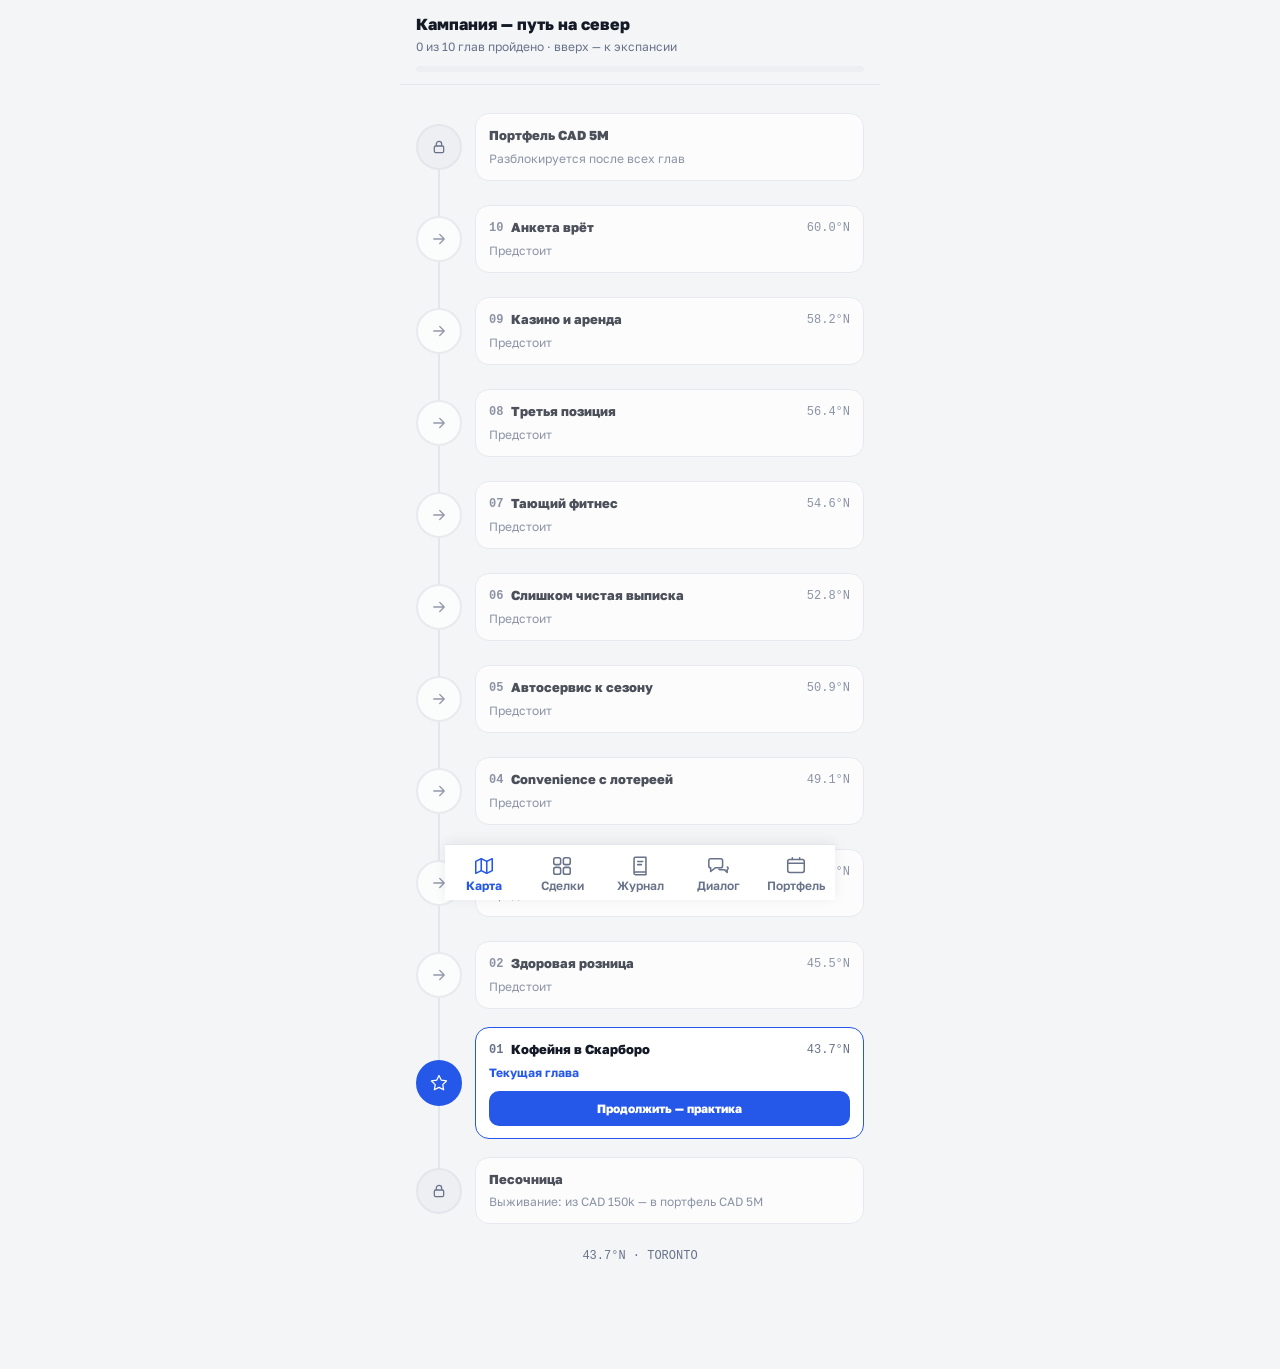
==== funder/index.html @ 8249bb5b "FUNDER NORTH: обучающий симулятор MCA — деплой в /funder/ (PWA, статика)" ====
<!DOCTYPE html>
<html lang="ru">
  <head>
    <meta charset="UTF-8" />
    <meta name="viewport" content="width=device-width, initial-scale=1, viewport-fit=cover" />
    <meta name="theme-color" content="#0C1017" />
    <link rel="icon" type="image/svg+xml" href="/funder/icon.svg" />
    <link rel="manifest" href="/funder/manifest.webmanifest" />
    <title>FUNDER NORTH</title>
    <script type="module" crossorigin src="/funder/assets/index-D1MiorKk.js"></script>
    <link rel="stylesheet" crossorigin href="/funder/assets/index-BNevAVT5.css">
  </head>
  <body>
    <div id="app"></div>
  </body>
</html>
---- funder/assets/index-BNevAVT5.css ----
:root{--sp-1: 4px;--sp-2: 8px;--sp-3: 12px;--sp-4: 16px;--sp-5: 24px;--sp-6: 32px;--r-8: 8px;--r-12: 12px;--r-20: 20px;--fs-micro: 12px;--fs-caption: 13px;--fs-row: 14px;--fs-body: 16px;--fs-emph: 17px;--fs-section: 19px;--fs-big: 20px;--fs-title: 26px}body{--bg: #F4F5F7;--surface: #FFFFFF;--surface2: #EDEFF2;--border: #E3E6EB;--text: #131A26;--text2: #68738A;--accent: #2557E8;--accent-soft: rgba(37, 87, 232, .1);--green: #0E9F6E;--green-soft: rgba(14, 159, 110, .12);--red: #D92D3B;--red-soft: rgba(217, 45, 59, .1);--yellow: #A25E06;--yellow-bright: #F59E0B;--yellow-soft: rgba(245, 158, 11, .16);--mono: "SF Mono", ui-monospace, "Cascadia Mono", "Roboto Mono", Consolas, monospace;--shadow-sm: 0 1px 2px rgba(16, 24, 40, .06);--shadow-md: 0 4px 12px rgba(16, 24, 40, .09);--shadow-lg: 0 12px 32px rgba(16, 24, 40, .18)}body[data-theme=dark]{color-scheme:dark;--bg: #0C1017;--surface: #151B25;--surface2: #1E2634;--border: #2A3345;--text: #F2F4F8;--text2: #93A0B8;--accent: #6D8DFF;--accent-soft: rgba(109, 141, 255, .14);--green: #34D399;--green-soft: rgba(52, 211, 153, .13);--red: #F26D79;--red-soft: rgba(242, 109, 121, .13);--yellow: #FBBF24;--yellow-bright: #FBBF24;--yellow-soft: rgba(251, 191, 36, .15);--shadow-sm: 0 1px 2px rgba(0, 0, 0, .4);--shadow-md: 0 4px 14px rgba(0, 0, 0, .45);--shadow-lg: 0 14px 36px rgba(0, 0, 0, .6)}@font-face{font-family:Golos Text;font-style:normal;font-weight:400 800;font-display:swap;src:url(/funder/fonts/golos-cyrillic-ext.woff2) format("woff2");unicode-range:U+0460-052F,U+1C80-1C8A,U+20B4,U+2DE0-2DFF,U+A640-A69F,U+FE2E-FE2F}@font-face{font-family:Golos Text;font-style:normal;font-weight:400 800;font-display:swap;src:url(/funder/fonts/golos-cyrillic.woff2) format("woff2");unicode-range:U+0301,U+0400-045F,U+0490-0491,U+04B0-04B1,U+2116}@font-face{font-family:Golos Text;font-style:normal;font-weight:400 800;font-display:swap;src:url(/funder/fonts/golos-latin-ext.woff2) format("woff2");unicode-range:U+0100-02BA,U+02BD-02C5,U+02C7-02CC,U+02CE-02D7,U+02DD-02FF,U+0304,U+0308,U+0329,U+1D00-1DBF,U+1E00-1E9F,U+1EF2-1EFF,U+2020,U+20A0-20AB,U+20AD-20C0,U+2113,U+2C60-2C7F,U+A720-A7FF}@font-face{font-family:Golos Text;font-style:normal;font-weight:400 800;font-display:swap;src:url(/funder/fonts/golos-latin.woff2) format("woff2");unicode-range:U+0000-00FF,U+0131,U+0152-0153,U+02BB-02BC,U+02C6,U+02DA,U+02DC,U+0304,U+0308,U+0329,U+2000-206F,U+20AC,U+2122,U+2191,U+2193,U+2212,U+2215,U+FEFF,U+FFFD}*,*:before,*:after{box-sizing:border-box;margin:0;padding:0}html{font-size:var(--fs-body);-webkit-text-size-adjust:100%}body{font-family:Golos Text,system-ui,sans-serif;background:var(--bg);color:var(--text);max-width:480px;margin:0 auto;font-size:var(--fs-body);line-height:1.5;-webkit-font-smoothing:antialiased;-moz-osx-font-smoothing:grayscale}img,svg{display:block;max-width:100%}button{font-family:inherit}@keyframes fn-toast-in{0%{transform:translate(-50%) translateY(-14px);opacity:0}to{transform:translate(-50%) translateY(0);opacity:1}}@keyframes fn-sheet-in{0%{transform:translate(-50%) translateY(100%)}to{transform:translate(-50%) translateY(0)}}@keyframes fn-fade-in{0%{opacity:0}to{opacity:1}}.fn-toast{position:fixed;top:14px;left:50%;transform:translate(-50%);width:min(358px,calc(100vw - 32px));z-index:80;display:flex;align-items:center;gap:11px;background:var(--surface);border:1.5px solid var(--border);border-radius:14px;padding:12px 14px;box-shadow:var(--shadow-lg);animation:fn-toast-in .28s ease;box-sizing:border-box}.fn-toast--info{border-color:var(--accent)}.fn-toast--warn{border-color:var(--yellow-bright)}.fn-toast--error{border-color:var(--red)}.fn-toast__icon{width:34px;height:34px;border-radius:10px;display:flex;align-items:center;justify-content:center;flex-shrink:0}.fn-toast--info .fn-toast__icon{background:var(--accent-soft);color:var(--accent)}.fn-toast--warn .fn-toast__icon{background:var(--yellow-soft);color:var(--yellow)}.fn-toast--error .fn-toast__icon{background:var(--red-soft);color:var(--red)}.fn-toast__msg{flex:1;min-width:0;font-size:var(--fs-caption);font-weight:600;line-height:1.4}.fn-sheet-scrim{position:fixed;inset:0;background:#080c1480;z-index:90;animation:fn-fade-in .2s ease}.fn-sheet{position:fixed;left:50%;transform:translate(-50%);bottom:0;width:min(390px,100vw);z-index:95;background:var(--surface);border-radius:20px 20px 0 0;box-shadow:var(--shadow-lg);padding:10px 20px 24px;box-sizing:border-box;animation:fn-sheet-in .3s cubic-bezier(.3,1,.4,1)}.fn-sheet__handle{width:38px;height:4px;border-radius:2px;background:var(--border);margin:0 auto 16px}.fn-sheet__content{display:flex;flex-direction:column;gap:8px}.fn-sheet__title{font-size:var(--fs-section);font-weight:800;color:var(--text)}.fn-sheet__body{font-size:var(--fs-body);line-height:1.55;color:var(--text)}.fn-sheet__cta{margin-top:10px;background:var(--accent);color:#fff;border:none;border-radius:var(--r-12);padding:13px;font-family:inherit;font-size:var(--fs-row);font-weight:700;cursor:pointer;width:100%}.fn-sheet__cta:active{transform:scale(.98)}.fn-theme-btn{width:34px;height:34px;border-radius:var(--r-12);border:1px solid var(--border);background:var(--surface);color:var(--text);display:flex;align-items:center;justify-content:center;cursor:pointer;flex-shrink:0}.fn-theme-btn:hover{border-color:var(--accent)}.fn-theme-btn:active{transform:scale(.94)}body:not([data-theme=dark]) .fn-theme-btn__sun{display:none}body[data-theme=dark] .fn-theme-btn__moon{display:none}.fn-chips{display:flex;gap:6px;overflow-x:auto;padding-bottom:2px;-webkit-overflow-scrolling:touch}.fn-chips__item{flex-shrink:0;border-radius:999px;padding:6px 12px;font-family:inherit;font-size:var(--fs-micro);font-weight:700;cursor:pointer;border:1.5px solid var(--border);background:var(--surface);color:var(--text);white-space:nowrap}.fn-chips__item--active{border-color:var(--accent);background:var(--accent);color:#fff}.fn-segmented{display:flex;background:var(--surface2);border-radius:var(--r-12);padding:3px;gap:3px}.fn-segmented__item{flex:1;border:none;border-radius:10px;padding:8px 4px;font-family:inherit;font-size:var(--fs-micro);font-weight:700;cursor:pointer;background:transparent;color:var(--text2);white-space:nowrap}.fn-segmented__item:active{transform:scale(.98)}.fn-slider{display:flex;flex-direction:column;gap:8px}.fn-slider__header{display:flex;align-items:center;justify-content:space-between}.fn-slider__val-row{display:flex;align-items:center;gap:8px;margin-left:auto}.fn-slider__value{font-family:var(--mono, monospace);font-size:var(--fs-section);font-weight:700;font-variant-numeric:tabular-nums}.fn-slider__zone{font-size:var(--fs-micro);font-weight:700;color:#fff;border-radius:999px;padding:3px 9px}.fn-slider__input{-webkit-appearance:none;appearance:none;background:transparent;margin:0;width:100%;height:26px}.fn-slider__input::-webkit-slider-runnable-track{height:8px;border-radius:4px;background:var(--fn-slider-track, var(--accent))}.fn-slider__input::-webkit-slider-thumb{-webkit-appearance:none;width:24px;height:24px;border-radius:50%;background:var(--surface);border:2.5px solid var(--accent);box-shadow:var(--shadow-md);cursor:pointer;margin-top:-8px}.fn-slider__input::-moz-range-track{height:8px;border-radius:4px;background:var(--fn-slider-track, var(--accent))}.fn-slider__input::-moz-range-thumb{width:19px;height:19px;border-radius:50%;background:var(--surface);border:2.5px solid var(--accent);box-shadow:var(--shadow-md);cursor:pointer}.fn-hint{display:flex;align-items:center;gap:12px}.fn-hint__btn{display:flex;align-items:center;gap:9px;background:var(--accent-soft);color:var(--accent);border:none;border-radius:var(--r-12);padding:11px 16px;font-family:inherit;font-size:var(--fs-row);font-weight:700;cursor:pointer}.fn-hint__btn:active{transform:scale(.96)}.fn-hint__bulb{flex-shrink:0}.fn-hint__dots{display:flex;align-items:center;gap:5px}.fn-hint__dot{display:inline-block;width:7px;height:7px;border-radius:50%;background:var(--border);transition:background .2s}.fn-hint__panel .fn-sheet__content{display:flex;flex-direction:column;gap:10px}.fn-hint__title-row{display:flex;align-items:center;justify-content:space-between;gap:8px}.fn-hint__sheet-dots{display:flex;gap:4px}.fn-hint__sheet-dot{display:inline-block;width:7px;height:7px;border-radius:50%;background:var(--border)}.fn-hint__sheet-text{font-size:var(--fs-body);line-height:1.6;color:var(--text);margin:0}.fn-hint__btn-row{display:flex;gap:8px;margin-top:6px}.fn-hint__cta{flex:1;border-radius:var(--r-12);padding:12px;font-family:inherit;font-size:var(--fs-body);font-weight:700;cursor:pointer}.fn-hint__cta--secondary{background:var(--surface);color:var(--text);border:1.5px solid var(--border)}.fn-hint__cta--secondary:hover{border-color:var(--accent)}.fn-hint__cta--primary{background:var(--accent);color:#fff;border:none}.fn-hint__cta--primary:active{transform:scale(.97)}.fn-term-link{color:var(--accent);border-bottom:1.5px dashed var(--accent);cursor:pointer;font-weight:inherit;display:inline}.fn-term-link:hover{opacity:.8}.fn-nav{position:fixed;bottom:0;left:50%;transform:translate(-50%);width:min(390px,100vw);z-index:60;background:var(--surface);border-top:1px solid var(--border);box-shadow:0 -2px 12px #10182812;display:flex;align-items:stretch;padding-bottom:env(safe-area-inset-bottom,0px);box-sizing:border-box}.fn-nav__tab{flex:1;display:flex;flex-direction:column;align-items:center;justify-content:center;gap:3px;padding:10px 4px 8px;border:none;background:transparent;color:var(--text2);cursor:pointer;font-family:inherit;text-decoration:none;transition:color .15s;min-width:0;-webkit-tap-highlight-color:transparent}.fn-nav__tab:hover,.fn-nav__tab--active{color:var(--accent)}.fn-nav__icon{width:22px;height:22px;flex-shrink:0;display:flex;align-items:center;justify-content:center}.fn-nav__label{font-size:var(--fs-micro);font-weight:600;white-space:nowrap;overflow:hidden;text-overflow:ellipsis;max-width:62px;line-height:1}.fn-nav__tab--active .fn-nav__label{font-weight:700}.fn-has-nav{padding-bottom:calc(64px + env(safe-area-inset-bottom,0px))}.fn-map{display:flex;flex-direction:column;min-height:100vh;background:var(--bg)}.fn-map__header{padding:12px var(--sp-4);display:flex;flex-direction:column;gap:10px;border-bottom:1px solid var(--border);position:sticky;top:0;background:var(--bg);z-index:30}.fn-map__header-row{display:flex;align-items:center;gap:11px}.fn-map__header-title{font-size:var(--fs-body);font-weight:800;color:var(--text)}.fn-map__header-sub{font-size:var(--fs-micro);color:var(--text2);margin-top:2px}.fn-map__progress-track{height:6px;border-radius:3px;background:var(--surface2);overflow:hidden}.fn-map__progress-fill{height:100%;border-radius:3px;background:var(--green);transition:width .4s ease}.fn-map__main{display:flex;flex-direction:column;padding:var(--sp-4) var(--sp-4) 0;padding-bottom:calc(64px + env(safe-area-inset-bottom,0px));flex:1}.fn-map__path{display:flex;flex-direction:column}.fn-map__row{display:flex;gap:13px;min-height:92px}.fn-map__col-left{display:flex;flex-direction:column;align-items:center;width:46px;flex-shrink:0}.fn-map__line{width:0;flex:1;border-left:2px solid var(--border)}.fn-map__line--hidden{border-left-color:transparent}.fn-map__node{width:46px;height:46px;border-radius:50%;display:flex;align-items:center;justify-content:center;cursor:pointer;box-sizing:border-box;border:2px solid var(--border);flex-shrink:0;transition:transform .15s ease}.fn-map__node:active{transform:scale(.93)}.fn-map__node--lock{background:var(--surface2);color:var(--text2);border-color:var(--border)}.fn-map__node--passed{background:var(--green-soft);color:var(--green);border-color:var(--green)}.fn-map__node--current{background:var(--accent);color:#fff;border-color:var(--accent);animation:fn-map-ring 1.8s ease-out infinite}.fn-map__node--ahead{background:var(--surface);color:var(--text2);border-color:var(--border);opacity:.7}@keyframes fn-map-ring{0%{box-shadow:0 0 0 0 var(--accent-soft)}70%{box-shadow:0 0 0 9px #2557e800}to{box-shadow:0 0 #2557e800}}.fn-map__card{flex:1;min-width:0;align-self:center;border:1.5px solid var(--border);border-radius:14px;padding:12px 13px;margin:6px 0;cursor:pointer;background:var(--surface);transition:border-color .15s ease,transform .1s ease}.fn-map__card:hover{border-color:var(--accent)}.fn-map__card:active{transform:scale(.99)}.fn-map__card--current{border-color:var(--accent);background:var(--surface)}.fn-map__card--passed{background:var(--surface)}.fn-map__card--ahead{opacity:.75;background:var(--surface)}.fn-map__card-head{display:flex;align-items:center;gap:8px}.fn-map__card-num{font-family:var(--mono);font-size:var(--fs-micro);font-weight:700;color:var(--text2);flex-shrink:0}.fn-map__card-title{flex:1;font-size:var(--fs-caption);font-weight:800;white-space:nowrap;overflow:hidden;text-overflow:ellipsis;color:var(--text)}.fn-map__grade{width:22px;height:22px;border-radius:7px;font-family:var(--mono);font-size:var(--fs-micro);font-weight:800;display:flex;align-items:center;justify-content:center;flex-shrink:0}.fn-map__lat{font-family:var(--mono);font-size:var(--fs-micro);color:var(--text2);flex-shrink:0}.fn-map__card-sub{display:flex;align-items:center;gap:6px;margin-top:4px}.fn-map__inline-cta{margin-top:9px;width:100%;background:var(--accent);color:#fff;border:none;border-radius:10px;padding:10px;font-family:inherit;font-size:var(--fs-micro);font-weight:800;cursor:pointer;transition:transform .1s ease}.fn-map__inline-cta:active{transform:scale(.98)}.fn-map__footer{text-align:center;font-size:var(--fs-micro);color:var(--text2);font-family:var(--mono);padding:10px 0 40px}.fn-map-sheet-btn{width:100%;border:none;border-radius:12px;padding:13px;font-family:inherit;font-size:var(--fs-row);font-weight:800;cursor:pointer;transition:transform .1s ease}.fn-map-sheet-btn:active{transform:scale(.98)}.fn-map-sheet-btn--primary{background:var(--accent);color:#fff}.fn-map-sheet-btn--secondary{background:var(--surface);color:var(--text);border:1.5px solid var(--border)}.fn-map-sheet-btn--secondary:hover{border-color:var(--accent)}.fn-crm{display:flex;flex-direction:column;min-height:100vh;background:var(--bg);animation:fn-fade-in .2s ease}.fn-crm__header{padding:12px var(--sp-4);display:flex;flex-direction:column;gap:10px;border-bottom:1px solid var(--border);position:sticky;top:0;background:var(--bg);z-index:30}.fn-crm__header-row{display:flex;align-items:center;gap:11px}.fn-crm__header-text{flex:1;min-width:0}.fn-crm__header-title{font-size:var(--fs-body);font-weight:800;color:var(--text)}.fn-crm__header-sub{font-size:var(--fs-micro);color:var(--text2);margin-top:2px}.fn-chips{display:flex;gap:6px;overflow-x:auto;padding-bottom:2px;-webkit-overflow-scrolling:touch;scrollbar-width:none}.fn-chips::-webkit-scrollbar{display:none}.fn-chips__item{flex-shrink:0;border-radius:999px;padding:6px 12px;font-family:inherit;font-size:var(--fs-micro);font-weight:700;cursor:pointer;border:1.5px solid var(--border);background:var(--surface);color:var(--text);white-space:nowrap;transition:transform .1s ease}.fn-chips__item:active{transform:scale(.96)}.fn-chips__item--active{background:var(--accent);border-color:var(--accent);color:#fff}.fn-crm__main{display:flex;flex-direction:column;gap:14px;padding:14px var(--sp-4) calc(64px + env(safe-area-inset-bottom,0px))}.fn-crm__section{display:flex;flex-direction:column;gap:8px}.fn-crm__section-title{font-size:var(--fs-micro);font-weight:700;letter-spacing:.08em;color:var(--text2);text-transform:uppercase}.fn-crm__row{display:flex;align-items:center;gap:11px;background:var(--surface);border:1px solid var(--border);border-radius:13px;padding:12px 13px;cursor:pointer;transition:border-color .15s ease,transform .1s ease}.fn-crm__row:hover{border-color:var(--accent)}.fn-crm__row:active{transform:scale(.99)}.fn-crm__icon{width:38px;height:38px;border-radius:11px;background:var(--surface2);color:var(--text);display:flex;align-items:center;justify-content:center;flex-shrink:0}.fn-crm__row-text{flex:1;min-width:0}.fn-crm__row-name{font-size:var(--fs-caption);font-weight:700;white-space:nowrap;overflow:hidden;text-overflow:ellipsis;color:var(--text)}.fn-crm__row-sub{font-size:var(--fs-micro);margin-top:2px}.fn-crm__row-right{display:flex;flex-direction:column;align-items:flex-end;gap:4px;flex-shrink:0}.fn-crm__row-amount{font-family:var(--mono);font-size:var(--fs-caption);font-weight:700;font-variant-numeric:tabular-nums;color:var(--text)}.fn-crm__dot{width:10px;height:10px;border-radius:50%;border:1.5px solid var(--border);box-sizing:border-box}.fn-merchant{display:flex;flex-direction:column;min-height:100vh;background:var(--bg);animation:fn-fade-in .2s ease;padding-bottom:110px}.fn-merchant__header{padding:12px var(--sp-4);display:flex;align-items:center;gap:10px;border-bottom:1px solid var(--border);position:sticky;top:0;background:var(--bg);z-index:30}.fn-merchant__back-btn{width:34px;height:34px;border-radius:10px;border:1px solid var(--border);background:var(--surface);color:var(--text);display:flex;align-items:center;justify-content:center;cursor:pointer;flex-shrink:0;transition:border-color .15s ease}.fn-merchant__back-btn:hover{border-color:var(--accent)}.fn-merchant__header-text{flex:1;min-width:0}.fn-merchant__header-name{font-size:var(--fs-row);font-weight:800;white-space:nowrap;overflow:hidden;text-overflow:ellipsis;color:var(--text)}.fn-merchant__header-sub{font-size:var(--fs-micro);color:var(--text2);margin-top:1px}.fn-merchant__main{display:flex;flex-direction:column;gap:12px;padding:14px var(--sp-4)}.fn-merchant__identity{background:var(--surface);border:1px solid var(--border);border-radius:14px;padding:14px;display:flex;align-items:center;gap:12px}.fn-merchant__identity-icon{width:44px;height:44px;border-radius:13px;background:var(--accent-soft);color:var(--accent);display:flex;align-items:center;justify-content:center;flex-shrink:0}.fn-merchant__identity-text{flex:1;min-width:0}.fn-merchant__identity-name{font-size:var(--fs-emph);font-weight:800;color:var(--text)}.fn-merchant__identity-meta{font-size:var(--fs-micro);color:var(--text2);margin-top:2px}.fn-merchant__traffic{display:flex;gap:5px;flex-shrink:0}.fn-merchant__traffic-dot{width:11px;height:11px;border-radius:50%;background:var(--surface2);border:1px solid var(--border);box-sizing:border-box}.fn-merchant__traffic-dot--on{border:none;box-shadow:0 0 0 3px var(--green-soft)}.fn-merchant__traffic-dot--on.fn-merchant__traffic-dot--green{background:var(--green)}.fn-merchant__traffic-dot--on.fn-merchant__traffic-dot--yellow{background:var(--yellow-bright);box-shadow:0 0 0 3px var(--yellow-soft)}.fn-merchant__traffic-dot--on.fn-merchant__traffic-dot--red{background:var(--red);box-shadow:0 0 0 3px var(--red-soft)}.fn-merchant__numbers{display:grid;grid-template-columns:1fr 1fr 1fr;gap:8px}.fn-merchant__num-cell{background:var(--surface);border:1px solid var(--border);border-radius:12px;padding:11px 10px;display:flex;flex-direction:column;gap:3px}.fn-merchant__num-cell--warn{background:var(--yellow-soft);border-color:var(--yellow-bright)}.fn-merchant__num-label{font-size:var(--fs-micro);font-weight:600;color:var(--text2)}.fn-merchant__num-cell--warn .fn-merchant__num-label{color:var(--yellow)}.fn-merchant__num-value{font-family:var(--mono);font-size:var(--fs-row);font-weight:700;color:var(--text)}.fn-merchant__num-sub{font-size:var(--fs-micro);color:var(--text2)}.fn-merchant__disc-badge{font-size:var(--fs-micro);font-weight:800;color:var(--yellow);margin-left:4px}.fn-merchant__disc-badge--pos{color:var(--green)}.fn-segmented{display:flex;background:var(--surface2);border-radius:12px;padding:3px;gap:3px}.fn-segmented__item{flex:1;border:none;border-radius:10px;padding:8px 4px;font-family:inherit;font-size:var(--fs-micro);font-weight:700;cursor:pointer;background:transparent;color:var(--text2);box-shadow:none;transition:background .15s ease,color .15s ease}.fn-segmented__item--active{background:var(--surface);color:var(--text);box-shadow:var(--shadow-sm)}.fn-merchant__tab-panel{display:none;animation:fn-fade-in .2s ease}.fn-merchant__tab-panel--active{display:flex;flex-direction:column}.fn-merchant__app-card{background:var(--surface);border:1px solid var(--border);border-radius:14px;padding:6px 14px}.fn-merchant__app-row{display:flex;justify-content:space-between;align-items:center;gap:10px;padding:10px 0;border-bottom:1px solid var(--border)}.fn-merchant__app-row:last-child{border-bottom:none}.fn-merchant__app-label{font-size:var(--fs-caption);color:var(--text2);flex-shrink:0}.fn-merchant__app-value{font-size:var(--fs-caption);font-weight:700;text-align:right;color:var(--text)}.fn-merchant__app-value--mono{font-family:var(--mono)}.fn-merchant__stmt-card{background:var(--surface);border:1px solid var(--border);border-radius:14px;padding:14px;display:flex;flex-direction:column;gap:10px}.fn-merchant__stmt-preview{display:flex;flex-direction:column;gap:6px;opacity:.55}.fn-merchant__stmt-row{display:flex;justify-content:space-between;font-family:var(--mono);font-size:var(--fs-micro)}.fn-merchant__stmt-credit{color:var(--green);font-weight:600}.fn-merchant__stmt-desc{color:var(--text2)}.fn-merchant__stmt-hint{font-size:var(--fs-micro);color:var(--text2);line-height:1.45}.fn-merchant__stmt-btn{display:flex;align-items:center;justify-content:center;gap:7px;background:var(--accent-soft);color:var(--accent);border-radius:11px;padding:11px;font-size:var(--fs-caption);font-weight:700;cursor:pointer;border:none;font-family:inherit;transition:transform .1s ease;text-decoration:none}.fn-merchant__stmt-btn:active{transform:scale(.98)}.fn-merchant__tl-card{background:var(--surface);border:1px solid var(--border);border-radius:14px;padding:14px;display:flex;flex-direction:column}.fn-merchant__tl-entry{display:flex;gap:11px}.fn-merchant__tl-left{display:flex;flex-direction:column;align-items:center}.fn-merchant__tl-icon-wrap{width:30px;height:30px;border-radius:9px;display:flex;align-items:center;justify-content:center;flex-shrink:0}.fn-merchant__tl-line{width:1.5px;flex:1;background:var(--border);min-height:14px}.fn-merchant__tl-right{flex:1;padding-bottom:14px;min-width:0}.fn-merchant__tl-entry:last-child .fn-merchant__tl-right{padding-bottom:0}.fn-merchant__tl-row{display:flex;justify-content:space-between;gap:8px;align-items:baseline}.fn-merchant__tl-date{font-size:var(--fs-micro);color:var(--text2);font-family:var(--mono)}.fn-merchant__tl-meta{font-size:var(--fs-micro);font-weight:700;font-family:var(--mono);color:var(--text2)}.fn-merchant__tl-title{font-size:var(--fs-caption);font-weight:700;margin-top:2px;color:var(--text)}.fn-merchant__tl-sub{font-size:var(--fs-micro);color:var(--text2);margin-top:1px}.fn-merchant__cta-bar{position:fixed;bottom:0;left:50%;transform:translate(-50%);width:min(390px,100vw);z-index:50;box-sizing:border-box;padding:10px 16px 14px;background:linear-gradient(transparent,var(--bg) 30%)}.fn-merchant__cta-btn{display:flex;align-items:center;justify-content:center;gap:8px;width:100%;background:var(--accent);color:#fff;border:none;border-radius:13px;padding:14px;font-family:inherit;font-size:var(--fs-emph);font-weight:800;cursor:pointer;box-sizing:border-box;box-shadow:var(--shadow-md);transition:transform .1s ease}.fn-merchant__cta-btn:active{transform:scale(.98)}.fn-term-link{color:var(--accent);border-bottom:1.5px dashed var(--accent);cursor:pointer;font-weight:700}@keyframes fn-pulse{0%,to{box-shadow:0 0 #f59e0b00}50%{box-shadow:0 0 0 5px #f59e0b4d}}@keyframes fn-row-fade{0%{opacity:0}to{opacity:1}}.fn-stmt{display:flex;flex-direction:column;min-height:100vh;background:var(--bg);padding-bottom:172px;box-sizing:border-box;max-width:390px;margin:0 auto}.fn-stmt__header{padding:12px var(--sp-4) 10px;display:flex;flex-direction:column;gap:10px;border-bottom:1px solid var(--border);background:var(--bg);position:sticky;top:0;z-index:30}.fn-stmt__header-row{display:flex;align-items:center;gap:11px}.fn-stmt__icon{width:40px;height:40px;border-radius:var(--r-12);background:var(--accent-soft);color:var(--accent);display:flex;align-items:center;justify-content:center;flex-shrink:0}.fn-stmt__merchant-info{flex:1;min-width:0}.fn-stmt__merchant-name{font-size:var(--fs-emph);font-weight:800;white-space:nowrap;overflow:hidden;text-overflow:ellipsis;color:var(--text)}.fn-stmt__merchant-sub{font-size:var(--fs-micro);color:var(--text2);margin-top:1px}.fn-stmt__merchant-sub span{font-family:var(--mono);font-weight:700;color:var(--text)}.fn-stmt__header-actions{display:flex;gap:8px}.fn-stmt__action-btn{flex:1;display:flex;align-items:center;justify-content:center;gap:7px;background:var(--surface);border:1px solid var(--border);border-radius:11px;padding:9px;font-family:inherit;font-size:var(--fs-caption);font-weight:700;color:var(--text);cursor:pointer}.fn-stmt__action-btn:hover{border-color:var(--accent);color:var(--accent)}.fn-stmt__chart-section{padding:12px var(--sp-4) 4px}.fn-stmt__chart-card{background:var(--surface);border:1px solid var(--border);border-radius:14px;padding:12px 14px 10px;display:flex;flex-direction:column;gap:6px}.fn-stmt__chart-header{display:flex;justify-content:space-between;align-items:baseline}.fn-stmt__chart-label{font-size:var(--fs-micro);font-weight:700;color:var(--text2);letter-spacing:.04em;text-transform:uppercase}.fn-stmt__chart-minmax{font-size:var(--fs-micro);color:var(--text2)}.fn-stmt__chart-minmax span{font-family:var(--mono);font-weight:600;color:var(--text)}.fn-stmt__chart-svg{width:100%;height:64px;display:block}.fn-stmt__chart-footer{display:flex;justify-content:space-between;font-size:var(--fs-micro);color:var(--text2)}.fn-stmt__toolbar{padding:10px var(--sp-4) 0;display:flex;gap:8px}.fn-stmt__search-wrap{flex:1;display:flex;align-items:center;gap:8px;background:var(--surface);border:1.5px solid var(--border);border-radius:11px;padding:0 12px}.fn-stmt__search-wrap:focus-within{border-color:var(--accent)}.fn-stmt__search-icon{color:var(--text2);flex-shrink:0}.fn-stmt__search{flex:1;border:none;outline:none;background:transparent;font-family:inherit;font-size:var(--fs-caption);color:var(--text);padding:10px 0;min-width:0}.fn-stmt__search::placeholder{color:var(--text2);opacity:.8}.fn-stmt__filter-bar{position:sticky;top:0;z-index:20;background:var(--bg);padding:8px var(--sp-4) 0;display:flex;flex-direction:column;gap:8px;border-bottom:1px solid var(--border)}.fn-stmt__col-header{display:grid;grid-template-columns:34px 1fr 78px 70px;gap:6px;padding:6px 2px 7px;font-size:var(--fs-micro);font-weight:700;letter-spacing:.05em;color:var(--text2);text-transform:uppercase}.fn-stmt__col-header-right{text-align:right}.fn-stmt__table{padding:0 var(--sp-4);background:var(--surface);min-height:60px}.fn-stmt__empty{padding:28px 0;text-align:center;font-size:var(--fs-caption);color:var(--text2)}.fn-stmt__row{border-bottom:1px solid var(--border);transition:background .15s}.fn-stmt__row--pulse{animation:fn-pulse .8s ease 2;border-radius:var(--r-8)}.fn-stmt__row-cells{display:grid;grid-template-columns:34px 1fr 78px 70px;gap:6px;align-items:center;padding:9px 2px;cursor:pointer}.fn-stmt__row-date{font-size:var(--fs-row);color:var(--text2);font-family:var(--mono)}.fn-stmt__row-desc-wrap{min-width:0}.fn-stmt__row-desc{font-size:var(--fs-row);font-weight:600;white-space:nowrap;overflow:hidden;text-overflow:ellipsis;color:var(--text)}.fn-stmt__row-badge{display:inline-block;margin-top:3px;font-size:var(--fs-micro);font-weight:700;border-radius:999px;padding:1.5px 7px}.fn-stmt__row-badge--red{color:var(--red);background:var(--red-soft)}.fn-stmt__row-badge--yellow{color:var(--yellow);background:var(--yellow-soft)}.fn-stmt__row-amount{text-align:right;font-family:var(--mono);font-size:var(--fs-row);font-weight:600;font-variant-numeric:tabular-nums}.fn-stmt__row-amount--dep{color:var(--green)}.fn-stmt__row-amount--deb{color:var(--text)}.fn-stmt__row-balance{text-align:right;font-family:var(--mono);font-size:var(--fs-row);color:var(--text2);font-variant-numeric:tabular-nums}.fn-stmt__flag-panel{padding:2px 2px 12px;display:flex;flex-direction:column;gap:9px;animation:fn-row-fade .18s ease}.fn-stmt__flag-label{font-size:var(--fs-row);font-weight:700;color:var(--text2);letter-spacing:.05em;text-transform:uppercase}.fn-stmt__flag-chips{display:flex;flex-wrap:wrap;gap:6px}.fn-stmt__flag-chip{border-radius:999px;padding:6px 11px;font-family:inherit;font-size:var(--fs-row);font-weight:700;cursor:pointer;border:1.5px solid var(--border);background:var(--surface2);color:var(--text2);transition:transform .1s}.fn-stmt__flag-chip:active{transform:scale(.95)}.fn-stmt__flag-chip--active-red{border-color:var(--red);background:var(--red-soft);color:var(--red)}.fn-stmt__flag-chip--active-yellow{border-color:var(--yellow-bright);background:var(--yellow-soft);color:var(--yellow)}.fn-stmt__explain-btn{align-self:flex-start;background:none;border:none;border-bottom:1.5px dashed var(--accent);padding:0;font-family:inherit;font-size:var(--fs-caption);color:var(--accent);cursor:pointer}.fn-stmt__calc-panel{position:fixed;bottom:0;left:50%;transform:translate(-50%);width:min(390px,100vw);z-index:50;display:flex;flex-direction:column;box-sizing:border-box}.fn-stmt__calc-inner{margin:0 10px;background:var(--surface);border:1px solid var(--border);border-bottom:none;border-radius:16px 16px 0 0;box-shadow:var(--shadow-lg);overflow:hidden}.fn-stmt__calc-header{display:flex;align-items:center;gap:10px;padding:11px 14px;cursor:pointer}.fn-stmt__calc-icon{color:var(--accent);flex-shrink:0}.fn-stmt__calc-meta{flex:1;min-width:0}.fn-stmt__calc-title{font-size:var(--fs-caption);font-weight:800;color:var(--text)}.fn-stmt__calc-summary{font-size:var(--fs-micro);color:var(--text2);white-space:nowrap;overflow:hidden;text-overflow:ellipsis}.fn-stmt__calc-badge{font-size:var(--fs-micro);font-weight:700;color:var(--accent);background:var(--accent-soft);border-radius:999px;padding:3px 9px;flex-shrink:0}.fn-stmt__calc-chevron{color:var(--text2);flex-shrink:0;transition:transform .2s}.fn-stmt__calc-chevron--up{transform:rotate(180deg)}.fn-stmt__calc-fields{padding:12px 14px 14px;display:grid;grid-template-columns:1fr 1fr;gap:10px;border-top:1px solid var(--border)}.fn-stmt__field-label{display:flex;flex-direction:column;gap:5px}.fn-stmt__field-name{display:flex;align-items:center;gap:5px;font-size:var(--fs-micro);font-weight:600;color:var(--text2)}.fn-stmt__field-howto{background:none;border:none;border-bottom:1px dashed var(--accent);padding:0;font-family:inherit;font-size:var(--fs-micro);color:var(--accent);cursor:pointer}.fn-stmt__field-input{background:var(--bg);border:1.5px solid var(--border);border-radius:10px;padding:9px 11px;font-family:var(--mono);font-size:var(--fs-caption);font-weight:600;color:var(--text);outline:none;width:100%;box-sizing:border-box}.fn-stmt__field-input:focus{border-color:var(--accent)}.fn-stmt__field-input--error{border-color:var(--red)}.fn-stmt__calc-cta{padding:0 10px 10px}.fn-stmt__cta-btn{width:100%;background:var(--accent);color:#fff;border:none;border-radius:13px;padding:14px;font-family:inherit;font-size:var(--fs-emph);font-weight:800;cursor:pointer;display:flex;align-items:center;justify-content:center;gap:8px}.fn-stmt__cta-btn:active{transform:scale(.98)}.fn-terms{display:flex;flex-direction:column;min-height:100vh;background:var(--bg);padding-bottom:320px;box-sizing:border-box;max-width:390px;margin:0 auto}.fn-terms__header{padding:12px var(--sp-4) 10px;display:flex;flex-direction:column;gap:10px;border-bottom:1px solid var(--border);background:var(--bg);position:sticky;top:0;z-index:30}.fn-terms__header-row{display:flex;align-items:center;gap:11px}.fn-terms__icon{width:38px;height:38px;border-radius:11px;background:var(--accent-soft);color:var(--accent);display:flex;align-items:center;justify-content:center;flex-shrink:0}.fn-terms__merchant-info{flex:1;min-width:0}.fn-terms__merchant-name{font-size:var(--fs-emph);font-weight:800;white-space:nowrap;overflow:hidden;text-overflow:ellipsis}.fn-terms__merchant-sub{font-size:var(--fs-caption);color:var(--text2)}.fn-terms__pills{display:flex;align-items:center;gap:6px;overflow-x:auto;-webkit-overflow-scrolling:touch;scrollbar-width:none}.fn-terms__pills::-webkit-scrollbar{display:none}.fn-terms__pill{flex-shrink:0;font-size:var(--fs-micro);font-weight:700;border-radius:999px;padding:5px 10px;white-space:nowrap}.fn-terms__pill--accent{color:var(--accent);background:var(--accent-soft)}.fn-terms__pill--red{color:var(--red);background:var(--red-soft)}.fn-terms__main{display:flex;flex-direction:column;gap:12px;padding:14px var(--sp-4)}.fn-terms__card{background:var(--surface);border:1px solid var(--border);border-radius:14px;padding:14px var(--sp-4);display:flex;flex-direction:column;gap:4px}.fn-terms__card--checks{padding:6px var(--sp-4);gap:0}.fn-terms__card-header{display:flex;justify-content:space-between;align-items:baseline}.fn-terms__card-label{font-size:var(--fs-caption);font-weight:700}.fn-terms__card-label--sm{font-size:var(--fs-micro);font-weight:600;color:var(--text2)}.fn-terms__card-value{font-size:var(--fs-section);font-weight:700;font-variant-numeric:tabular-nums}.fn-terms__mono{font-family:var(--mono)}.fn-terms__emph{font-size:var(--fs-emph);font-weight:700}.fn-terms__term-btn{background:none;border:none;padding:0;font-family:inherit;color:var(--text);border-bottom:1.5px dashed var(--accent);cursor:pointer}.fn-terms__link-sm{font-size:var(--fs-micro);color:var(--accent);border-bottom:1px dashed var(--accent);cursor:pointer}.fn-terms__track-wrap{position:relative;padding-top:16px}.fn-terms__track-inner{position:relative;height:28px}.fn-terms__track-bg{position:absolute;top:10px;left:0;right:0;height:8px;border-radius:4px;background:var(--surface2);pointer-events:none}.fn-terms__track-bg--factor{background:linear-gradient(90deg,var(--green) 0% 33.4%,var(--yellow-bright) 33.4% 66.7%,var(--red) 66.7% 100%);opacity:.85}.fn-terms__range{position:absolute;top:0;left:0;width:100%;height:28px;-webkit-appearance:none;appearance:none;background:transparent;margin:0;padding:0;cursor:pointer;z-index:2}.fn-terms__range::-webkit-slider-runnable-track{height:8px;background:transparent}.fn-terms__range::-webkit-slider-thumb{-webkit-appearance:none;width:24px;height:24px;border-radius:50%;background:var(--surface);border:2.5px solid var(--accent);box-shadow:var(--shadow-md);cursor:pointer;margin-top:-8px}.fn-terms__range::-moz-range-track{height:8px;background:transparent}.fn-terms__range::-moz-range-thumb{width:19px;height:19px;border-radius:50%;background:var(--surface);border:2.5px solid var(--accent);box-shadow:var(--shadow-md);cursor:pointer}.fn-terms__range:disabled{cursor:default;opacity:.5}.fn-terms__req-marker{position:absolute;top:0;transform:translate(-50%);display:flex;flex-direction:column;align-items:center;pointer-events:none;z-index:1}.fn-terms__req-label{font-size:var(--fs-micro);font-weight:700;color:var(--text2);white-space:nowrap;line-height:1.2}.fn-terms__req-line{width:1.5px;height:7px;background:var(--text2)}.fn-terms__bench-zone{position:absolute;top:0;height:100%;background:var(--accent-soft);border-left:1.5px solid var(--accent);border-right:1.5px solid var(--accent);box-sizing:border-box;border-radius:0}.fn-terms__track-footer{display:flex;justify-content:space-between;font-size:var(--fs-micro);color:var(--text2);margin-top:2px}.fn-terms__bench-label{color:var(--accent);font-weight:700}.fn-terms__factor-right{display:flex;align-items:center;gap:8px}.fn-terms__zone-badge{font-size:var(--fs-micro);font-weight:700;color:#fff;border-radius:999px;padding:3px 9px}.fn-terms__seg{display:flex;background:var(--surface2);border-radius:12px;padding:3px;gap:3px}.fn-terms__seg-btn{flex:1;border:none;border-radius:10px;padding:9px 6px;font-family:inherit;font-size:var(--fs-micro);font-weight:700;cursor:pointer;background:transparent;color:var(--text2);transition:background .15s,color .15s,box-shadow .15s}.fn-terms__seg-btn--active{background:var(--surface);color:var(--text);box-shadow:var(--shadow-sm)}.fn-terms__hb-slider{display:flex;flex-direction:column;gap:4px;margin-top:8px}.fn-terms__hb-note{font-size:var(--fs-caption);color:var(--text2);line-height:1.45;padding-top:2px}.fn-terms__check-row{display:flex;align-items:center;gap:10px;cursor:pointer;padding:10px 0;user-select:none;-webkit-user-select:none}.fn-terms__check-row--border{border-bottom:1px solid var(--border)}.fn-terms__checkbox{width:21px;height:21px;border-radius:6px;border:1.5px solid var(--border);background:var(--surface);display:flex;align-items:center;justify-content:center;box-sizing:border-box;flex-shrink:0;transition:background .15s,border-color .15s}.fn-terms__checkbox--checked{background:var(--accent);border-color:var(--accent);color:#fff}.fn-terms__check-label{flex:1;font-size:var(--fs-caption);display:flex;align-items:baseline;gap:6px}.fn-terms__check-sub{font-size:var(--fs-micro);color:var(--text2)}.fn-terms__bottom{position:fixed;bottom:0;left:50%;transform:translate(-50%);width:min(390px,100vw);z-index:50;box-sizing:border-box;padding:0 10px}.fn-terms__bottom-inner{background:var(--surface);border:1px solid var(--border);border-bottom:none;border-radius:16px 16px 0 0;box-shadow:var(--shadow-lg);padding:12px 14px 10px;display:flex;flex-direction:column;gap:9px}.fn-terms__metrics-row{display:flex;gap:12px}.fn-terms__metric{flex:1}.fn-terms__metric-label{font-size:var(--fs-micro);font-weight:600;color:var(--text2)}.fn-terms__metric-val{font-size:var(--fs-emph);font-weight:700;font-variant-numeric:tabular-nums}.fn-terms__load-section{display:flex;flex-direction:column;gap:5px}.fn-terms__load-header{display:flex;justify-content:space-between;align-items:center}.fn-terms__load-title{font-size:var(--fs-caption);color:var(--text2)}.fn-terms__load-badge-wrap{display:flex;align-items:center;gap:6px}.fn-terms__load-pct{font-size:var(--fs-row);font-weight:800}.fn-terms__load-badge{font-size:var(--fs-micro);font-weight:700;color:#fff;border-radius:999px;padding:2.5px 8px}.fn-terms__load-bar{position:relative;height:10px;border-radius:5px;overflow:hidden;background:linear-gradient(90deg,var(--green-soft) 0% 37.5%,var(--yellow-soft) 37.5% 62.5%,var(--red-soft) 62.5% 100%)}.fn-terms__load-bar-old{position:absolute;top:0;left:0;height:100%;background:var(--text2);opacity:.55;transition:width .2s}.fn-terms__load-bar-new{position:absolute;top:0;height:100%;transition:width .2s,left .2s}.fn-terms__load-div{position:absolute;top:0;width:1px;height:100%;background:var(--border)}.fn-terms__load-note{font-size:var(--fs-micro);color:var(--text2);line-height:1.4}.fn-terms__load-total{font-weight:700;color:var(--text)}.fn-terms__bench-badge-row{display:flex}.fn-terms__bench-badge{font-size:var(--fs-micro);font-weight:700;border-radius:999px;padding:3px 10px}.fn-terms__bench-badge--green{background:var(--green-soft);color:var(--green)}.fn-terms__bench-badge--yellow{background:var(--yellow-soft);color:var(--yellow)}.fn-terms__bench-badge--red{background:var(--red-soft);color:var(--red)}.fn-terms__actions{display:flex;flex-direction:column;gap:7px;padding-top:2px}.fn-terms__action-row{display:flex;gap:7px}.fn-terms__btn{font-family:inherit;border-radius:13px;cursor:pointer;font-weight:800;transition:transform .1s}.fn-terms__btn:active{transform:scale(.98)}.fn-terms__btn--primary{width:100%;background:var(--accent);color:#fff;border:none;padding:13px;font-size:var(--fs-emph)}.fn-terms__btn--ghost{flex:1;background:transparent;color:var(--text2);border:none;border-radius:12px;padding:11px 14px;font-size:var(--fs-caption);font-weight:700}.fn-terms__btn--ghost:hover{color:var(--text)}.fn-terms__error{padding:var(--sp-5);color:var(--red);font-size:var(--fs-body)}@keyframes fn-dbrf-fly{0%{opacity:0;transform:translateY(24px)}to{opacity:1;transform:translateY(0)}}.fn-dbrf{display:flex;flex-direction:column;min-height:100vh;background:var(--bg);padding-bottom:var(--sp-6);box-sizing:border-box;max-width:390px;margin:0 auto}.fn-dbrf__header{padding:16px var(--sp-4) 12px;border-bottom:1px solid var(--border);background:var(--bg);position:sticky;top:0;z-index:30}.fn-dbrf__header-title{font-size:var(--fs-section);font-weight:800;color:var(--text)}.fn-dbrf__header-sub{font-size:var(--fs-caption);color:var(--text2);margin-top:2px}.fn-dbrf__verdict-card{margin:var(--sp-4);background:var(--surface);border:1.5px solid var(--border);border-radius:var(--r-20);padding:var(--sp-4);display:flex;flex-direction:column;gap:12px;box-shadow:var(--shadow-sm)}.fn-dbrf__grade{display:inline-flex;align-items:center;font-size:var(--fs-micro);font-weight:700;letter-spacing:.06em;text-transform:uppercase;padding:3px 10px;border-radius:20px;align-self:flex-start}.fn-dbrf__grade--a{background:var(--green-soft);color:var(--green)}.fn-dbrf__grade--b{background:var(--yellow-soft);color:var(--yellow)}.fn-dbrf__grade--c{background:var(--red-soft);color:var(--red)}.fn-dbrf__action-line{display:flex;align-items:center;gap:8px}.fn-dbrf__action-icon{width:28px;height:28px;border-radius:50%;display:flex;align-items:center;justify-content:center;flex-shrink:0}.fn-dbrf__action-icon--correct{background:var(--green-soft);color:var(--green)}.fn-dbrf__action-icon--wrong{background:var(--red-soft);color:var(--red)}.fn-dbrf__action-text{font-size:var(--fs-body);font-weight:700;color:var(--text)}.fn-dbrf__narrative{font-size:var(--fs-row);color:var(--text2);line-height:1.5;margin:0}.fn-dbrf__recovery{display:flex;flex-direction:column;gap:10px;padding-top:10px;border-top:1px solid var(--border)}.fn-dbrf__recovery-metrics{display:flex;gap:var(--sp-2)}.fn-dbrf__recovery-metric{flex:1;display:flex;flex-direction:column;gap:2px;min-width:0}.fn-dbrf__recovery-metric-label{font-size:var(--fs-micro);color:var(--text2);letter-spacing:.03em;white-space:nowrap}.fn-dbrf__recovery-metric-val{font-family:var(--mono);font-size:var(--fs-caption);font-weight:700;color:var(--text);white-space:nowrap;overflow:hidden;text-overflow:ellipsis}.fn-dbrf__recovery-metric-val--green{color:var(--green)}.fn-dbrf__recovery-metric-val--red{color:var(--red)}.fn-dbrf__recovery-bar-wrap{height:8px;border-radius:4px;background:var(--surface2);overflow:hidden;position:relative}.fn-dbrf__recovery-bar-fill{position:absolute;left:0;top:0;height:100%;border-radius:4px;transition:width .6s cubic-bezier(.4,0,.2,1)}.fn-dbrf__recovery-bar-fill--green{background:var(--green)}.fn-dbrf__recovery-bar-fill--red{background:var(--red)}.fn-dbrf__recovery-bar-label{font-size:var(--fs-micro);color:var(--text2)}.fn-dbrf__section{margin:0 var(--sp-4) var(--sp-4);display:flex;flex-direction:column;gap:var(--sp-3)}.fn-dbrf__section-title{font-size:var(--fs-emph);font-weight:800;color:var(--text);margin:0}.fn-dbrf__section-title--found{color:var(--green)}.fn-dbrf__section-sub{font-size:var(--fs-caption);color:var(--text2);margin-top:-6px}.fn-dbrf__missed-list{display:flex;flex-direction:column;gap:var(--sp-3)}.fn-dbrf__missed-card{background:var(--surface);border:1.5px solid var(--border);border-left:3px solid var(--red);border-radius:var(--r-12);padding:var(--sp-3) var(--sp-4);display:flex;flex-direction:column;gap:8px}.fn-dbrf__missed-card--fly{animation:fn-dbrf-fly .4s ease both}.fn-dbrf__missed-card-header{display:flex;align-items:flex-start;gap:8px}.fn-dbrf__missed-warn-icon{color:var(--red);flex-shrink:0;margin-top:1px}.fn-dbrf__missed-card-title{font-size:var(--fs-row);font-weight:700;color:var(--text);line-height:1.4}.fn-dbrf__missed-card-note{font-size:var(--fs-caption);color:var(--text2);line-height:1.5;margin:0}.fn-dbrf__missed-show-btn{display:inline-flex;align-items:center;gap:5px;background:var(--accent-soft);color:var(--accent);border:none;border-radius:var(--r-8);padding:5px 10px;font-family:inherit;font-size:var(--fs-micro);font-weight:700;cursor:pointer;align-self:flex-start;transition:opacity .15s}.fn-dbrf__missed-show-btn:active{opacity:.7}.fn-dbrf__found-list{display:flex;flex-direction:column;gap:var(--sp-2)}.fn-dbrf__found-chip{display:flex;align-items:center;gap:8px;background:var(--green-soft);border-radius:var(--r-8);padding:8px var(--sp-3)}.fn-dbrf__found-chip-icon{color:var(--green);flex-shrink:0;display:flex;align-items:center}.fn-dbrf__found-chip-label{font-size:var(--fs-row);font-weight:600;color:var(--green)}.fn-dbrf__journal-section{margin:0 var(--sp-4) var(--sp-4)}.fn-dbrf__journal-card{background:var(--surface);border:1.5px solid var(--border);border-radius:var(--r-20);padding:var(--sp-4);display:flex;flex-direction:column;gap:var(--sp-3)}.fn-dbrf__journal-icon{width:40px;height:40px;border-radius:var(--r-12);background:var(--accent-soft);color:var(--accent);display:flex;align-items:center;justify-content:center;flex-shrink:0}.fn-dbrf__journal-label{font-size:var(--fs-row);font-weight:700;color:var(--text)}.fn-dbrf__journal-sub{font-size:var(--fs-caption);color:var(--text2);display:flex;align-items:center;flex-wrap:wrap;gap:4px}.fn-dbrf__journal-badge{display:inline-flex;align-items:center;background:var(--red);color:#fff;font-size:var(--fs-micro);font-weight:800;border-radius:10px;padding:1px 7px}@keyframes fn-dbrf-journal-pulse{0%,to{box-shadow:0 0 #2557e800}50%{box-shadow:0 0 0 6px #2557e82e}}.fn-dbrf__journal-btn{background:var(--accent);color:#fff;border:none;border-radius:var(--r-12);padding:10px var(--sp-4);font-family:inherit;font-size:var(--fs-row);font-weight:700;cursor:pointer;transition:opacity .15s;align-self:flex-start}.fn-dbrf__journal-btn--animated{animation:fn-dbrf-journal-pulse 2s ease-in-out .6s 2}.fn-dbrf__journal-btn:active{opacity:.8}.fn-dbrf__cta-section{margin:0 var(--sp-4) var(--sp-4);display:flex;flex-direction:column;gap:var(--sp-3)}.fn-dbrf__cta-btn{display:flex;align-items:center;justify-content:center;gap:8px;width:100%;border:none;border-radius:var(--r-12);padding:14px var(--sp-4);font-family:inherit;font-size:var(--fs-body);font-weight:700;cursor:pointer;transition:opacity .15s}.fn-dbrf__cta-btn--primary{background:var(--accent);color:#fff}.fn-dbrf__cta-btn:active{opacity:.8}.fn-dbrf__ev-sheet{display:flex;flex-direction:column;gap:10px}.fn-dbrf__ev-note{font-size:var(--fs-caption);color:var(--text2);line-height:1.5;margin:0}.fn-dbrf__ev-norows{font-size:var(--fs-row);color:var(--text2);font-style:italic;margin:0}.fn-dbrf__ev-table{display:flex;flex-direction:column;gap:0;border:1px solid var(--border);border-radius:var(--r-8);overflow:hidden}.fn-dbrf__ev-row{display:grid;grid-template-columns:38px 1fr 90px 90px;gap:4px;padding:7px var(--sp-3);border-bottom:1px solid var(--border);align-items:start}.fn-dbrf__ev-row:last-child{border-bottom:none}.fn-dbrf__ev-row--header{background:var(--surface2);font-size:var(--fs-micro);font-weight:700;color:var(--text2);letter-spacing:.04em}.fn-dbrf__ev-date{font-family:var(--mono);font-size:var(--fs-row);color:var(--text2);white-space:nowrap}.fn-dbrf__ev-desc{font-size:var(--fs-row);color:var(--text);line-height:1.35;word-break:break-word}.fn-dbrf__ev-amount{font-family:var(--mono);font-size:var(--fs-row);text-align:right;white-space:nowrap}.fn-dbrf__ev-amount--dep{color:var(--green)}.fn-dbrf__ev-amount--deb{color:var(--red)}.fn-dbrf__ev-balance{font-family:var(--mono);font-size:var(--fs-row);color:var(--text2);text-align:right;white-space:nowrap}@keyframes fn-jrnl-fade{0%{opacity:0;transform:translateY(16px)}to{opacity:1;transform:translateY(0)}}.fn-jrnl{display:flex;flex-direction:column;min-height:100vh;background:var(--bg);box-sizing:border-box;max-width:390px;margin:0 auto;padding-bottom:calc(64px + env(safe-area-inset-bottom,0px))}.fn-jrnl__header{padding:12px var(--sp-4);display:flex;flex-direction:column;gap:12px;border-bottom:1px solid var(--border);background:var(--bg);position:sticky;top:0;z-index:30}.fn-jrnl__header-row{display:flex;align-items:center;gap:11px}.fn-jrnl__back-btn{width:34px;height:34px;border-radius:var(--r-12);border:1px solid var(--border);background:var(--surface);color:var(--text);display:flex;align-items:center;justify-content:center;cursor:pointer;flex-shrink:0;transition:border-color .15s}.fn-jrnl__back-btn:hover{border-color:var(--accent)}.fn-jrnl__header-icon{width:38px;height:38px;border-radius:11px;background:var(--accent-soft);color:var(--accent);display:flex;align-items:center;justify-content:center;flex-shrink:0}.fn-jrnl__header-text{flex:1;min-width:0}.fn-jrnl__header-title{font-size:var(--fs-body);font-weight:800}.fn-jrnl__header-sub{font-size:var(--fs-caption);color:var(--text2);margin-top:2px}.fn-jrnl__progress{display:flex;flex-direction:column;gap:5px}.fn-jrnl__progress-labels{display:flex;justify-content:space-between;align-items:baseline}.fn-jrnl__progress-text{font-size:var(--fs-micro);color:var(--text2)}.fn-jrnl__progress-tip{font-size:var(--fs-micro);font-weight:700;color:var(--green)}.fn-jrnl__progress-track{height:7px;border-radius:4px;background:var(--surface2);overflow:hidden}.fn-jrnl__progress-fill{height:100%;border-radius:4px;background:var(--green);transition:width .3s ease}.fn-jrnl__main{display:flex;flex-direction:column;gap:10px;padding:var(--sp-4)}.fn-jrnl__section-label{font-size:var(--fs-micro);font-weight:700;letter-spacing:.09em;text-transform:uppercase;margin-top:8px}.fn-jrnl__section-label:first-child{margin-top:0}.fn-jrnl__section-label--open{color:var(--accent)}.fn-jrnl__section-label--closed{color:var(--green)}.fn-jrnl__card{background:var(--surface);border:1px solid var(--border);border-radius:14px;overflow:hidden;animation:fn-jrnl-fade .2s ease both}.fn-jrnl__card--closed{opacity:.62}.fn-jrnl__card-header{display:flex;align-items:center;gap:11px;padding:13px 14px;cursor:pointer;user-select:none}.fn-jrnl__card-header:focus-visible{outline:2px solid var(--accent);outline-offset:-2px}.fn-jrnl__card-icon{width:36px;height:36px;border-radius:11px;display:flex;align-items:center;justify-content:center;flex-shrink:0}.fn-jrnl__card-icon--open{background:var(--accent-soft);color:var(--accent)}.fn-jrnl__card-icon--closed{background:var(--green-soft);color:var(--green)}.fn-jrnl__card-text{flex:1;min-width:0}.fn-jrnl__card-title{font-size:var(--fs-body);font-weight:700;line-height:1.3}.fn-jrnl__card-sub{font-size:var(--fs-micro);color:var(--text2);margin-top:2px}.fn-jrnl__pips-wrap{display:flex;flex-direction:column;align-items:flex-end;gap:5px;flex-shrink:0}.fn-jrnl__pips{display:flex;gap:3px}.fn-jrnl__pip{width:16px;height:5px;border-radius:3px;display:block}.fn-jrnl__pip--on{background:var(--green)}.fn-jrnl__pip--off{background:var(--surface2)}.fn-jrnl__pips-frac{font-size:var(--fs-micro);font-weight:700;color:var(--text2);font-family:var(--mono)}.fn-jrnl__chevron{color:var(--text2);flex-shrink:0;transform:rotate(0);transition:transform .2s}.fn-jrnl__chevron--open{transform:rotate(180deg)}.fn-jrnl__accordion-body{display:none;padding:0 14px 14px;flex-direction:column;gap:10px;animation:fn-jrnl-fade .2s ease}.fn-jrnl__accordion-body--open{display:flex}.fn-jrnl__timeline{display:flex;flex-direction:column}.fn-jrnl__tl-row{display:flex;gap:10px}.fn-jrnl__tl-left{display:flex;flex-direction:column;align-items:center;flex-shrink:0}.fn-jrnl__tl-dot{width:9px;height:9px;border-radius:50%;margin-top:4px;flex-shrink:0}.fn-jrnl__tl-dot--miss{background:var(--red)}.fn-jrnl__tl-dot--catch{background:var(--green)}.fn-jrnl__tl-dot--next{border:1.5px dashed var(--accent);box-sizing:border-box;background:transparent}.fn-jrnl__tl-line{width:1.5px;flex:1;background:var(--border);min-height:8px}.fn-jrnl__tl-right{padding-bottom:12px;min-width:0}.fn-jrnl__tl-title{font-size:var(--fs-micro);font-weight:700}.fn-jrnl__tl-title--next{color:var(--accent)}.fn-jrnl__tl-sub{font-size:var(--fs-micro);color:var(--text2);margin-top:2px}.fn-jrnl__empty{flex:1;display:flex;flex-direction:column;align-items:center;justify-content:center;gap:16px;padding:60px var(--sp-6);text-align:center;animation:fn-jrnl-fade .25s ease}.fn-jrnl__empty-icon{width:76px;height:76px;border-radius:24px;background:var(--accent-soft);color:var(--accent);display:flex;align-items:center;justify-content:center}.fn-jrnl__empty-text{display:flex;flex-direction:column;gap:8px}.fn-jrnl__empty-title{font-size:var(--fs-emph);font-weight:800}.fn-jrnl__empty-sub{font-size:var(--fs-body);line-height:1.55;color:var(--text2);max-width:280px}@keyframes fn-dlg-up{0%{transform:translateY(8px);opacity:0}to{transform:translateY(0);opacity:1}}@keyframes fn-dlg-fade{0%{opacity:0}to{opacity:1}}@keyframes fn-dlg-sheet{0%{transform:translateY(100%)}to{transform:translateY(0)}}.fn-dlg{display:flex;flex-direction:column;min-height:100vh;background:var(--bg);max-width:390px;margin:0 auto;box-sizing:border-box}.fn-dlg__header{padding:12px var(--sp-4) 10px;display:flex;flex-direction:column;gap:9px;border-bottom:1px solid var(--border);position:sticky;top:0;background:var(--bg);z-index:30}.fn-dlg__header-row{display:flex;align-items:center;gap:11px}.fn-dlg__header-icon{width:40px;height:40px;border-radius:var(--r-12);background:var(--accent-soft);color:var(--accent);display:flex;align-items:center;justify-content:center;flex-shrink:0}.fn-dlg__header-text{flex:1;min-width:0}.fn-dlg__header-title{font-size:var(--fs-row);font-weight:800;white-space:nowrap;overflow:hidden;text-overflow:ellipsis}.fn-dlg__header-sub{font-size:var(--fs-micro);color:var(--text2);margin-top:1px;white-space:nowrap;overflow:hidden;text-overflow:ellipsis}.fn-dlg__badges{display:flex;align-items:center;gap:6px;flex-wrap:wrap}.fn-dlg__badge{font-size:var(--fs-micro);font-weight:700;border-radius:999px;padding:4px 10px}.fn-dlg__badge--yellow{color:var(--yellow);background:var(--yellow-soft)}.fn-dlg__badge--red{color:var(--red);background:var(--red-soft)}.fn-dlg__badge--neutral{display:flex;align-items:center;gap:5px;color:var(--text2);background:var(--surface);border:1px solid var(--border);padding:3px 10px}.fn-dlg__badge-dot{width:8px;height:8px;border-radius:50%;flex-shrink:0}.fn-dlg__hint-wrap{margin-left:auto}.fn-dlg__timer{display:flex;align-items:center;gap:7px;align-self:flex-start;background:var(--surface);border:1px solid var(--border);border-radius:999px;padding:5px 12px}.fn-dlg__timer-dot{width:7px;height:7px;border-radius:50%;background:var(--green);flex-shrink:0}.fn-dlg__timer-text{font-size:var(--fs-caption);font-weight:700;white-space:nowrap;font-family:var(--mono)}.fn-dlg__feed{display:flex;flex-direction:column;gap:10px;padding:14px var(--sp-4);padding-bottom:calc(344px + env(safe-area-inset-bottom,0px));flex:1}.fn-dlg__date-stamp{align-self:center;font-size:var(--fs-micro);color:var(--text2);font-family:var(--mono)}.fn-dlg__bubble-wrap{display:flex;flex-direction:column;animation:fn-dlg-up .25s ease}.fn-dlg__bubble-wrap--in{align-items:flex-start}.fn-dlg__bubble-wrap--out{align-items:flex-end}.fn-dlg__bubble{max-width:86%;border-radius:14px 14px 14px 4px;padding:11px 13px;font-size:var(--fs-caption);line-height:1.5}.fn-dlg__bubble--in{background:var(--surface);border:1px solid var(--border)}.fn-dlg__bubble--out{background:var(--accent);color:#fff;border-radius:14px 14px 4px}.fn-dlg__bubble-speaker{font-size:var(--fs-micro);color:var(--text2);margin-top:3px}.fn-dlg__outcome{align-self:center;display:flex;align-items:center;gap:7px;border-radius:10px;padding:8px 12px;max-width:100%;animation:fn-dlg-up .25s ease}.fn-dlg__outcome--soft{background:var(--green-soft)}.fn-dlg__outcome--hard{background:var(--yellow-soft)}.fn-dlg__outcome--risk{background:var(--red-soft)}.fn-dlg__outcome-icon{flex-shrink:0}.fn-dlg__outcome-text{font-size:var(--fs-caption);font-weight:700;font-family:var(--mono)}.fn-dlg__outcome-text--soft{color:var(--green)}.fn-dlg__outcome-text--hard{color:var(--yellow)}.fn-dlg__outcome-text--risk{color:var(--red)}.fn-dlg__recon-link{align-self:center;display:flex;align-items:center;gap:6px;background:var(--surface);border:1px solid var(--border);border-radius:999px;padding:6px 12px;font-family:inherit;font-size:var(--fs-micro);font-weight:700;color:var(--accent);cursor:pointer;transition:border-color .15s;animation:fn-dlg-up .25s ease}.fn-dlg__recon-link:hover{border-color:var(--accent)}.fn-dlg__recon-link span{border-bottom:1px dashed var(--accent)}.fn-dlg__restart-btn{align-self:center;background:var(--surface2);border:none;border-radius:9px;padding:8px 13px;font-family:inherit;font-size:var(--fs-caption);font-weight:700;color:var(--text);cursor:pointer;margin-top:4px;transition:color .15s;animation:fn-dlg-up .25s ease}.fn-dlg__restart-btn:hover{color:var(--accent)}.fn-dlg__panel{position:fixed;bottom:calc(64px + env(safe-area-inset-bottom,0px));left:50%;transform:translate(-50%);width:min(390px,100vw);z-index:50;box-sizing:border-box;padding:0 10px;pointer-events:none}.fn-dlg__panel-inner{background:var(--surface);border:1px solid var(--border);border-bottom:none;border-radius:16px 16px 0 0;box-shadow:var(--shadow-lg);padding:11px 14px 14px;display:flex;flex-direction:column;gap:10px;pointer-events:all}.fn-dlg__type-row{display:flex;align-items:center;gap:8px}.fn-dlg__type-icon{color:var(--text2);flex-shrink:0}.fn-dlg__type-label{flex:1;font-size:var(--fs-caption);font-weight:700;color:var(--text2);min-width:0}.fn-dlg__types-btn{background:none;border:none;padding:0;font-family:inherit;font-size:var(--fs-micro);font-weight:700;color:var(--accent);border-bottom:1px dashed var(--accent);cursor:pointer;flex-shrink:0}.fn-dlg__choices{display:flex;flex-direction:column;gap:7px}.fn-dlg__choices-label{font-size:var(--fs-micro);font-weight:700;letter-spacing:.07em;color:var(--text2);text-transform:uppercase}.fn-dlg__choice-btn{width:100%;text-align:left;background:var(--bg);border:1.5px solid var(--border);border-radius:var(--r-12);padding:11px 13px;font-family:inherit;cursor:pointer;display:flex;flex-direction:column;gap:5px;transition:border-color .15s,transform .1s}.fn-dlg__choice-btn:hover{border-color:var(--accent)}.fn-dlg__choice-btn:active{transform:scale(.98)}.fn-dlg__choice-text{font-size:var(--fs-caption);font-weight:600;color:var(--text);line-height:1.4}.fn-dlg__choice-tactic{align-self:flex-start;font-size:var(--fs-micro);font-weight:700;color:var(--text2);background:var(--surface2);border-radius:999px;padding:2px 9px}.fn-dlg__scrim{position:fixed;inset:0;background:#080c1480;z-index:90;animation:fn-dlg-fade .2s ease}.fn-dlg__sheet{position:fixed;left:50%;transform:translate(-50%);bottom:0;width:min(390px,100vw);z-index:95;background:var(--surface);border-radius:20px 20px 0 0;box-shadow:var(--shadow-lg);padding:10px 20px calc(24px + env(safe-area-inset-bottom,0px));box-sizing:border-box;animation:fn-dlg-sheet .3s cubic-bezier(.3,1,.4,1)}.fn-dlg__sheet-handle{width:38px;height:4px;border-radius:2px;background:var(--border);margin:0 auto 16px}.fn-dlg__sheet-content{display:flex;flex-direction:column;gap:8px}.fn-dlg__sheet-title{font-size:var(--fs-emph);font-weight:800}.fn-dlg__sheet-body{font-size:var(--fs-caption);line-height:1.6;color:var(--text);white-space:pre-line}.fn-dlg__sheet-close{margin-top:10px;background:var(--accent);color:#fff;border:none;border-radius:var(--r-12);padding:13px;font-family:inherit;font-size:var(--fs-row);font-weight:700;cursor:pointer;transition:transform .1s}.fn-dlg__sheet-close:active{transform:scale(.98)}.fn-wo{display:flex;flex-direction:column;min-height:100vh;background:var(--bg);max-width:390px;margin:0 auto;box-sizing:border-box}.fn-wo__header{padding:12px var(--sp-4) 10px;display:flex;flex-direction:column;gap:9px;border-bottom:1px solid var(--border);position:sticky;top:0;background:var(--bg);z-index:30}.fn-wo__header-row{display:flex;align-items:center;gap:11px}.fn-wo__header-icon{width:40px;height:40px;border-radius:12px;background:var(--accent-soft);color:var(--accent);display:flex;align-items:center;justify-content:center;flex-shrink:0}.fn-wo__header-info{flex:1;min-width:0}.fn-wo__header-title{font-size:var(--fs-emph);font-weight:800;white-space:nowrap;overflow:hidden;text-overflow:ellipsis}.fn-wo__header-sub{font-size:var(--fs-micro);color:var(--text2)}.fn-wo__nsf-dot{width:12px;height:12px;border-radius:50%;flex-shrink:0}.fn-wo__pills{display:flex;gap:6px;overflow-x:auto;padding-bottom:2px;-webkit-overflow-scrolling:touch;scrollbar-width:none}.fn-wo__pills::-webkit-scrollbar{display:none}.fn-wo__pill{flex-shrink:0;font-size:var(--fs-micro);font-weight:700;border-radius:999px;padding:4px 10px;white-space:nowrap}.fn-wo__quote{font-size:var(--fs-micro);color:var(--text2);line-height:1.45;font-style:italic}.fn-wo__main{display:flex;flex-direction:column;gap:10px;padding:14px var(--sp-4)}.fn-wo__card{background:var(--surface);border:1.5px solid var(--border);border-radius:14px;overflow:hidden}.fn-wo__card--open{border-color:var(--accent)}.fn-wo__card-header{display:flex;align-items:center;gap:10px;padding:12px 14px;cursor:pointer;user-select:none}.fn-wo__card-header:focus-visible{outline:2px solid var(--accent);outline-offset:-2px}.fn-wo__card-icon{width:34px;height:34px;border-radius:10px;background:var(--surface2);color:var(--text);display:flex;align-items:center;justify-content:center;flex-shrink:0}.fn-wo__card-info{flex:1;min-width:0}.fn-wo__card-title{font-size:var(--fs-body);font-weight:800}.fn-wo__card-sub{font-size:var(--fs-micro);color:var(--text2)}.fn-wo__summary-grid{display:grid;grid-template-columns:1fr 1fr 1fr auto;gap:6px;padding:0 14px 11px}.fn-wo__summary-cell{display:flex;flex-direction:column;gap:2px}.fn-wo__summary-label{font-size:var(--fs-micro);color:var(--text2)}.fn-wo__summary-value{font-family:var(--mono);font-size:var(--fs-micro);font-weight:700}.fn-wo__risk-dot{width:10px;height:10px;border-radius:50%;margin-top:3px}.fn-wo__card-body{padding:12px 14px;border-top:1px solid var(--border);display:flex;flex-direction:column;gap:10px;animation:fnFade .2s ease}@keyframes fnFade{0%{opacity:0}to{opacity:1}}.fn-wo__seg{display:flex;background:var(--surface2);border-radius:11px;padding:3px;gap:3px}.fn-wo__seg-btn{flex:1;border:none;border-radius:9px;padding:8px;font-family:inherit;font-size:var(--fs-micro);font-weight:700;cursor:pointer;background:transparent;color:var(--text2);transition:background .15s,color .15s}.fn-wo__seg-btn--active{background:var(--surface);color:var(--text);box-shadow:var(--shadow-sm)}.fn-wo__note{border-radius:10px;padding:9px 12px;font-size:var(--fs-micro);font-weight:600;line-height:1.45}.fn-wo__warning-banner{display:flex;gap:8px;background:var(--yellow-soft);border:1px solid var(--yellow-bright);border-radius:10px;padding:9px 12px;align-items:flex-start}.fn-wo__warning-icon{color:var(--yellow);flex-shrink:0;margin-top:1px}.fn-wo__warning-text{font-size:var(--fs-micro);font-weight:600;color:var(--yellow);line-height:1.45}.fn-wo__slider-hdr{display:flex;justify-content:space-between;align-items:baseline;gap:8px}.fn-wo__slider-label{font-size:var(--fs-micro);font-weight:600;color:var(--text2)}.fn-wo__slider-val{font-family:var(--mono);font-size:var(--fs-body);font-weight:700}.fn-wo__track-wrap{position:relative;height:28px}.fn-wo__track-bg{position:absolute;top:10px;left:0;right:0;height:8px;border-radius:4px;background:var(--surface2)}.fn-wo__track-fill{position:absolute;top:0;left:0;height:100%;border-radius:4px;background:var(--accent);opacity:.8}.fn-wo__range{position:absolute;top:0;left:0;width:100%;height:28px;-webkit-appearance:none;appearance:none;background:transparent;margin:0;padding:0;z-index:2;cursor:pointer}.fn-wo__range::-webkit-slider-runnable-track{height:8px;background:transparent}.fn-wo__range::-webkit-slider-thumb{-webkit-appearance:none;width:24px;height:24px;border-radius:50%;background:var(--surface);border:2.5px solid var(--accent);box-shadow:var(--shadow-md);cursor:pointer;margin-top:-8px}.fn-wo__range::-moz-range-track{height:8px;background:transparent}.fn-wo__range::-moz-range-thumb{width:19px;height:19px;border-radius:50%;background:var(--surface);border:2.5px solid var(--accent);box-shadow:var(--shadow-md);cursor:pointer}.fn-wo__track-footer{display:flex;justify-content:space-between;font-size:var(--fs-micro);color:var(--text2)}.fn-wo__detail-grid{display:grid;grid-template-columns:1fr auto;gap:5px 14px;font-size:var(--fs-micro)}.fn-wo__detail-label{color:var(--text2)}.fn-wo__detail-value{font-family:var(--mono);font-weight:700;text-align:right}.fn-wo__apply-btn{width:100%;background:var(--accent);color:#fff;border:none;border-radius:var(--r-12);padding:12px 16px;font-family:inherit;font-size:var(--fs-body);font-weight:700;cursor:pointer;text-align:center}.fn-wo__apply-btn:active{opacity:.85}.fn-wo__apply-btn--red{background:var(--red)}@keyframes fn-hud-drop{0%{transform:translateY(-100%)}to{transform:translateY(0)}}@keyframes fn-hud-fade{0%{opacity:0}to{opacity:1}}@keyframes fn-hud-pop{0%{transform:translate(-50%,-50%) scale(.3)}60%{transform:translate(-50%,-50%) scale(1.05)}to{transform:translate(-50%,-50%) scale(1)}}.fn-hud{display:flex;flex-direction:column;min-height:100vh;background:var(--bg);box-sizing:border-box;max-width:390px;margin:0 auto;padding-bottom:calc(64px + env(safe-area-inset-bottom,0px))}.fn-hud__bar{position:sticky;top:0;z-index:40;display:flex;align-items:center;gap:10px;padding:11px 14px;background:var(--surface);border-bottom:1px solid var(--border);cursor:pointer;user-select:none;-webkit-tap-highlight-color:transparent}.fn-hud__bar-col{display:flex;flex-direction:column;gap:1px;flex:1;min-width:0}.fn-hud__bar-label{font-size:var(--fs-micro);font-weight:600;color:var(--text2);letter-spacing:.04em;text-transform:uppercase}.fn-hud__bar-val{font-family:var(--mono);font-size:var(--fs-row);font-weight:700;font-variant-numeric:tabular-nums}.fn-hud__bar-val--loss{color:var(--red)}.fn-hud__bar-dot{width:12px;height:12px;border-radius:50%;background:var(--yellow-bright);box-shadow:0 0 0 3px var(--yellow-soft);flex-shrink:0}.fn-hud__bar-dot--green{background:var(--green);box-shadow:0 0 0 3px var(--green-soft)}.fn-hud__bar-dot--red{background:var(--red);box-shadow:0 0 0 3px var(--red-soft)}.fn-hud__bell-btn{position:relative;width:34px;height:34px;border-radius:var(--r-12);border:1px solid var(--border);background:var(--surface);color:var(--text);display:flex;align-items:center;justify-content:center;cursor:pointer;flex-shrink:0;font-family:inherit}.fn-hud__bell-btn:hover{border-color:var(--accent)}.fn-hud__bell-badge{position:absolute;top:-6px;right:-6px;background:var(--red);color:#fff;font-size:var(--fs-micro);font-weight:800;border-radius:999px;padding:1.5px 5.5px;line-height:1.3}.fn-hud__chevron{color:var(--text2);flex-shrink:0;transition:transform .25s}.fn-hud__chevron--open{transform:rotate(180deg)}.fn-hud__scrim{position:fixed;inset:0;background:#080c1480;z-index:70;animation:fn-hud-fade .2s ease}.fn-hud__panel{position:fixed;top:0;left:50%;transform:translate(-50%);width:min(390px,100vw);z-index:75;background:var(--surface);border-radius:0 0 20px 20px;box-shadow:var(--shadow-lg);padding:14px 16px 18px;box-sizing:border-box;animation:fn-hud-drop .3s cubic-bezier(.3,1,.4,1);max-height:86vh;overflow-y:auto}.fn-hud__panel-head{display:flex;align-items:center;justify-content:space-between;margin-bottom:12px}.fn-hud__panel-title{font-size:var(--fs-emph);font-weight:800}.fn-hud__close-btn{width:30px;height:30px;border-radius:9px;border:1px solid var(--border);background:var(--surface);color:var(--text2);display:flex;align-items:center;justify-content:center;cursor:pointer;font-family:inherit}.fn-hud__grid{display:grid;grid-template-columns:1fr 1fr;gap:8px}.fn-hud__tile{background:var(--bg);border:1px solid var(--border);border-radius:var(--r-12);padding:11px 12px;display:flex;flex-direction:column;gap:3px}.fn-hud__tile-label{align-self:flex-start;background:none;border:none;padding:0;font-family:inherit;font-size:var(--fs-micro);font-weight:600;color:var(--text2);border-bottom:1px dashed var(--accent);cursor:pointer;text-align:left}.fn-hud__tile-label:hover{color:var(--accent)}.fn-hud__tile-val{font-family:var(--mono);font-size:var(--fs-emph);font-weight:700;font-variant-numeric:tabular-nums}.fn-hud__tile-val--green{color:var(--green)}.fn-hud__tile-val--yellow{color:var(--yellow)}.fn-hud__tile-val--red{color:var(--red)}.fn-hud__tile-val-sub{font-size:var(--fs-micro);color:var(--text2)}.fn-hud__empty{display:flex;flex-direction:column;align-items:center;justify-content:center;gap:12px;padding:48px 24px;text-align:center}.fn-hud__empty-icon{color:var(--text2);opacity:.5}.fn-hud__empty-title{font-size:var(--fs-big);font-weight:800;color:var(--text)}.fn-hud__empty-sub{font-size:var(--fs-body);color:var(--text2);line-height:1.5}.fn-hud__main{display:flex;flex-direction:column;gap:16px;padding:16px}.fn-hud__section-label{font-size:var(--fs-micro);font-weight:700;letter-spacing:.09em;color:var(--text2);text-transform:uppercase}.fn-hud__time-panel{background:var(--surface);border:1px solid var(--border);border-radius:var(--r-12);padding:14px;display:flex;flex-direction:column;gap:10px}.fn-hud__time-row{display:flex;align-items:baseline;gap:10px}.fn-hud__day-label{font-size:var(--fs-title);font-weight:800;font-variant-numeric:tabular-nums}.fn-hud__day-sub{font-size:var(--fs-caption);color:var(--text2)}.fn-hud__speed-wrap{display:flex;flex-direction:column;gap:6px}.fn-hud__speed-track-wrap{position:relative;height:28px}.fn-hud__speed-track-bg{position:absolute;top:10px;left:0;right:0;height:8px;border-radius:4px;background:var(--surface2)}.fn-hud__speed-track-fill{position:absolute;top:10px;left:0;width:0%;height:8px;border-radius:4px;background:var(--accent);opacity:.8;pointer-events:none}.fn-hud__speed-thumb{position:absolute;top:4px;left:0;width:20px;height:20px;border-radius:50%;background:var(--surface);border:2.5px solid var(--accent);box-shadow:var(--shadow-md);pointer-events:none;transform:translate(-50%)}.fn-hud__speed-labels{display:grid;grid-template-columns:repeat(4,1fr);gap:4px}.fn-hud__speed-col{display:flex;flex-direction:column;gap:1px}.fn-hud__speed-col:first-child{align-items:flex-start}.fn-hud__speed-col:last-child{align-items:flex-end}.fn-hud__speed-col:not(:first-child):not(:last-child){align-items:center}.fn-hud__speed-name{font-size:var(--fs-micro);font-weight:800;color:var(--text2)}.fn-hud__speed-desc{font-size:var(--fs-micro);color:var(--text2)}.fn-hud__metrics-grid{display:grid;grid-template-columns:1fr 1fr;gap:8px}.fn-hud__metric{background:var(--surface);border:1px solid var(--border);border-radius:var(--r-12);padding:12px;display:flex;flex-direction:column;gap:4px}.fn-hud__metric-label{font-size:var(--fs-micro);font-weight:600;color:var(--text2);background:none;border:none;padding:0;font-family:inherit;border-bottom:1px dashed var(--accent);cursor:pointer;text-align:left;align-self:flex-start}.fn-hud__metric-label:hover{color:var(--accent)}.fn-hud__metric-val{font-family:var(--mono);font-size:var(--fs-emph);font-weight:700;font-variant-numeric:tabular-nums}.fn-hud__metric-val--green{color:var(--green)}.fn-hud__metric-val--yellow{color:var(--yellow)}.fn-hud__metric-val--red{color:var(--red)}.fn-hud__event-scrim{position:fixed;inset:0;background:#080c1459;backdrop-filter:blur(6px);-webkit-backdrop-filter:blur(6px);z-index:100;animation:fn-hud-fade .25s ease}.fn-hud__event-modal{position:fixed;top:50%;left:50%;transform:translate(-50%,-50%);width:min(330px,calc(100vw - 40px));z-index:105;background:var(--surface);border:1.5px solid var(--red);border-radius:18px;box-shadow:var(--shadow-lg);padding:18px;display:flex;flex-direction:column;gap:12px;animation:fn-hud-pop .35s cubic-bezier(.3,1.4,.5,1);box-sizing:border-box}.fn-hud__event-head{display:flex;align-items:center;gap:11px}.fn-hud__event-icon{width:40px;height:40px;border-radius:var(--r-12);background:var(--red-soft);color:var(--red);display:flex;align-items:center;justify-content:center;flex-shrink:0}.fn-hud__event-title{font-size:var(--fs-row);font-weight:800;line-height:1.25}.fn-hud__event-sub{font-size:var(--fs-caption);color:var(--text2);margin-top:2px}.fn-hud__event-pause-note{display:flex;align-items:center;gap:7px;background:var(--surface2);border-radius:10px;padding:8px 11px}.fn-hud__event-pause-text{font-size:var(--fs-caption);font-weight:600;color:var(--text2)}.fn-hud__event-btns{display:flex;gap:8px}.fn-hud__event-btn-dismiss{flex:1;background:var(--surface);color:var(--text);border:1.5px solid var(--border);border-radius:var(--r-12);padding:12px;font-family:inherit;font-size:var(--fs-caption);font-weight:700;cursor:pointer}.fn-hud__event-btn-dismiss:hover{border-color:var(--accent)}.fn-hud__event-btn-action{flex:1.4;background:var(--red);color:#fff;border:none;border-radius:var(--r-12);padding:12px;font-family:inherit;font-size:var(--fs-caption);font-weight:700;cursor:pointer}.fn-hud__event-btn-action:active{transform:scale(.97)}
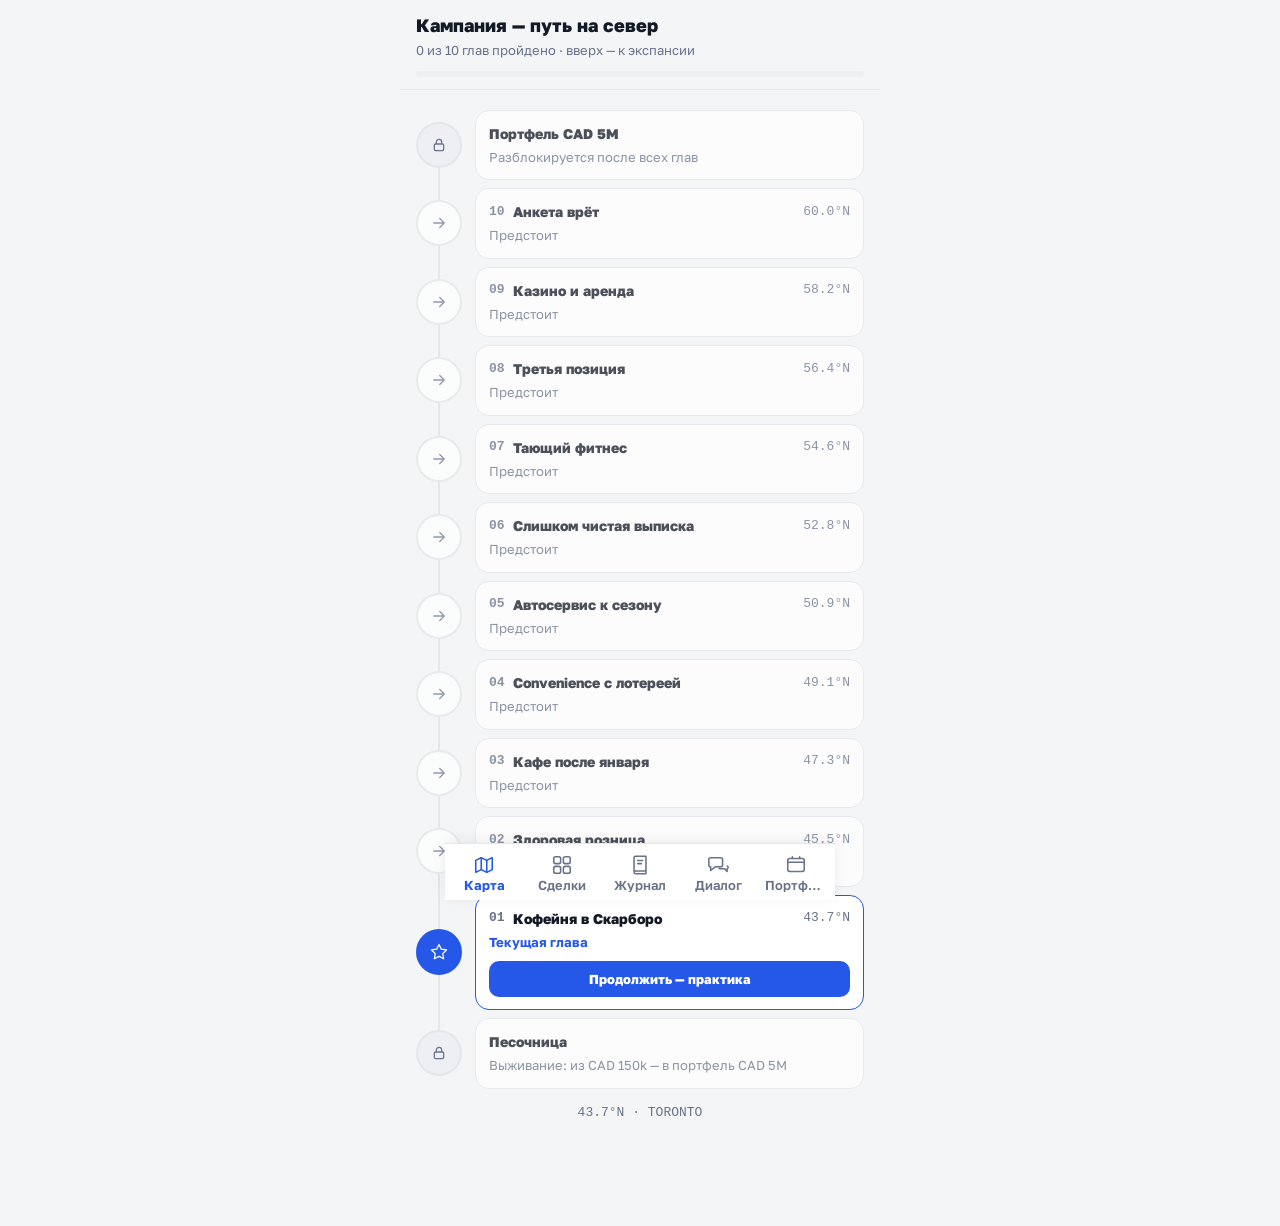
==== commit c5738d7a: "FUNDER NORTH: крупнее шрифты, компактнее карта" ====
--- a/funder/index.html
+++ b/funder/index.html
@@ -7,8 +7,8 @@
     <link rel="icon" type="image/svg+xml" href="/funder/icon.svg" />
     <link rel="manifest" href="/funder/manifest.webmanifest" />
     <title>FUNDER NORTH</title>
-    <script type="module" crossorigin src="/funder/assets/index-D1MiorKk.js"></script>
-    <link rel="stylesheet" crossorigin href="/funder/assets/index-BNevAVT5.css">
+    <script type="module" crossorigin src="/funder/assets/index-CsO9JWdt.js"></script>
+    <link rel="stylesheet" crossorigin href="/funder/assets/index-DUb1Lnt5.css">
   </head>
   <body>
     <div id="app"></div>
--- a/funder/assets/index-DUb1Lnt5.css
+++ b/funder/assets/index-DUb1Lnt5.css
@@ -0,0 +1 @@
+:root{--sp-1: 4px;--sp-2: 8px;--sp-3: 12px;--sp-4: 16px;--sp-5: 24px;--sp-6: 32px;--r-8: 8px;--r-12: 12px;--r-20: 20px;--fs-micro: 13px;--fs-caption: 14px;--fs-row: 16px;--fs-body: 18px;--fs-emph: 19px;--fs-section: 21px;--fs-big: 22px;--fs-title: 28px}body{--bg: #F4F5F7;--surface: #FFFFFF;--surface2: #EDEFF2;--border: #E3E6EB;--text: #131A26;--text2: #68738A;--accent: #2557E8;--accent-soft: rgba(37, 87, 232, .1);--green: #0E9F6E;--green-soft: rgba(14, 159, 110, .12);--red: #D92D3B;--red-soft: rgba(217, 45, 59, .1);--yellow: #A25E06;--yellow-bright: #F59E0B;--yellow-soft: rgba(245, 158, 11, .16);--mono: "SF Mono", ui-monospace, "Cascadia Mono", "Roboto Mono", Consolas, monospace;--shadow-sm: 0 1px 2px rgba(16, 24, 40, .06);--shadow-md: 0 4px 12px rgba(16, 24, 40, .09);--shadow-lg: 0 12px 32px rgba(16, 24, 40, .18)}body[data-theme=dark]{color-scheme:dark;--bg: #0C1017;--surface: #151B25;--surface2: #1E2634;--border: #2A3345;--text: #F2F4F8;--text2: #93A0B8;--accent: #6D8DFF;--accent-soft: rgba(109, 141, 255, .14);--green: #34D399;--green-soft: rgba(52, 211, 153, .13);--red: #F26D79;--red-soft: rgba(242, 109, 121, .13);--yellow: #FBBF24;--yellow-bright: #FBBF24;--yellow-soft: rgba(251, 191, 36, .15);--shadow-sm: 0 1px 2px rgba(0, 0, 0, .4);--shadow-md: 0 4px 14px rgba(0, 0, 0, .45);--shadow-lg: 0 14px 36px rgba(0, 0, 0, .6)}@font-face{font-family:Golos Text;font-style:normal;font-weight:400 800;font-display:swap;src:url(/funder/fonts/golos-cyrillic-ext.woff2) format("woff2");unicode-range:U+0460-052F,U+1C80-1C8A,U+20B4,U+2DE0-2DFF,U+A640-A69F,U+FE2E-FE2F}@font-face{font-family:Golos Text;font-style:normal;font-weight:400 800;font-display:swap;src:url(/funder/fonts/golos-cyrillic.woff2) format("woff2");unicode-range:U+0301,U+0400-045F,U+0490-0491,U+04B0-04B1,U+2116}@font-face{font-family:Golos Text;font-style:normal;font-weight:400 800;font-display:swap;src:url(/funder/fonts/golos-latin-ext.woff2) format("woff2");unicode-range:U+0100-02BA,U+02BD-02C5,U+02C7-02CC,U+02CE-02D7,U+02DD-02FF,U+0304,U+0308,U+0329,U+1D00-1DBF,U+1E00-1E9F,U+1EF2-1EFF,U+2020,U+20A0-20AB,U+20AD-20C0,U+2113,U+2C60-2C7F,U+A720-A7FF}@font-face{font-family:Golos Text;font-style:normal;font-weight:400 800;font-display:swap;src:url(/funder/fonts/golos-latin.woff2) format("woff2");unicode-range:U+0000-00FF,U+0131,U+0152-0153,U+02BB-02BC,U+02C6,U+02DA,U+02DC,U+0304,U+0308,U+0329,U+2000-206F,U+20AC,U+2122,U+2191,U+2193,U+2212,U+2215,U+FEFF,U+FFFD}*,*:before,*:after{box-sizing:border-box;margin:0;padding:0}html{font-size:var(--fs-body);-webkit-text-size-adjust:100%}body{font-family:Golos Text,system-ui,sans-serif;background:var(--bg);color:var(--text);max-width:480px;margin:0 auto;font-size:var(--fs-body);line-height:1.5;-webkit-font-smoothing:antialiased;-moz-osx-font-smoothing:grayscale}img,svg{display:block;max-width:100%}button{font-family:inherit}@keyframes fn-toast-in{0%{transform:translate(-50%) translateY(-14px);opacity:0}to{transform:translate(-50%) translateY(0);opacity:1}}@keyframes fn-sheet-in{0%{transform:translate(-50%) translateY(100%)}to{transform:translate(-50%) translateY(0)}}@keyframes fn-fade-in{0%{opacity:0}to{opacity:1}}.fn-toast{position:fixed;top:14px;left:50%;transform:translate(-50%);width:min(358px,calc(100vw - 32px));z-index:80;display:flex;align-items:center;gap:11px;background:var(--surface);border:1.5px solid var(--border);border-radius:14px;padding:12px 14px;box-shadow:var(--shadow-lg);animation:fn-toast-in .28s ease;box-sizing:border-box}.fn-toast--info{border-color:var(--accent)}.fn-toast--warn{border-color:var(--yellow-bright)}.fn-toast--error{border-color:var(--red)}.fn-toast__icon{width:34px;height:34px;border-radius:10px;display:flex;align-items:center;justify-content:center;flex-shrink:0}.fn-toast--info .fn-toast__icon{background:var(--accent-soft);color:var(--accent)}.fn-toast--warn .fn-toast__icon{background:var(--yellow-soft);color:var(--yellow)}.fn-toast--error .fn-toast__icon{background:var(--red-soft);color:var(--red)}.fn-toast__msg{flex:1;min-width:0;font-size:var(--fs-caption);font-weight:600;line-height:1.4}.fn-sheet-scrim{position:fixed;inset:0;background:#080c1480;z-index:90;animation:fn-fade-in .2s ease}.fn-sheet{position:fixed;left:50%;transform:translate(-50%);bottom:0;width:min(390px,100vw);z-index:95;background:var(--surface);border-radius:20px 20px 0 0;box-shadow:var(--shadow-lg);padding:10px 20px 24px;box-sizing:border-box;animation:fn-sheet-in .3s cubic-bezier(.3,1,.4,1)}.fn-sheet__handle{width:38px;height:4px;border-radius:2px;background:var(--border);margin:0 auto 16px}.fn-sheet__content{display:flex;flex-direction:column;gap:8px}.fn-sheet__title{font-size:var(--fs-section);font-weight:800;color:var(--text)}.fn-sheet__body{font-size:var(--fs-body);line-height:1.55;color:var(--text)}.fn-sheet__cta{margin-top:10px;background:var(--accent);color:#fff;border:none;border-radius:var(--r-12);padding:13px;font-family:inherit;font-size:var(--fs-row);font-weight:700;cursor:pointer;width:100%}.fn-sheet__cta:active{transform:scale(.98)}.fn-theme-btn{width:34px;height:34px;border-radius:var(--r-12);border:1px solid var(--border);background:var(--surface);color:var(--text);display:flex;align-items:center;justify-content:center;cursor:pointer;flex-shrink:0}.fn-theme-btn:hover{border-color:var(--accent)}.fn-theme-btn:active{transform:scale(.94)}body:not([data-theme=dark]) .fn-theme-btn__sun{display:none}body[data-theme=dark] .fn-theme-btn__moon{display:none}.fn-chips{display:flex;gap:6px;overflow-x:auto;padding-bottom:2px;-webkit-overflow-scrolling:touch}.fn-chips__item{flex-shrink:0;border-radius:999px;padding:6px 12px;font-family:inherit;font-size:var(--fs-micro);font-weight:700;cursor:pointer;border:1.5px solid var(--border);background:var(--surface);color:var(--text);white-space:nowrap}.fn-chips__item--active{border-color:var(--accent);background:var(--accent);color:#fff}.fn-segmented{display:flex;background:var(--surface2);border-radius:var(--r-12);padding:3px;gap:3px}.fn-segmented__item{flex:1;border:none;border-radius:10px;padding:8px 4px;font-family:inherit;font-size:var(--fs-micro);font-weight:700;cursor:pointer;background:transparent;color:var(--text2);white-space:nowrap}.fn-segmented__item:active{transform:scale(.98)}.fn-slider{display:flex;flex-direction:column;gap:8px}.fn-slider__header{display:flex;align-items:center;justify-content:space-between}.fn-slider__val-row{display:flex;align-items:center;gap:8px;margin-left:auto}.fn-slider__value{font-family:var(--mono, monospace);font-size:var(--fs-section);font-weight:700;font-variant-numeric:tabular-nums}.fn-slider__zone{font-size:var(--fs-micro);font-weight:700;color:#fff;border-radius:999px;padding:3px 9px}.fn-slider__input{-webkit-appearance:none;appearance:none;background:transparent;margin:0;width:100%;height:26px}.fn-slider__input::-webkit-slider-runnable-track{height:8px;border-radius:4px;background:var(--fn-slider-track, var(--accent))}.fn-slider__input::-webkit-slider-thumb{-webkit-appearance:none;width:24px;height:24px;border-radius:50%;background:var(--surface);border:2.5px solid var(--accent);box-shadow:var(--shadow-md);cursor:pointer;margin-top:-8px}.fn-slider__input::-moz-range-track{height:8px;border-radius:4px;background:var(--fn-slider-track, var(--accent))}.fn-slider__input::-moz-range-thumb{width:19px;height:19px;border-radius:50%;background:var(--surface);border:2.5px solid var(--accent);box-shadow:var(--shadow-md);cursor:pointer}.fn-hint{display:flex;align-items:center;gap:12px}.fn-hint__btn{display:flex;align-items:center;gap:9px;background:var(--accent-soft);color:var(--accent);border:none;border-radius:var(--r-12);padding:11px 16px;font-family:inherit;font-size:var(--fs-row);font-weight:700;cursor:pointer}.fn-hint__btn:active{transform:scale(.96)}.fn-hint__bulb{flex-shrink:0}.fn-hint__dots{display:flex;align-items:center;gap:5px}.fn-hint__dot{display:inline-block;width:7px;height:7px;border-radius:50%;background:var(--border);transition:background .2s}.fn-hint__panel .fn-sheet__content{display:flex;flex-direction:column;gap:10px}.fn-hint__title-row{display:flex;align-items:center;justify-content:space-between;gap:8px}.fn-hint__sheet-dots{display:flex;gap:4px}.fn-hint__sheet-dot{display:inline-block;width:7px;height:7px;border-radius:50%;background:var(--border)}.fn-hint__sheet-text{font-size:var(--fs-body);line-height:1.6;color:var(--text);margin:0}.fn-hint__btn-row{display:flex;gap:8px;margin-top:6px}.fn-hint__cta{flex:1;border-radius:var(--r-12);padding:12px;font-family:inherit;font-size:var(--fs-body);font-weight:700;cursor:pointer}.fn-hint__cta--secondary{background:var(--surface);color:var(--text);border:1.5px solid var(--border)}.fn-hint__cta--secondary:hover{border-color:var(--accent)}.fn-hint__cta--primary{background:var(--accent);color:#fff;border:none}.fn-hint__cta--primary:active{transform:scale(.97)}.fn-term-link{color:var(--accent);border-bottom:1.5px dashed var(--accent);cursor:pointer;font-weight:inherit;display:inline}.fn-term-link:hover{opacity:.8}.fn-nav{position:fixed;bottom:0;left:50%;transform:translate(-50%);width:min(390px,100vw);z-index:60;background:var(--surface);border-top:1px solid var(--border);box-shadow:0 -2px 12px #10182812;display:flex;align-items:stretch;padding-bottom:env(safe-area-inset-bottom,0px);box-sizing:border-box}.fn-nav__tab{flex:1;display:flex;flex-direction:column;align-items:center;justify-content:center;gap:3px;padding:10px 4px 8px;border:none;background:transparent;color:var(--text2);cursor:pointer;font-family:inherit;text-decoration:none;transition:color .15s;min-width:0;-webkit-tap-highlight-color:transparent}.fn-nav__tab:hover,.fn-nav__tab--active{color:var(--accent)}.fn-nav__icon{width:22px;height:22px;flex-shrink:0;display:flex;align-items:center;justify-content:center}.fn-nav__label{font-size:var(--fs-micro);font-weight:600;white-space:nowrap;overflow:hidden;text-overflow:ellipsis;max-width:62px;line-height:1}.fn-nav__tab--active .fn-nav__label{font-weight:700}.fn-has-nav{padding-bottom:calc(64px + env(safe-area-inset-bottom,0px))}.fn-map{display:flex;flex-direction:column;min-height:100vh;background:var(--bg)}.fn-map__header{padding:12px var(--sp-4);display:flex;flex-direction:column;gap:10px;border-bottom:1px solid var(--border);position:sticky;top:0;background:var(--bg);z-index:30}.fn-map__header-row{display:flex;align-items:center;gap:11px}.fn-map__header-title{font-size:var(--fs-body);font-weight:800;color:var(--text)}.fn-map__header-sub{font-size:var(--fs-micro);color:var(--text2);margin-top:2px}.fn-map__progress-track{height:6px;border-radius:3px;background:var(--surface2);overflow:hidden}.fn-map__progress-fill{height:100%;border-radius:3px;background:var(--green);transition:width .4s ease}.fn-map__main{display:flex;flex-direction:column;padding:var(--sp-4) var(--sp-4) 0;padding-bottom:calc(64px + env(safe-area-inset-bottom,0px));flex:1}.fn-map__path{display:flex;flex-direction:column}.fn-map__row{display:flex;gap:13px;min-height:74px}.fn-map__col-left{display:flex;flex-direction:column;align-items:center;width:46px;flex-shrink:0}.fn-map__line{width:0;flex:1;border-left:2px solid var(--border)}.fn-map__line--hidden{border-left-color:transparent}.fn-map__node{width:46px;height:46px;border-radius:50%;display:flex;align-items:center;justify-content:center;cursor:pointer;box-sizing:border-box;border:2px solid var(--border);flex-shrink:0;transition:transform .15s ease}.fn-map__node:active{transform:scale(.93)}.fn-map__node--lock{background:var(--surface2);color:var(--text2);border-color:var(--border)}.fn-map__node--passed{background:var(--green-soft);color:var(--green);border-color:var(--green)}.fn-map__node--current{background:var(--accent);color:#fff;border-color:var(--accent);animation:fn-map-ring 1.8s ease-out infinite}.fn-map__node--ahead{background:var(--surface);color:var(--text2);border-color:var(--border);opacity:.7}@keyframes fn-map-ring{0%{box-shadow:0 0 0 0 var(--accent-soft)}70%{box-shadow:0 0 0 9px #2557e800}to{box-shadow:0 0 #2557e800}}.fn-map__card{flex:1;min-width:0;align-self:center;border:1.5px solid var(--border);border-radius:14px;padding:12px 13px;margin:4px 0;cursor:pointer;background:var(--surface);transition:border-color .15s ease,transform .1s ease}.fn-map__card:hover{border-color:var(--accent)}.fn-map__card:active{transform:scale(.99)}.fn-map__card--current{border-color:var(--accent);background:var(--surface)}.fn-map__card--passed{background:var(--surface)}.fn-map__card--ahead{opacity:.75;background:var(--surface)}.fn-map__card-head{display:flex;align-items:center;gap:8px}.fn-map__card-num{font-family:var(--mono);font-size:var(--fs-micro);font-weight:700;color:var(--text2);flex-shrink:0}.fn-map__card-title{flex:1;font-size:var(--fs-caption);font-weight:800;white-space:nowrap;overflow:hidden;text-overflow:ellipsis;color:var(--text)}.fn-map__grade{width:22px;height:22px;border-radius:7px;font-family:var(--mono);font-size:var(--fs-micro);font-weight:800;display:flex;align-items:center;justify-content:center;flex-shrink:0}.fn-map__lat{font-family:var(--mono);font-size:var(--fs-micro);color:var(--text2);flex-shrink:0}.fn-map__card-sub{display:flex;align-items:center;gap:6px;margin-top:4px}.fn-map__inline-cta{margin-top:9px;width:100%;background:var(--accent);color:#fff;border:none;border-radius:10px;padding:10px;font-family:inherit;font-size:var(--fs-micro);font-weight:800;cursor:pointer;transition:transform .1s ease}.fn-map__inline-cta:active{transform:scale(.98)}.fn-map__footer{text-align:center;font-size:var(--fs-micro);color:var(--text2);font-family:var(--mono);padding:10px 0 40px}.fn-map-sheet-btn{width:100%;border:none;border-radius:12px;padding:13px;font-family:inherit;font-size:var(--fs-row);font-weight:800;cursor:pointer;transition:transform .1s ease}.fn-map-sheet-btn:active{transform:scale(.98)}.fn-map-sheet-btn--primary{background:var(--accent);color:#fff}.fn-map-sheet-btn--secondary{background:var(--surface);color:var(--text);border:1.5px solid var(--border)}.fn-map-sheet-btn--secondary:hover{border-color:var(--accent)}.fn-crm{display:flex;flex-direction:column;min-height:100vh;background:var(--bg);animation:fn-fade-in .2s ease}.fn-crm__header{padding:12px var(--sp-4);display:flex;flex-direction:column;gap:10px;border-bottom:1px solid var(--border);position:sticky;top:0;background:var(--bg);z-index:30}.fn-crm__header-row{display:flex;align-items:center;gap:11px}.fn-crm__header-text{flex:1;min-width:0}.fn-crm__header-title{font-size:var(--fs-body);font-weight:800;color:var(--text)}.fn-crm__header-sub{font-size:var(--fs-micro);color:var(--text2);margin-top:2px}.fn-chips{display:flex;gap:6px;overflow-x:auto;padding-bottom:2px;-webkit-overflow-scrolling:touch;scrollbar-width:none}.fn-chips::-webkit-scrollbar{display:none}.fn-chips__item{flex-shrink:0;border-radius:999px;padding:6px 12px;font-family:inherit;font-size:var(--fs-micro);font-weight:700;cursor:pointer;border:1.5px solid var(--border);background:var(--surface);color:var(--text);white-space:nowrap;transition:transform .1s ease}.fn-chips__item:active{transform:scale(.96)}.fn-chips__item--active{background:var(--accent);border-color:var(--accent);color:#fff}.fn-crm__main{display:flex;flex-direction:column;gap:14px;padding:14px var(--sp-4) calc(64px + env(safe-area-inset-bottom,0px))}.fn-crm__section{display:flex;flex-direction:column;gap:8px}.fn-crm__section-title{font-size:var(--fs-micro);font-weight:700;letter-spacing:.08em;color:var(--text2);text-transform:uppercase}.fn-crm__row{display:flex;align-items:center;gap:11px;background:var(--surface);border:1px solid var(--border);border-radius:13px;padding:12px 13px;cursor:pointer;transition:border-color .15s ease,transform .1s ease}.fn-crm__row:hover{border-color:var(--accent)}.fn-crm__row:active{transform:scale(.99)}.fn-crm__icon{width:38px;height:38px;border-radius:11px;background:var(--surface2);color:var(--text);display:flex;align-items:center;justify-content:center;flex-shrink:0}.fn-crm__row-text{flex:1;min-width:0}.fn-crm__row-name{font-size:var(--fs-caption);font-weight:700;white-space:nowrap;overflow:hidden;text-overflow:ellipsis;color:var(--text)}.fn-crm__row-sub{font-size:var(--fs-micro);margin-top:2px}.fn-crm__row-right{display:flex;flex-direction:column;align-items:flex-end;gap:4px;flex-shrink:0}.fn-crm__row-amount{font-family:var(--mono);font-size:var(--fs-caption);font-weight:700;font-variant-numeric:tabular-nums;color:var(--text)}.fn-crm__dot{width:10px;height:10px;border-radius:50%;border:1.5px solid var(--border);box-sizing:border-box}.fn-merchant{display:flex;flex-direction:column;min-height:100vh;background:var(--bg);animation:fn-fade-in .2s ease;padding-bottom:110px}.fn-merchant__header{padding:12px var(--sp-4);display:flex;align-items:center;gap:10px;border-bottom:1px solid var(--border);position:sticky;top:0;background:var(--bg);z-index:30}.fn-merchant__back-btn{width:34px;height:34px;border-radius:10px;border:1px solid var(--border);background:var(--surface);color:var(--text);display:flex;align-items:center;justify-content:center;cursor:pointer;flex-shrink:0;transition:border-color .15s ease}.fn-merchant__back-btn:hover{border-color:var(--accent)}.fn-merchant__header-text{flex:1;min-width:0}.fn-merchant__header-name{font-size:var(--fs-row);font-weight:800;white-space:nowrap;overflow:hidden;text-overflow:ellipsis;color:var(--text)}.fn-merchant__header-sub{font-size:var(--fs-micro);color:var(--text2);margin-top:1px}.fn-merchant__main{display:flex;flex-direction:column;gap:12px;padding:14px var(--sp-4)}.fn-merchant__identity{background:var(--surface);border:1px solid var(--border);border-radius:14px;padding:14px;display:flex;align-items:center;gap:12px}.fn-merchant__identity-icon{width:44px;height:44px;border-radius:13px;background:var(--accent-soft);color:var(--accent);display:flex;align-items:center;justify-content:center;flex-shrink:0}.fn-merchant__identity-text{flex:1;min-width:0}.fn-merchant__identity-name{font-size:var(--fs-emph);font-weight:800;color:var(--text)}.fn-merchant__identity-meta{font-size:var(--fs-micro);color:var(--text2);margin-top:2px}.fn-merchant__traffic{display:flex;gap:5px;flex-shrink:0}.fn-merchant__traffic-dot{width:11px;height:11px;border-radius:50%;background:var(--surface2);border:1px solid var(--border);box-sizing:border-box}.fn-merchant__traffic-dot--on{border:none;box-shadow:0 0 0 3px var(--green-soft)}.fn-merchant__traffic-dot--on.fn-merchant__traffic-dot--green{background:var(--green)}.fn-merchant__traffic-dot--on.fn-merchant__traffic-dot--yellow{background:var(--yellow-bright);box-shadow:0 0 0 3px var(--yellow-soft)}.fn-merchant__traffic-dot--on.fn-merchant__traffic-dot--red{background:var(--red);box-shadow:0 0 0 3px var(--red-soft)}.fn-merchant__numbers{display:grid;grid-template-columns:1fr 1fr 1fr;gap:8px}.fn-merchant__num-cell{background:var(--surface);border:1px solid var(--border);border-radius:12px;padding:11px 10px;display:flex;flex-direction:column;gap:3px}.fn-merchant__num-cell--warn{background:var(--yellow-soft);border-color:var(--yellow-bright)}.fn-merchant__num-label{font-size:var(--fs-micro);font-weight:600;color:var(--text2)}.fn-merchant__num-cell--warn .fn-merchant__num-label{color:var(--yellow)}.fn-merchant__num-value{font-family:var(--mono);font-size:var(--fs-row);font-weight:700;color:var(--text)}.fn-merchant__num-sub{font-size:var(--fs-micro);color:var(--text2)}.fn-merchant__disc-badge{font-size:var(--fs-micro);font-weight:800;color:var(--yellow);margin-left:4px}.fn-merchant__disc-badge--pos{color:var(--green)}.fn-segmented{display:flex;background:var(--surface2);border-radius:12px;padding:3px;gap:3px}.fn-segmented__item{flex:1;border:none;border-radius:10px;padding:8px 4px;font-family:inherit;font-size:var(--fs-micro);font-weight:700;cursor:pointer;background:transparent;color:var(--text2);box-shadow:none;transition:background .15s ease,color .15s ease}.fn-segmented__item--active{background:var(--surface);color:var(--text);box-shadow:var(--shadow-sm)}.fn-merchant__tab-panel{display:none;animation:fn-fade-in .2s ease}.fn-merchant__tab-panel--active{display:flex;flex-direction:column}.fn-merchant__app-card{background:var(--surface);border:1px solid var(--border);border-radius:14px;padding:6px 14px}.fn-merchant__app-row{display:flex;justify-content:space-between;align-items:center;gap:10px;padding:10px 0;border-bottom:1px solid var(--border)}.fn-merchant__app-row:last-child{border-bottom:none}.fn-merchant__app-label{font-size:var(--fs-caption);color:var(--text2);flex-shrink:0}.fn-merchant__app-value{font-size:var(--fs-caption);font-weight:700;text-align:right;color:var(--text)}.fn-merchant__app-value--mono{font-family:var(--mono)}.fn-merchant__stmt-card{background:var(--surface);border:1px solid var(--border);border-radius:14px;padding:14px;display:flex;flex-direction:column;gap:10px}.fn-merchant__stmt-preview{display:flex;flex-direction:column;gap:6px;opacity:.55}.fn-merchant__stmt-row{display:flex;justify-content:space-between;font-family:var(--mono);font-size:var(--fs-micro)}.fn-merchant__stmt-credit{color:var(--green);font-weight:600}.fn-merchant__stmt-desc{color:var(--text2)}.fn-merchant__stmt-hint{font-size:var(--fs-micro);color:var(--text2);line-height:1.45}.fn-merchant__stmt-btn{display:flex;align-items:center;justify-content:center;gap:7px;background:var(--accent-soft);color:var(--accent);border-radius:11px;padding:11px;font-size:var(--fs-caption);font-weight:700;cursor:pointer;border:none;font-family:inherit;transition:transform .1s ease;text-decoration:none}.fn-merchant__stmt-btn:active{transform:scale(.98)}.fn-merchant__tl-card{background:var(--surface);border:1px solid var(--border);border-radius:14px;padding:14px;display:flex;flex-direction:column}.fn-merchant__tl-entry{display:flex;gap:11px}.fn-merchant__tl-left{display:flex;flex-direction:column;align-items:center}.fn-merchant__tl-icon-wrap{width:30px;height:30px;border-radius:9px;display:flex;align-items:center;justify-content:center;flex-shrink:0}.fn-merchant__tl-line{width:1.5px;flex:1;background:var(--border);min-height:14px}.fn-merchant__tl-right{flex:1;padding-bottom:14px;min-width:0}.fn-merchant__tl-entry:last-child .fn-merchant__tl-right{padding-bottom:0}.fn-merchant__tl-row{display:flex;justify-content:space-between;gap:8px;align-items:baseline}.fn-merchant__tl-date{font-size:var(--fs-micro);color:var(--text2);font-family:var(--mono)}.fn-merchant__tl-meta{font-size:var(--fs-micro);font-weight:700;font-family:var(--mono);color:var(--text2)}.fn-merchant__tl-title{font-size:var(--fs-caption);font-weight:700;margin-top:2px;color:var(--text)}.fn-merchant__tl-sub{font-size:var(--fs-micro);color:var(--text2);margin-top:1px}.fn-merchant__cta-bar{position:fixed;bottom:0;left:50%;transform:translate(-50%);width:min(390px,100vw);z-index:50;box-sizing:border-box;padding:10px 16px 14px;background:linear-gradient(transparent,var(--bg) 30%)}.fn-merchant__cta-btn{display:flex;align-items:center;justify-content:center;gap:8px;width:100%;background:var(--accent);color:#fff;border:none;border-radius:13px;padding:14px;font-family:inherit;font-size:var(--fs-emph);font-weight:800;cursor:pointer;box-sizing:border-box;box-shadow:var(--shadow-md);transition:transform .1s ease}.fn-merchant__cta-btn:active{transform:scale(.98)}.fn-term-link{color:var(--accent);border-bottom:1.5px dashed var(--accent);cursor:pointer;font-weight:700}@keyframes fn-pulse{0%,to{box-shadow:0 0 #f59e0b00}50%{box-shadow:0 0 0 5px #f59e0b4d}}@keyframes fn-row-fade{0%{opacity:0}to{opacity:1}}.fn-stmt{display:flex;flex-direction:column;min-height:100vh;background:var(--bg);padding-bottom:172px;box-sizing:border-box;max-width:390px;margin:0 auto}.fn-stmt__header{padding:12px var(--sp-4) 10px;display:flex;flex-direction:column;gap:10px;border-bottom:1px solid var(--border);background:var(--bg);position:sticky;top:0;z-index:30}.fn-stmt__header-row{display:flex;align-items:center;gap:11px}.fn-stmt__icon{width:40px;height:40px;border-radius:var(--r-12);background:var(--accent-soft);color:var(--accent);display:flex;align-items:center;justify-content:center;flex-shrink:0}.fn-stmt__merchant-info{flex:1;min-width:0}.fn-stmt__merchant-name{font-size:var(--fs-emph);font-weight:800;white-space:nowrap;overflow:hidden;text-overflow:ellipsis;color:var(--text)}.fn-stmt__merchant-sub{font-size:var(--fs-micro);color:var(--text2);margin-top:1px}.fn-stmt__merchant-sub span{font-family:var(--mono);font-weight:700;color:var(--text)}.fn-stmt__header-actions{display:flex;gap:8px}.fn-stmt__action-btn{flex:1;display:flex;align-items:center;justify-content:center;gap:7px;background:var(--surface);border:1px solid var(--border);border-radius:11px;padding:9px;font-family:inherit;font-size:var(--fs-caption);font-weight:700;color:var(--text);cursor:pointer}.fn-stmt__action-btn:hover{border-color:var(--accent);color:var(--accent)}.fn-stmt__chart-section{padding:12px var(--sp-4) 4px}.fn-stmt__chart-card{background:var(--surface);border:1px solid var(--border);border-radius:14px;padding:12px 14px 10px;display:flex;flex-direction:column;gap:6px}.fn-stmt__chart-header{display:flex;justify-content:space-between;align-items:baseline}.fn-stmt__chart-label{font-size:var(--fs-micro);font-weight:700;color:var(--text2);letter-spacing:.04em;text-transform:uppercase}.fn-stmt__chart-minmax{font-size:var(--fs-micro);color:var(--text2)}.fn-stmt__chart-minmax span{font-family:var(--mono);font-weight:600;color:var(--text)}.fn-stmt__chart-svg{width:100%;height:64px;display:block}.fn-stmt__chart-footer{display:flex;justify-content:space-between;font-size:var(--fs-micro);color:var(--text2)}.fn-stmt__toolbar{padding:10px var(--sp-4) 0;display:flex;gap:8px}.fn-stmt__search-wrap{flex:1;display:flex;align-items:center;gap:8px;background:var(--surface);border:1.5px solid var(--border);border-radius:11px;padding:0 12px}.fn-stmt__search-wrap:focus-within{border-color:var(--accent)}.fn-stmt__search-icon{color:var(--text2);flex-shrink:0}.fn-stmt__search{flex:1;border:none;outline:none;background:transparent;font-family:inherit;font-size:var(--fs-caption);color:var(--text);padding:10px 0;min-width:0}.fn-stmt__search::placeholder{color:var(--text2);opacity:.8}.fn-stmt__filter-bar{position:sticky;top:0;z-index:20;background:var(--bg);padding:8px var(--sp-4) 0;display:flex;flex-direction:column;gap:8px;border-bottom:1px solid var(--border)}.fn-stmt__col-header{display:grid;grid-template-columns:34px 1fr 78px 70px;gap:6px;padding:6px 2px 7px;font-size:var(--fs-micro);font-weight:700;letter-spacing:.05em;color:var(--text2);text-transform:uppercase}.fn-stmt__col-header-right{text-align:right}.fn-stmt__table{padding:0 var(--sp-4);background:var(--surface);min-height:60px}.fn-stmt__empty{padding:28px 0;text-align:center;font-size:var(--fs-caption);color:var(--text2)}.fn-stmt__row{border-bottom:1px solid var(--border);transition:background .15s}.fn-stmt__row--pulse{animation:fn-pulse .8s ease 2;border-radius:var(--r-8)}.fn-stmt__row-cells{display:grid;grid-template-columns:34px 1fr 78px 70px;gap:6px;align-items:center;padding:9px 2px;cursor:pointer}.fn-stmt__row-date{font-size:var(--fs-row);color:var(--text2);font-family:var(--mono)}.fn-stmt__row-desc-wrap{min-width:0}.fn-stmt__row-desc{font-size:var(--fs-row);font-weight:600;white-space:nowrap;overflow:hidden;text-overflow:ellipsis;color:var(--text)}.fn-stmt__row-badge{display:inline-block;margin-top:3px;font-size:var(--fs-micro);font-weight:700;border-radius:999px;padding:1.5px 7px}.fn-stmt__row-badge--red{color:var(--red);background:var(--red-soft)}.fn-stmt__row-badge--yellow{color:var(--yellow);background:var(--yellow-soft)}.fn-stmt__row-amount{text-align:right;font-family:var(--mono);font-size:var(--fs-row);font-weight:600;font-variant-numeric:tabular-nums}.fn-stmt__row-amount--dep{color:var(--green)}.fn-stmt__row-amount--deb{color:var(--text)}.fn-stmt__row-balance{text-align:right;font-family:var(--mono);font-size:var(--fs-row);color:var(--text2);font-variant-numeric:tabular-nums}.fn-stmt__flag-panel{padding:2px 2px 12px;display:flex;flex-direction:column;gap:9px;animation:fn-row-fade .18s ease}.fn-stmt__flag-label{font-size:var(--fs-row);font-weight:700;color:var(--text2);letter-spacing:.05em;text-transform:uppercase}.fn-stmt__flag-chips{display:flex;flex-wrap:wrap;gap:6px}.fn-stmt__flag-chip{border-radius:999px;padding:6px 11px;font-family:inherit;font-size:var(--fs-row);font-weight:700;cursor:pointer;border:1.5px solid var(--border);background:var(--surface2);color:var(--text2);transition:transform .1s}.fn-stmt__flag-chip:active{transform:scale(.95)}.fn-stmt__flag-chip--active-red{border-color:var(--red);background:var(--red-soft);color:var(--red)}.fn-stmt__flag-chip--active-yellow{border-color:var(--yellow-bright);background:var(--yellow-soft);color:var(--yellow)}.fn-stmt__explain-btn{align-self:flex-start;background:none;border:none;border-bottom:1.5px dashed var(--accent);padding:0;font-family:inherit;font-size:var(--fs-caption);color:var(--accent);cursor:pointer}.fn-stmt__calc-panel{position:fixed;bottom:0;left:50%;transform:translate(-50%);width:min(390px,100vw);z-index:50;display:flex;flex-direction:column;box-sizing:border-box}.fn-stmt__calc-inner{margin:0 10px;background:var(--surface);border:1px solid var(--border);border-bottom:none;border-radius:16px 16px 0 0;box-shadow:var(--shadow-lg);overflow:hidden}.fn-stmt__calc-header{display:flex;align-items:center;gap:10px;padding:11px 14px;cursor:pointer}.fn-stmt__calc-icon{color:var(--accent);flex-shrink:0}.fn-stmt__calc-meta{flex:1;min-width:0}.fn-stmt__calc-title{font-size:var(--fs-caption);font-weight:800;color:var(--text)}.fn-stmt__calc-summary{font-size:var(--fs-micro);color:var(--text2);white-space:nowrap;overflow:hidden;text-overflow:ellipsis}.fn-stmt__calc-badge{font-size:var(--fs-micro);font-weight:700;color:var(--accent);background:var(--accent-soft);border-radius:999px;padding:3px 9px;flex-shrink:0}.fn-stmt__calc-chevron{color:var(--text2);flex-shrink:0;transition:transform .2s}.fn-stmt__calc-chevron--up{transform:rotate(180deg)}.fn-stmt__calc-fields{padding:12px 14px 14px;display:grid;grid-template-columns:1fr 1fr;gap:10px;border-top:1px solid var(--border)}.fn-stmt__field-label{display:flex;flex-direction:column;gap:5px}.fn-stmt__field-name{display:flex;align-items:center;gap:5px;font-size:var(--fs-micro);font-weight:600;color:var(--text2)}.fn-stmt__field-howto{background:none;border:none;border-bottom:1px dashed var(--accent);padding:0;font-family:inherit;font-size:var(--fs-micro);color:var(--accent);cursor:pointer}.fn-stmt__field-input{background:var(--bg);border:1.5px solid var(--border);border-radius:10px;padding:9px 11px;font-family:var(--mono);font-size:var(--fs-caption);font-weight:600;color:var(--text);outline:none;width:100%;box-sizing:border-box}.fn-stmt__field-input:focus{border-color:var(--accent)}.fn-stmt__field-input--error{border-color:var(--red)}.fn-stmt__calc-cta{padding:0 10px 10px}.fn-stmt__cta-btn{width:100%;background:var(--accent);color:#fff;border:none;border-radius:13px;padding:14px;font-family:inherit;font-size:var(--fs-emph);font-weight:800;cursor:pointer;display:flex;align-items:center;justify-content:center;gap:8px}.fn-stmt__cta-btn:active{transform:scale(.98)}.fn-terms{display:flex;flex-direction:column;min-height:100vh;background:var(--bg);padding-bottom:320px;box-sizing:border-box;max-width:390px;margin:0 auto}.fn-terms__header{padding:12px var(--sp-4) 10px;display:flex;flex-direction:column;gap:10px;border-bottom:1px solid var(--border);background:var(--bg);position:sticky;top:0;z-index:30}.fn-terms__header-row{display:flex;align-items:center;gap:11px}.fn-terms__icon{width:38px;height:38px;border-radius:11px;background:var(--accent-soft);color:var(--accent);display:flex;align-items:center;justify-content:center;flex-shrink:0}.fn-terms__merchant-info{flex:1;min-width:0}.fn-terms__merchant-name{font-size:var(--fs-emph);font-weight:800;white-space:nowrap;overflow:hidden;text-overflow:ellipsis}.fn-terms__merchant-sub{font-size:var(--fs-caption);color:var(--text2)}.fn-terms__pills{display:flex;align-items:center;gap:6px;overflow-x:auto;-webkit-overflow-scrolling:touch;scrollbar-width:none}.fn-terms__pills::-webkit-scrollbar{display:none}.fn-terms__pill{flex-shrink:0;font-size:var(--fs-micro);font-weight:700;border-radius:999px;padding:5px 10px;white-space:nowrap}.fn-terms__pill--accent{color:var(--accent);background:var(--accent-soft)}.fn-terms__pill--red{color:var(--red);background:var(--red-soft)}.fn-terms__main{display:flex;flex-direction:column;gap:12px;padding:14px var(--sp-4)}.fn-terms__card{background:var(--surface);border:1px solid var(--border);border-radius:14px;padding:14px var(--sp-4);display:flex;flex-direction:column;gap:4px}.fn-terms__card--checks{padding:6px var(--sp-4);gap:0}.fn-terms__card-header{display:flex;justify-content:space-between;align-items:baseline}.fn-terms__card-label{font-size:var(--fs-caption);font-weight:700}.fn-terms__card-label--sm{font-size:var(--fs-micro);font-weight:600;color:var(--text2)}.fn-terms__card-value{font-size:var(--fs-section);font-weight:700;font-variant-numeric:tabular-nums}.fn-terms__mono{font-family:var(--mono)}.fn-terms__emph{font-size:var(--fs-emph);font-weight:700}.fn-terms__term-btn{background:none;border:none;padding:0;font-family:inherit;color:var(--text);border-bottom:1.5px dashed var(--accent);cursor:pointer}.fn-terms__link-sm{font-size:var(--fs-micro);color:var(--accent);border-bottom:1px dashed var(--accent);cursor:pointer}.fn-terms__track-wrap{position:relative;padding-top:16px}.fn-terms__track-inner{position:relative;height:28px}.fn-terms__track-bg{position:absolute;top:10px;left:0;right:0;height:8px;border-radius:4px;background:var(--surface2);pointer-events:none}.fn-terms__track-bg--factor{background:linear-gradient(90deg,var(--green) 0% 33.4%,var(--yellow-bright) 33.4% 66.7%,var(--red) 66.7% 100%);opacity:.85}.fn-terms__range{position:absolute;top:0;left:0;width:100%;height:28px;-webkit-appearance:none;appearance:none;background:transparent;margin:0;padding:0;cursor:pointer;z-index:2}.fn-terms__range::-webkit-slider-runnable-track{height:8px;background:transparent}.fn-terms__range::-webkit-slider-thumb{-webkit-appearance:none;width:24px;height:24px;border-radius:50%;background:var(--surface);border:2.5px solid var(--accent);box-shadow:var(--shadow-md);cursor:pointer;margin-top:-8px}.fn-terms__range::-moz-range-track{height:8px;background:transparent}.fn-terms__range::-moz-range-thumb{width:19px;height:19px;border-radius:50%;background:var(--surface);border:2.5px solid var(--accent);box-shadow:var(--shadow-md);cursor:pointer}.fn-terms__range:disabled{cursor:default;opacity:.5}.fn-terms__req-marker{position:absolute;top:0;transform:translate(-50%);display:flex;flex-direction:column;align-items:center;pointer-events:none;z-index:1}.fn-terms__req-label{font-size:var(--fs-micro);font-weight:700;color:var(--text2);white-space:nowrap;line-height:1.2}.fn-terms__req-line{width:1.5px;height:7px;background:var(--text2)}.fn-terms__bench-zone{position:absolute;top:0;height:100%;background:var(--accent-soft);border-left:1.5px solid var(--accent);border-right:1.5px solid var(--accent);box-sizing:border-box;border-radius:0}.fn-terms__track-footer{display:flex;justify-content:space-between;font-size:var(--fs-micro);color:var(--text2);margin-top:2px}.fn-terms__bench-label{color:var(--accent);font-weight:700}.fn-terms__factor-right{display:flex;align-items:center;gap:8px}.fn-terms__zone-badge{font-size:var(--fs-micro);font-weight:700;color:#fff;border-radius:999px;padding:3px 9px}.fn-terms__seg{display:flex;background:var(--surface2);border-radius:12px;padding:3px;gap:3px}.fn-terms__seg-btn{flex:1;border:none;border-radius:10px;padding:9px 6px;font-family:inherit;font-size:var(--fs-micro);font-weight:700;cursor:pointer;background:transparent;color:var(--text2);transition:background .15s,color .15s,box-shadow .15s}.fn-terms__seg-btn--active{background:var(--surface);color:var(--text);box-shadow:var(--shadow-sm)}.fn-terms__hb-slider{display:flex;flex-direction:column;gap:4px;margin-top:8px}.fn-terms__hb-note{font-size:var(--fs-caption);color:var(--text2);line-height:1.45;padding-top:2px}.fn-terms__check-row{display:flex;align-items:center;gap:10px;cursor:pointer;padding:10px 0;user-select:none;-webkit-user-select:none}.fn-terms__check-row--border{border-bottom:1px solid var(--border)}.fn-terms__checkbox{width:21px;height:21px;border-radius:6px;border:1.5px solid var(--border);background:var(--surface);display:flex;align-items:center;justify-content:center;box-sizing:border-box;flex-shrink:0;transition:background .15s,border-color .15s}.fn-terms__checkbox--checked{background:var(--accent);border-color:var(--accent);color:#fff}.fn-terms__check-label{flex:1;font-size:var(--fs-caption);display:flex;align-items:baseline;gap:6px}.fn-terms__check-sub{font-size:var(--fs-micro);color:var(--text2)}.fn-terms__bottom{position:fixed;bottom:0;left:50%;transform:translate(-50%);width:min(390px,100vw);z-index:50;box-sizing:border-box;padding:0 10px}.fn-terms__bottom-inner{background:var(--surface);border:1px solid var(--border);border-bottom:none;border-radius:16px 16px 0 0;box-shadow:var(--shadow-lg);padding:12px 14px 10px;display:flex;flex-direction:column;gap:9px}.fn-terms__metrics-row{display:flex;gap:12px}.fn-terms__metric{flex:1}.fn-terms__metric-label{font-size:var(--fs-micro);font-weight:600;color:var(--text2)}.fn-terms__metric-val{font-size:var(--fs-emph);font-weight:700;font-variant-numeric:tabular-nums}.fn-terms__load-section{display:flex;flex-direction:column;gap:5px}.fn-terms__load-header{display:flex;justify-content:space-between;align-items:center}.fn-terms__load-title{font-size:var(--fs-caption);color:var(--text2)}.fn-terms__load-badge-wrap{display:flex;align-items:center;gap:6px}.fn-terms__load-pct{font-size:var(--fs-row);font-weight:800}.fn-terms__load-badge{font-size:var(--fs-micro);font-weight:700;color:#fff;border-radius:999px;padding:2.5px 8px}.fn-terms__load-bar{position:relative;height:10px;border-radius:5px;overflow:hidden;background:linear-gradient(90deg,var(--green-soft) 0% 37.5%,var(--yellow-soft) 37.5% 62.5%,var(--red-soft) 62.5% 100%)}.fn-terms__load-bar-old{position:absolute;top:0;left:0;height:100%;background:var(--text2);opacity:.55;transition:width .2s}.fn-terms__load-bar-new{position:absolute;top:0;height:100%;transition:width .2s,left .2s}.fn-terms__load-div{position:absolute;top:0;width:1px;height:100%;background:var(--border)}.fn-terms__load-note{font-size:var(--fs-micro);color:var(--text2);line-height:1.4}.fn-terms__load-total{font-weight:700;color:var(--text)}.fn-terms__bench-badge-row{display:flex}.fn-terms__bench-badge{font-size:var(--fs-micro);font-weight:700;border-radius:999px;padding:3px 10px}.fn-terms__bench-badge--green{background:var(--green-soft);color:var(--green)}.fn-terms__bench-badge--yellow{background:var(--yellow-soft);color:var(--yellow)}.fn-terms__bench-badge--red{background:var(--red-soft);color:var(--red)}.fn-terms__actions{display:flex;flex-direction:column;gap:7px;padding-top:2px}.fn-terms__action-row{display:flex;gap:7px}.fn-terms__btn{font-family:inherit;border-radius:13px;cursor:pointer;font-weight:800;transition:transform .1s}.fn-terms__btn:active{transform:scale(.98)}.fn-terms__btn--primary{width:100%;background:var(--accent);color:#fff;border:none;padding:13px;font-size:var(--fs-emph)}.fn-terms__btn--ghost{flex:1;background:transparent;color:var(--text2);border:none;border-radius:12px;padding:11px 14px;font-size:var(--fs-caption);font-weight:700}.fn-terms__btn--ghost:hover{color:var(--text)}.fn-terms__error{padding:var(--sp-5);color:var(--red);font-size:var(--fs-body)}@keyframes fn-dbrf-fly{0%{opacity:0;transform:translateY(24px)}to{opacity:1;transform:translateY(0)}}.fn-dbrf{display:flex;flex-direction:column;min-height:100vh;background:var(--bg);padding-bottom:var(--sp-6);box-sizing:border-box;max-width:390px;margin:0 auto}.fn-dbrf__header{padding:16px var(--sp-4) 12px;border-bottom:1px solid var(--border);background:var(--bg);position:sticky;top:0;z-index:30}.fn-dbrf__header-title{font-size:var(--fs-section);font-weight:800;color:var(--text)}.fn-dbrf__header-sub{font-size:var(--fs-caption);color:var(--text2);margin-top:2px}.fn-dbrf__verdict-card{margin:var(--sp-4);background:var(--surface);border:1.5px solid var(--border);border-radius:var(--r-20);padding:var(--sp-4);display:flex;flex-direction:column;gap:12px;box-shadow:var(--shadow-sm)}.fn-dbrf__grade{display:inline-flex;align-items:center;font-size:var(--fs-micro);font-weight:700;letter-spacing:.06em;text-transform:uppercase;padding:3px 10px;border-radius:20px;align-self:flex-start}.fn-dbrf__grade--a{background:var(--green-soft);color:var(--green)}.fn-dbrf__grade--b{background:var(--yellow-soft);color:var(--yellow)}.fn-dbrf__grade--c{background:var(--red-soft);color:var(--red)}.fn-dbrf__action-line{display:flex;align-items:center;gap:8px}.fn-dbrf__action-icon{width:28px;height:28px;border-radius:50%;display:flex;align-items:center;justify-content:center;flex-shrink:0}.fn-dbrf__action-icon--correct{background:var(--green-soft);color:var(--green)}.fn-dbrf__action-icon--wrong{background:var(--red-soft);color:var(--red)}.fn-dbrf__action-text{font-size:var(--fs-body);font-weight:700;color:var(--text)}.fn-dbrf__narrative{font-size:var(--fs-row);color:var(--text2);line-height:1.5;margin:0}.fn-dbrf__recovery{display:flex;flex-direction:column;gap:10px;padding-top:10px;border-top:1px solid var(--border)}.fn-dbrf__recovery-metrics{display:flex;gap:var(--sp-2)}.fn-dbrf__recovery-metric{flex:1;display:flex;flex-direction:column;gap:2px;min-width:0}.fn-dbrf__recovery-metric-label{font-size:var(--fs-micro);color:var(--text2);letter-spacing:.03em;white-space:nowrap}.fn-dbrf__recovery-metric-val{font-family:var(--mono);font-size:var(--fs-caption);font-weight:700;color:var(--text);white-space:nowrap;overflow:hidden;text-overflow:ellipsis}.fn-dbrf__recovery-metric-val--green{color:var(--green)}.fn-dbrf__recovery-metric-val--red{color:var(--red)}.fn-dbrf__recovery-bar-wrap{height:8px;border-radius:4px;background:var(--surface2);overflow:hidden;position:relative}.fn-dbrf__recovery-bar-fill{position:absolute;left:0;top:0;height:100%;border-radius:4px;transition:width .6s cubic-bezier(.4,0,.2,1)}.fn-dbrf__recovery-bar-fill--green{background:var(--green)}.fn-dbrf__recovery-bar-fill--red{background:var(--red)}.fn-dbrf__recovery-bar-label{font-size:var(--fs-micro);color:var(--text2)}.fn-dbrf__section{margin:0 var(--sp-4) var(--sp-4);display:flex;flex-direction:column;gap:var(--sp-3)}.fn-dbrf__section-title{font-size:var(--fs-emph);font-weight:800;color:var(--text);margin:0}.fn-dbrf__section-title--found{color:var(--green)}.fn-dbrf__section-sub{font-size:var(--fs-caption);color:var(--text2);margin-top:-6px}.fn-dbrf__missed-list{display:flex;flex-direction:column;gap:var(--sp-3)}.fn-dbrf__missed-card{background:var(--surface);border:1.5px solid var(--border);border-left:3px solid var(--red);border-radius:var(--r-12);padding:var(--sp-3) var(--sp-4);display:flex;flex-direction:column;gap:8px}.fn-dbrf__missed-card--fly{animation:fn-dbrf-fly .4s ease both}.fn-dbrf__missed-card-header{display:flex;align-items:flex-start;gap:8px}.fn-dbrf__missed-warn-icon{color:var(--red);flex-shrink:0;margin-top:1px}.fn-dbrf__missed-card-title{font-size:var(--fs-row);font-weight:700;color:var(--text);line-height:1.4}.fn-dbrf__missed-card-note{font-size:var(--fs-caption);color:var(--text2);line-height:1.5;margin:0}.fn-dbrf__missed-show-btn{display:inline-flex;align-items:center;gap:5px;background:var(--accent-soft);color:var(--accent);border:none;border-radius:var(--r-8);padding:5px 10px;font-family:inherit;font-size:var(--fs-micro);font-weight:700;cursor:pointer;align-self:flex-start;transition:opacity .15s}.fn-dbrf__missed-show-btn:active{opacity:.7}.fn-dbrf__found-list{display:flex;flex-direction:column;gap:var(--sp-2)}.fn-dbrf__found-chip{display:flex;align-items:center;gap:8px;background:var(--green-soft);border-radius:var(--r-8);padding:8px var(--sp-3)}.fn-dbrf__found-chip-icon{color:var(--green);flex-shrink:0;display:flex;align-items:center}.fn-dbrf__found-chip-label{font-size:var(--fs-row);font-weight:600;color:var(--green)}.fn-dbrf__journal-section{margin:0 var(--sp-4) var(--sp-4)}.fn-dbrf__journal-card{background:var(--surface);border:1.5px solid var(--border);border-radius:var(--r-20);padding:var(--sp-4);display:flex;flex-direction:column;gap:var(--sp-3)}.fn-dbrf__journal-icon{width:40px;height:40px;border-radius:var(--r-12);background:var(--accent-soft);color:var(--accent);display:flex;align-items:center;justify-content:center;flex-shrink:0}.fn-dbrf__journal-label{font-size:var(--fs-row);font-weight:700;color:var(--text)}.fn-dbrf__journal-sub{font-size:var(--fs-caption);color:var(--text2);display:flex;align-items:center;flex-wrap:wrap;gap:4px}.fn-dbrf__journal-badge{display:inline-flex;align-items:center;background:var(--red);color:#fff;font-size:var(--fs-micro);font-weight:800;border-radius:10px;padding:1px 7px}@keyframes fn-dbrf-journal-pulse{0%,to{box-shadow:0 0 #2557e800}50%{box-shadow:0 0 0 6px #2557e82e}}.fn-dbrf__journal-btn{background:var(--accent);color:#fff;border:none;border-radius:var(--r-12);padding:10px var(--sp-4);font-family:inherit;font-size:var(--fs-row);font-weight:700;cursor:pointer;transition:opacity .15s;align-self:flex-start}.fn-dbrf__journal-btn--animated{animation:fn-dbrf-journal-pulse 2s ease-in-out .6s 2}.fn-dbrf__journal-btn:active{opacity:.8}.fn-dbrf__cta-section{margin:0 var(--sp-4) var(--sp-4);display:flex;flex-direction:column;gap:var(--sp-3)}.fn-dbrf__cta-btn{display:flex;align-items:center;justify-content:center;gap:8px;width:100%;border:none;border-radius:var(--r-12);padding:14px var(--sp-4);font-family:inherit;font-size:var(--fs-body);font-weight:700;cursor:pointer;transition:opacity .15s}.fn-dbrf__cta-btn--primary{background:var(--accent);color:#fff}.fn-dbrf__cta-btn:active{opacity:.8}.fn-dbrf__ev-sheet{display:flex;flex-direction:column;gap:10px}.fn-dbrf__ev-note{font-size:var(--fs-caption);color:var(--text2);line-height:1.5;margin:0}.fn-dbrf__ev-norows{font-size:var(--fs-row);color:var(--text2);font-style:italic;margin:0}.fn-dbrf__ev-table{display:flex;flex-direction:column;gap:0;border:1px solid var(--border);border-radius:var(--r-8);overflow:hidden}.fn-dbrf__ev-row{display:grid;grid-template-columns:38px 1fr 90px 90px;gap:4px;padding:7px var(--sp-3);border-bottom:1px solid var(--border);align-items:start}.fn-dbrf__ev-row:last-child{border-bottom:none}.fn-dbrf__ev-row--header{background:var(--surface2);font-size:var(--fs-micro);font-weight:700;color:var(--text2);letter-spacing:.04em}.fn-dbrf__ev-date{font-family:var(--mono);font-size:var(--fs-row);color:var(--text2);white-space:nowrap}.fn-dbrf__ev-desc{font-size:var(--fs-row);color:var(--text);line-height:1.35;word-break:break-word}.fn-dbrf__ev-amount{font-family:var(--mono);font-size:var(--fs-row);text-align:right;white-space:nowrap}.fn-dbrf__ev-amount--dep{color:var(--green)}.fn-dbrf__ev-amount--deb{color:var(--red)}.fn-dbrf__ev-balance{font-family:var(--mono);font-size:var(--fs-row);color:var(--text2);text-align:right;white-space:nowrap}@keyframes fn-jrnl-fade{0%{opacity:0;transform:translateY(16px)}to{opacity:1;transform:translateY(0)}}.fn-jrnl{display:flex;flex-direction:column;min-height:100vh;background:var(--bg);box-sizing:border-box;max-width:390px;margin:0 auto;padding-bottom:calc(64px + env(safe-area-inset-bottom,0px))}.fn-jrnl__header{padding:12px var(--sp-4);display:flex;flex-direction:column;gap:12px;border-bottom:1px solid var(--border);background:var(--bg);position:sticky;top:0;z-index:30}.fn-jrnl__header-row{display:flex;align-items:center;gap:11px}.fn-jrnl__back-btn{width:34px;height:34px;border-radius:var(--r-12);border:1px solid var(--border);background:var(--surface);color:var(--text);display:flex;align-items:center;justify-content:center;cursor:pointer;flex-shrink:0;transition:border-color .15s}.fn-jrnl__back-btn:hover{border-color:var(--accent)}.fn-jrnl__header-icon{width:38px;height:38px;border-radius:11px;background:var(--accent-soft);color:var(--accent);display:flex;align-items:center;justify-content:center;flex-shrink:0}.fn-jrnl__header-text{flex:1;min-width:0}.fn-jrnl__header-title{font-size:var(--fs-body);font-weight:800}.fn-jrnl__header-sub{font-size:var(--fs-caption);color:var(--text2);margin-top:2px}.fn-jrnl__progress{display:flex;flex-direction:column;gap:5px}.fn-jrnl__progress-labels{display:flex;justify-content:space-between;align-items:baseline}.fn-jrnl__progress-text{font-size:var(--fs-micro);color:var(--text2)}.fn-jrnl__progress-tip{font-size:var(--fs-micro);font-weight:700;color:var(--green)}.fn-jrnl__progress-track{height:7px;border-radius:4px;background:var(--surface2);overflow:hidden}.fn-jrnl__progress-fill{height:100%;border-radius:4px;background:var(--green);transition:width .3s ease}.fn-jrnl__main{display:flex;flex-direction:column;gap:10px;padding:var(--sp-4)}.fn-jrnl__section-label{font-size:var(--fs-micro);font-weight:700;letter-spacing:.09em;text-transform:uppercase;margin-top:8px}.fn-jrnl__section-label:first-child{margin-top:0}.fn-jrnl__section-label--open{color:var(--accent)}.fn-jrnl__section-label--closed{color:var(--green)}.fn-jrnl__card{background:var(--surface);border:1px solid var(--border);border-radius:14px;overflow:hidden;animation:fn-jrnl-fade .2s ease both}.fn-jrnl__card--closed{opacity:.62}.fn-jrnl__card-header{display:flex;align-items:center;gap:11px;padding:13px 14px;cursor:pointer;user-select:none}.fn-jrnl__card-header:focus-visible{outline:2px solid var(--accent);outline-offset:-2px}.fn-jrnl__card-icon{width:36px;height:36px;border-radius:11px;display:flex;align-items:center;justify-content:center;flex-shrink:0}.fn-jrnl__card-icon--open{background:var(--accent-soft);color:var(--accent)}.fn-jrnl__card-icon--closed{background:var(--green-soft);color:var(--green)}.fn-jrnl__card-text{flex:1;min-width:0}.fn-jrnl__card-title{font-size:var(--fs-body);font-weight:700;line-height:1.3}.fn-jrnl__card-sub{font-size:var(--fs-micro);color:var(--text2);margin-top:2px}.fn-jrnl__pips-wrap{display:flex;flex-direction:column;align-items:flex-end;gap:5px;flex-shrink:0}.fn-jrnl__pips{display:flex;gap:3px}.fn-jrnl__pip{width:16px;height:5px;border-radius:3px;display:block}.fn-jrnl__pip--on{background:var(--green)}.fn-jrnl__pip--off{background:var(--surface2)}.fn-jrnl__pips-frac{font-size:var(--fs-micro);font-weight:700;color:var(--text2);font-family:var(--mono)}.fn-jrnl__chevron{color:var(--text2);flex-shrink:0;transform:rotate(0);transition:transform .2s}.fn-jrnl__chevron--open{transform:rotate(180deg)}.fn-jrnl__accordion-body{display:none;padding:0 14px 14px;flex-direction:column;gap:10px;animation:fn-jrnl-fade .2s ease}.fn-jrnl__accordion-body--open{display:flex}.fn-jrnl__timeline{display:flex;flex-direction:column}.fn-jrnl__tl-row{display:flex;gap:10px}.fn-jrnl__tl-left{display:flex;flex-direction:column;align-items:center;flex-shrink:0}.fn-jrnl__tl-dot{width:9px;height:9px;border-radius:50%;margin-top:4px;flex-shrink:0}.fn-jrnl__tl-dot--miss{background:var(--red)}.fn-jrnl__tl-dot--catch{background:var(--green)}.fn-jrnl__tl-dot--next{border:1.5px dashed var(--accent);box-sizing:border-box;background:transparent}.fn-jrnl__tl-line{width:1.5px;flex:1;background:var(--border);min-height:8px}.fn-jrnl__tl-right{padding-bottom:12px;min-width:0}.fn-jrnl__tl-title{font-size:var(--fs-micro);font-weight:700}.fn-jrnl__tl-title--next{color:var(--accent)}.fn-jrnl__tl-sub{font-size:var(--fs-micro);color:var(--text2);margin-top:2px}.fn-jrnl__empty{flex:1;display:flex;flex-direction:column;align-items:center;justify-content:center;gap:16px;padding:60px var(--sp-6);text-align:center;animation:fn-jrnl-fade .25s ease}.fn-jrnl__empty-icon{width:76px;height:76px;border-radius:24px;background:var(--accent-soft);color:var(--accent);display:flex;align-items:center;justify-content:center}.fn-jrnl__empty-text{display:flex;flex-direction:column;gap:8px}.fn-jrnl__empty-title{font-size:var(--fs-emph);font-weight:800}.fn-jrnl__empty-sub{font-size:var(--fs-body);line-height:1.55;color:var(--text2);max-width:280px}@keyframes fn-dlg-up{0%{transform:translateY(8px);opacity:0}to{transform:translateY(0);opacity:1}}@keyframes fn-dlg-fade{0%{opacity:0}to{opacity:1}}@keyframes fn-dlg-sheet{0%{transform:translateY(100%)}to{transform:translateY(0)}}.fn-dlg{display:flex;flex-direction:column;min-height:100vh;background:var(--bg);max-width:390px;margin:0 auto;box-sizing:border-box}.fn-dlg__header{padding:12px var(--sp-4) 10px;display:flex;flex-direction:column;gap:9px;border-bottom:1px solid var(--border);position:sticky;top:0;background:var(--bg);z-index:30}.fn-dlg__header-row{display:flex;align-items:center;gap:11px}.fn-dlg__header-icon{width:40px;height:40px;border-radius:var(--r-12);background:var(--accent-soft);color:var(--accent);display:flex;align-items:center;justify-content:center;flex-shrink:0}.fn-dlg__header-text{flex:1;min-width:0}.fn-dlg__header-title{font-size:var(--fs-row);font-weight:800;white-space:nowrap;overflow:hidden;text-overflow:ellipsis}.fn-dlg__header-sub{font-size:var(--fs-micro);color:var(--text2);margin-top:1px;white-space:nowrap;overflow:hidden;text-overflow:ellipsis}.fn-dlg__badges{display:flex;align-items:center;gap:6px;flex-wrap:wrap}.fn-dlg__badge{font-size:var(--fs-micro);font-weight:700;border-radius:999px;padding:4px 10px}.fn-dlg__badge--yellow{color:var(--yellow);background:var(--yellow-soft)}.fn-dlg__badge--red{color:var(--red);background:var(--red-soft)}.fn-dlg__badge--neutral{display:flex;align-items:center;gap:5px;color:var(--text2);background:var(--surface);border:1px solid var(--border);padding:3px 10px}.fn-dlg__badge-dot{width:8px;height:8px;border-radius:50%;flex-shrink:0}.fn-dlg__hint-wrap{margin-left:auto}.fn-dlg__timer{display:flex;align-items:center;gap:7px;align-self:flex-start;background:var(--surface);border:1px solid var(--border);border-radius:999px;padding:5px 12px}.fn-dlg__timer-dot{width:7px;height:7px;border-radius:50%;background:var(--green);flex-shrink:0}.fn-dlg__timer-text{font-size:var(--fs-caption);font-weight:700;white-space:nowrap;font-family:var(--mono)}.fn-dlg__feed{display:flex;flex-direction:column;gap:10px;padding:14px var(--sp-4);padding-bottom:calc(344px + env(safe-area-inset-bottom,0px));flex:1}.fn-dlg__date-stamp{align-self:center;font-size:var(--fs-micro);color:var(--text2);font-family:var(--mono)}.fn-dlg__bubble-wrap{display:flex;flex-direction:column;animation:fn-dlg-up .25s ease}.fn-dlg__bubble-wrap--in{align-items:flex-start}.fn-dlg__bubble-wrap--out{align-items:flex-end}.fn-dlg__bubble{max-width:86%;border-radius:14px 14px 14px 4px;padding:11px 13px;font-size:var(--fs-caption);line-height:1.5}.fn-dlg__bubble--in{background:var(--surface);border:1px solid var(--border)}.fn-dlg__bubble--out{background:var(--accent);color:#fff;border-radius:14px 14px 4px}.fn-dlg__bubble-speaker{font-size:var(--fs-micro);color:var(--text2);margin-top:3px}.fn-dlg__outcome{align-self:center;display:flex;align-items:center;gap:7px;border-radius:10px;padding:8px 12px;max-width:100%;animation:fn-dlg-up .25s ease}.fn-dlg__outcome--soft{background:var(--green-soft)}.fn-dlg__outcome--hard{background:var(--yellow-soft)}.fn-dlg__outcome--risk{background:var(--red-soft)}.fn-dlg__outcome-icon{flex-shrink:0}.fn-dlg__outcome-text{font-size:var(--fs-caption);font-weight:700;font-family:var(--mono)}.fn-dlg__outcome-text--soft{color:var(--green)}.fn-dlg__outcome-text--hard{color:var(--yellow)}.fn-dlg__outcome-text--risk{color:var(--red)}.fn-dlg__recon-link{align-self:center;display:flex;align-items:center;gap:6px;background:var(--surface);border:1px solid var(--border);border-radius:999px;padding:6px 12px;font-family:inherit;font-size:var(--fs-micro);font-weight:700;color:var(--accent);cursor:pointer;transition:border-color .15s;animation:fn-dlg-up .25s ease}.fn-dlg__recon-link:hover{border-color:var(--accent)}.fn-dlg__recon-link span{border-bottom:1px dashed var(--accent)}.fn-dlg__restart-btn{align-self:center;background:var(--surface2);border:none;border-radius:9px;padding:8px 13px;font-family:inherit;font-size:var(--fs-caption);font-weight:700;color:var(--text);cursor:pointer;margin-top:4px;transition:color .15s;animation:fn-dlg-up .25s ease}.fn-dlg__restart-btn:hover{color:var(--accent)}.fn-dlg__panel{position:fixed;bottom:calc(64px + env(safe-area-inset-bottom,0px));left:50%;transform:translate(-50%);width:min(390px,100vw);z-index:50;box-sizing:border-box;padding:0 10px;pointer-events:none}.fn-dlg__panel-inner{background:var(--surface);border:1px solid var(--border);border-bottom:none;border-radius:16px 16px 0 0;box-shadow:var(--shadow-lg);padding:11px 14px 14px;display:flex;flex-direction:column;gap:10px;pointer-events:all}.fn-dlg__type-row{display:flex;align-items:center;gap:8px}.fn-dlg__type-icon{color:var(--text2);flex-shrink:0}.fn-dlg__type-label{flex:1;font-size:var(--fs-caption);font-weight:700;color:var(--text2);min-width:0}.fn-dlg__types-btn{background:none;border:none;padding:0;font-family:inherit;font-size:var(--fs-micro);font-weight:700;color:var(--accent);border-bottom:1px dashed var(--accent);cursor:pointer;flex-shrink:0}.fn-dlg__choices{display:flex;flex-direction:column;gap:7px}.fn-dlg__choices-label{font-size:var(--fs-micro);font-weight:700;letter-spacing:.07em;color:var(--text2);text-transform:uppercase}.fn-dlg__choice-btn{width:100%;text-align:left;background:var(--bg);border:1.5px solid var(--border);border-radius:var(--r-12);padding:11px 13px;font-family:inherit;cursor:pointer;display:flex;flex-direction:column;gap:5px;transition:border-color .15s,transform .1s}.fn-dlg__choice-btn:hover{border-color:var(--accent)}.fn-dlg__choice-btn:active{transform:scale(.98)}.fn-dlg__choice-text{font-size:var(--fs-caption);font-weight:600;color:var(--text);line-height:1.4}.fn-dlg__choice-tactic{align-self:flex-start;font-size:var(--fs-micro);font-weight:700;color:var(--text2);background:var(--surface2);border-radius:999px;padding:2px 9px}.fn-dlg__scrim{position:fixed;inset:0;background:#080c1480;z-index:90;animation:fn-dlg-fade .2s ease}.fn-dlg__sheet{position:fixed;left:50%;transform:translate(-50%);bottom:0;width:min(390px,100vw);z-index:95;background:var(--surface);border-radius:20px 20px 0 0;box-shadow:var(--shadow-lg);padding:10px 20px calc(24px + env(safe-area-inset-bottom,0px));box-sizing:border-box;animation:fn-dlg-sheet .3s cubic-bezier(.3,1,.4,1)}.fn-dlg__sheet-handle{width:38px;height:4px;border-radius:2px;background:var(--border);margin:0 auto 16px}.fn-dlg__sheet-content{display:flex;flex-direction:column;gap:8px}.fn-dlg__sheet-title{font-size:var(--fs-emph);font-weight:800}.fn-dlg__sheet-body{font-size:var(--fs-caption);line-height:1.6;color:var(--text);white-space:pre-line}.fn-dlg__sheet-close{margin-top:10px;background:var(--accent);color:#fff;border:none;border-radius:var(--r-12);padding:13px;font-family:inherit;font-size:var(--fs-row);font-weight:700;cursor:pointer;transition:transform .1s}.fn-dlg__sheet-close:active{transform:scale(.98)}.fn-wo{display:flex;flex-direction:column;min-height:100vh;background:var(--bg);max-width:390px;margin:0 auto;box-sizing:border-box}.fn-wo__header{padding:12px var(--sp-4) 10px;display:flex;flex-direction:column;gap:9px;border-bottom:1px solid var(--border);position:sticky;top:0;background:var(--bg);z-index:30}.fn-wo__header-row{display:flex;align-items:center;gap:11px}.fn-wo__header-icon{width:40px;height:40px;border-radius:12px;background:var(--accent-soft);color:var(--accent);display:flex;align-items:center;justify-content:center;flex-shrink:0}.fn-wo__header-info{flex:1;min-width:0}.fn-wo__header-title{font-size:var(--fs-emph);font-weight:800;white-space:nowrap;overflow:hidden;text-overflow:ellipsis}.fn-wo__header-sub{font-size:var(--fs-micro);color:var(--text2)}.fn-wo__nsf-dot{width:12px;height:12px;border-radius:50%;flex-shrink:0}.fn-wo__pills{display:flex;gap:6px;overflow-x:auto;padding-bottom:2px;-webkit-overflow-scrolling:touch;scrollbar-width:none}.fn-wo__pills::-webkit-scrollbar{display:none}.fn-wo__pill{flex-shrink:0;font-size:var(--fs-micro);font-weight:700;border-radius:999px;padding:4px 10px;white-space:nowrap}.fn-wo__quote{font-size:var(--fs-micro);color:var(--text2);line-height:1.45;font-style:italic}.fn-wo__main{display:flex;flex-direction:column;gap:10px;padding:14px var(--sp-4)}.fn-wo__card{background:var(--surface);border:1.5px solid var(--border);border-radius:14px;overflow:hidden}.fn-wo__card--open{border-color:var(--accent)}.fn-wo__card-header{display:flex;align-items:center;gap:10px;padding:12px 14px;cursor:pointer;user-select:none}.fn-wo__card-header:focus-visible{outline:2px solid var(--accent);outline-offset:-2px}.fn-wo__card-icon{width:34px;height:34px;border-radius:10px;background:var(--surface2);color:var(--text);display:flex;align-items:center;justify-content:center;flex-shrink:0}.fn-wo__card-info{flex:1;min-width:0}.fn-wo__card-title{font-size:var(--fs-body);font-weight:800}.fn-wo__card-sub{font-size:var(--fs-micro);color:var(--text2)}.fn-wo__summary-grid{display:grid;grid-template-columns:1fr 1fr 1fr auto;gap:6px;padding:0 14px 11px}.fn-wo__summary-cell{display:flex;flex-direction:column;gap:2px}.fn-wo__summary-label{font-size:var(--fs-micro);color:var(--text2)}.fn-wo__summary-value{font-family:var(--mono);font-size:var(--fs-micro);font-weight:700}.fn-wo__risk-dot{width:10px;height:10px;border-radius:50%;margin-top:3px}.fn-wo__card-body{padding:12px 14px;border-top:1px solid var(--border);display:flex;flex-direction:column;gap:10px;animation:fnFade .2s ease}@keyframes fnFade{0%{opacity:0}to{opacity:1}}.fn-wo__seg{display:flex;background:var(--surface2);border-radius:11px;padding:3px;gap:3px}.fn-wo__seg-btn{flex:1;border:none;border-radius:9px;padding:8px;font-family:inherit;font-size:var(--fs-micro);font-weight:700;cursor:pointer;background:transparent;color:var(--text2);transition:background .15s,color .15s}.fn-wo__seg-btn--active{background:var(--surface);color:var(--text);box-shadow:var(--shadow-sm)}.fn-wo__note{border-radius:10px;padding:9px 12px;font-size:var(--fs-micro);font-weight:600;line-height:1.45}.fn-wo__warning-banner{display:flex;gap:8px;background:var(--yellow-soft);border:1px solid var(--yellow-bright);border-radius:10px;padding:9px 12px;align-items:flex-start}.fn-wo__warning-icon{color:var(--yellow);flex-shrink:0;margin-top:1px}.fn-wo__warning-text{font-size:var(--fs-micro);font-weight:600;color:var(--yellow);line-height:1.45}.fn-wo__slider-hdr{display:flex;justify-content:space-between;align-items:baseline;gap:8px}.fn-wo__slider-label{font-size:var(--fs-micro);font-weight:600;color:var(--text2)}.fn-wo__slider-val{font-family:var(--mono);font-size:var(--fs-body);font-weight:700}.fn-wo__track-wrap{position:relative;height:28px}.fn-wo__track-bg{position:absolute;top:10px;left:0;right:0;height:8px;border-radius:4px;background:var(--surface2)}.fn-wo__track-fill{position:absolute;top:0;left:0;height:100%;border-radius:4px;background:var(--accent);opacity:.8}.fn-wo__range{position:absolute;top:0;left:0;width:100%;height:28px;-webkit-appearance:none;appearance:none;background:transparent;margin:0;padding:0;z-index:2;cursor:pointer}.fn-wo__range::-webkit-slider-runnable-track{height:8px;background:transparent}.fn-wo__range::-webkit-slider-thumb{-webkit-appearance:none;width:24px;height:24px;border-radius:50%;background:var(--surface);border:2.5px solid var(--accent);box-shadow:var(--shadow-md);cursor:pointer;margin-top:-8px}.fn-wo__range::-moz-range-track{height:8px;background:transparent}.fn-wo__range::-moz-range-thumb{width:19px;height:19px;border-radius:50%;background:var(--surface);border:2.5px solid var(--accent);box-shadow:var(--shadow-md);cursor:pointer}.fn-wo__track-footer{display:flex;justify-content:space-between;font-size:var(--fs-micro);color:var(--text2)}.fn-wo__detail-grid{display:grid;grid-template-columns:1fr auto;gap:5px 14px;font-size:var(--fs-micro)}.fn-wo__detail-label{color:var(--text2)}.fn-wo__detail-value{font-family:var(--mono);font-weight:700;text-align:right}.fn-wo__apply-btn{width:100%;background:var(--accent);color:#fff;border:none;border-radius:var(--r-12);padding:12px 16px;font-family:inherit;font-size:var(--fs-body);font-weight:700;cursor:pointer;text-align:center}.fn-wo__apply-btn:active{opacity:.85}.fn-wo__apply-btn--red{background:var(--red)}@keyframes fn-hud-drop{0%{transform:translateY(-100%)}to{transform:translateY(0)}}@keyframes fn-hud-fade{0%{opacity:0}to{opacity:1}}@keyframes fn-hud-pop{0%{transform:translate(-50%,-50%) scale(.3)}60%{transform:translate(-50%,-50%) scale(1.05)}to{transform:translate(-50%,-50%) scale(1)}}.fn-hud{display:flex;flex-direction:column;min-height:100vh;background:var(--bg);box-sizing:border-box;max-width:390px;margin:0 auto;padding-bottom:calc(64px + env(safe-area-inset-bottom,0px))}.fn-hud__bar{position:sticky;top:0;z-index:40;display:flex;align-items:center;gap:10px;padding:11px 14px;background:var(--surface);border-bottom:1px solid var(--border);cursor:pointer;user-select:none;-webkit-tap-highlight-color:transparent}.fn-hud__bar-col{display:flex;flex-direction:column;gap:1px;flex:1;min-width:0}.fn-hud__bar-label{font-size:var(--fs-micro);font-weight:600;color:var(--text2);letter-spacing:.04em;text-transform:uppercase}.fn-hud__bar-val{font-family:var(--mono);font-size:var(--fs-row);font-weight:700;font-variant-numeric:tabular-nums}.fn-hud__bar-val--loss{color:var(--red)}.fn-hud__bar-dot{width:12px;height:12px;border-radius:50%;background:var(--yellow-bright);box-shadow:0 0 0 3px var(--yellow-soft);flex-shrink:0}.fn-hud__bar-dot--green{background:var(--green);box-shadow:0 0 0 3px var(--green-soft)}.fn-hud__bar-dot--red{background:var(--red);box-shadow:0 0 0 3px var(--red-soft)}.fn-hud__bell-btn{position:relative;width:34px;height:34px;border-radius:var(--r-12);border:1px solid var(--border);background:var(--surface);color:var(--text);display:flex;align-items:center;justify-content:center;cursor:pointer;flex-shrink:0;font-family:inherit}.fn-hud__bell-btn:hover{border-color:var(--accent)}.fn-hud__bell-badge{position:absolute;top:-6px;right:-6px;background:var(--red);color:#fff;font-size:var(--fs-micro);font-weight:800;border-radius:999px;padding:1.5px 5.5px;line-height:1.3}.fn-hud__chevron{color:var(--text2);flex-shrink:0;transition:transform .25s}.fn-hud__chevron--open{transform:rotate(180deg)}.fn-hud__scrim{position:fixed;inset:0;background:#080c1480;z-index:70;animation:fn-hud-fade .2s ease}.fn-hud__panel{position:fixed;top:0;left:50%;transform:translate(-50%);width:min(390px,100vw);z-index:75;background:var(--surface);border-radius:0 0 20px 20px;box-shadow:var(--shadow-lg);padding:14px 16px 18px;box-sizing:border-box;animation:fn-hud-drop .3s cubic-bezier(.3,1,.4,1);max-height:86vh;overflow-y:auto}.fn-hud__panel-head{display:flex;align-items:center;justify-content:space-between;margin-bottom:12px}.fn-hud__panel-title{font-size:var(--fs-emph);font-weight:800}.fn-hud__close-btn{width:30px;height:30px;border-radius:9px;border:1px solid var(--border);background:var(--surface);color:var(--text2);display:flex;align-items:center;justify-content:center;cursor:pointer;font-family:inherit}.fn-hud__grid{display:grid;grid-template-columns:1fr 1fr;gap:8px}.fn-hud__tile{background:var(--bg);border:1px solid var(--border);border-radius:var(--r-12);padding:11px 12px;display:flex;flex-direction:column;gap:3px}.fn-hud__tile-label{align-self:flex-start;background:none;border:none;padding:0;font-family:inherit;font-size:var(--fs-micro);font-weight:600;color:var(--text2);border-bottom:1px dashed var(--accent);cursor:pointer;text-align:left}.fn-hud__tile-label:hover{color:var(--accent)}.fn-hud__tile-val{font-family:var(--mono);font-size:var(--fs-emph);font-weight:700;font-variant-numeric:tabular-nums}.fn-hud__tile-val--green{color:var(--green)}.fn-hud__tile-val--yellow{color:var(--yellow)}.fn-hud__tile-val--red{color:var(--red)}.fn-hud__tile-val-sub{font-size:var(--fs-micro);color:var(--text2)}.fn-hud__empty{display:flex;flex-direction:column;align-items:center;justify-content:center;gap:12px;padding:48px 24px;text-align:center}.fn-hud__empty-icon{color:var(--text2);opacity:.5}.fn-hud__empty-title{font-size:var(--fs-big);font-weight:800;color:var(--text)}.fn-hud__empty-sub{font-size:var(--fs-body);color:var(--text2);line-height:1.5}.fn-hud__main{display:flex;flex-direction:column;gap:16px;padding:16px}.fn-hud__section-label{font-size:var(--fs-micro);font-weight:700;letter-spacing:.09em;color:var(--text2);text-transform:uppercase}.fn-hud__time-panel{background:var(--surface);border:1px solid var(--border);border-radius:var(--r-12);padding:14px;display:flex;flex-direction:column;gap:10px}.fn-hud__time-row{display:flex;align-items:baseline;gap:10px}.fn-hud__day-label{font-size:var(--fs-title);font-weight:800;font-variant-numeric:tabular-nums}.fn-hud__day-sub{font-size:var(--fs-caption);color:var(--text2)}.fn-hud__speed-wrap{display:flex;flex-direction:column;gap:6px}.fn-hud__speed-track-wrap{position:relative;height:28px}.fn-hud__speed-track-bg{position:absolute;top:10px;left:0;right:0;height:8px;border-radius:4px;background:var(--surface2)}.fn-hud__speed-track-fill{position:absolute;top:10px;left:0;width:0%;height:8px;border-radius:4px;background:var(--accent);opacity:.8;pointer-events:none}.fn-hud__speed-thumb{position:absolute;top:4px;left:0;width:20px;height:20px;border-radius:50%;background:var(--surface);border:2.5px solid var(--accent);box-shadow:var(--shadow-md);pointer-events:none;transform:translate(-50%)}.fn-hud__speed-labels{display:grid;grid-template-columns:repeat(4,1fr);gap:4px}.fn-hud__speed-col{display:flex;flex-direction:column;gap:1px}.fn-hud__speed-col:first-child{align-items:flex-start}.fn-hud__speed-col:last-child{align-items:flex-end}.fn-hud__speed-col:not(:first-child):not(:last-child){align-items:center}.fn-hud__speed-name{font-size:var(--fs-micro);font-weight:800;color:var(--text2)}.fn-hud__speed-desc{font-size:var(--fs-micro);color:var(--text2)}.fn-hud__metrics-grid{display:grid;grid-template-columns:1fr 1fr;gap:8px}.fn-hud__metric{background:var(--surface);border:1px solid var(--border);border-radius:var(--r-12);padding:12px;display:flex;flex-direction:column;gap:4px}.fn-hud__metric-label{font-size:var(--fs-micro);font-weight:600;color:var(--text2);background:none;border:none;padding:0;font-family:inherit;border-bottom:1px dashed var(--accent);cursor:pointer;text-align:left;align-self:flex-start}.fn-hud__metric-label:hover{color:var(--accent)}.fn-hud__metric-val{font-family:var(--mono);font-size:var(--fs-emph);font-weight:700;font-variant-numeric:tabular-nums}.fn-hud__metric-val--green{color:var(--green)}.fn-hud__metric-val--yellow{color:var(--yellow)}.fn-hud__metric-val--red{color:var(--red)}.fn-hud__event-scrim{position:fixed;inset:0;background:#080c1459;backdrop-filter:blur(6px);-webkit-backdrop-filter:blur(6px);z-index:100;animation:fn-hud-fade .25s ease}.fn-hud__event-modal{position:fixed;top:50%;left:50%;transform:translate(-50%,-50%);width:min(330px,calc(100vw - 40px));z-index:105;background:var(--surface);border:1.5px solid var(--red);border-radius:18px;box-shadow:var(--shadow-lg);padding:18px;display:flex;flex-direction:column;gap:12px;animation:fn-hud-pop .35s cubic-bezier(.3,1.4,.5,1);box-sizing:border-box}.fn-hud__event-head{display:flex;align-items:center;gap:11px}.fn-hud__event-icon{width:40px;height:40px;border-radius:var(--r-12);background:var(--red-soft);color:var(--red);display:flex;align-items:center;justify-content:center;flex-shrink:0}.fn-hud__event-title{font-size:var(--fs-row);font-weight:800;line-height:1.25}.fn-hud__event-sub{font-size:var(--fs-caption);color:var(--text2);margin-top:2px}.fn-hud__event-pause-note{display:flex;align-items:center;gap:7px;background:var(--surface2);border-radius:10px;padding:8px 11px}.fn-hud__event-pause-text{font-size:var(--fs-caption);font-weight:600;color:var(--text2)}.fn-hud__event-btns{display:flex;gap:8px}.fn-hud__event-btn-dismiss{flex:1;background:var(--surface);color:var(--text);border:1.5px solid var(--border);border-radius:var(--r-12);padding:12px;font-family:inherit;font-size:var(--fs-caption);font-weight:700;cursor:pointer}.fn-hud__event-btn-dismiss:hover{border-color:var(--accent)}.fn-hud__event-btn-action{flex:1.4;background:var(--red);color:#fff;border:none;border-radius:var(--r-12);padding:12px;font-family:inherit;font-size:var(--fs-caption);font-weight:700;cursor:pointer}.fn-hud__event-btn-action:active{transform:scale(.97)}
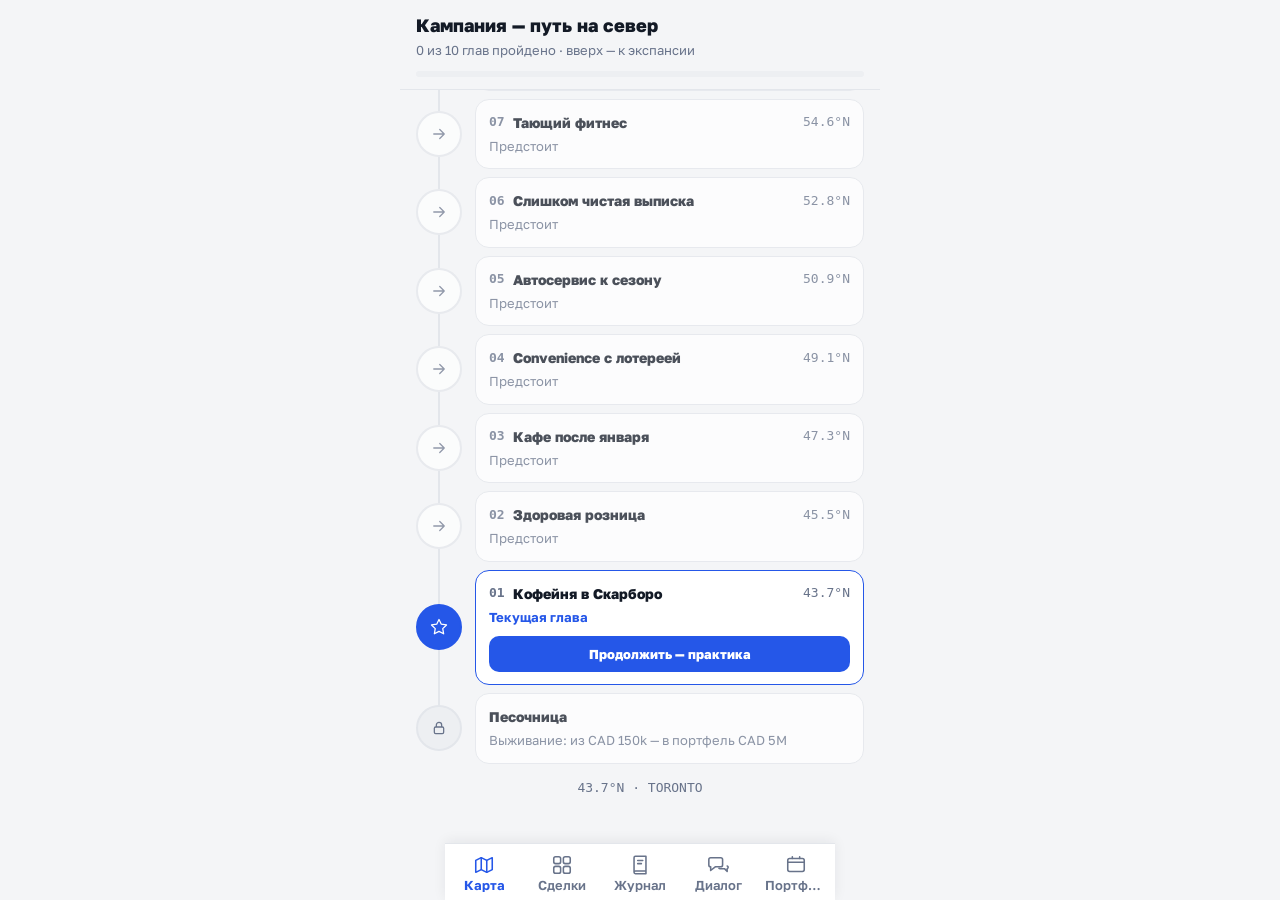
==== commit 8c5fa5d5: "FUNDER NORTH: фиксация app-shell" ====
--- a/funder/index.html
+++ b/funder/index.html
@@ -2,13 +2,13 @@
 <html lang="ru">
   <head>
     <meta charset="UTF-8" />
-    <meta name="viewport" content="width=device-width, initial-scale=1, viewport-fit=cover" />
+    <meta name="viewport" content="width=device-width, initial-scale=1, maximum-scale=1, user-scalable=no, viewport-fit=cover" />
     <meta name="theme-color" content="#0C1017" />
     <link rel="icon" type="image/svg+xml" href="/funder/icon.svg" />
     <link rel="manifest" href="/funder/manifest.webmanifest" />
     <title>FUNDER NORTH</title>
-    <script type="module" crossorigin src="/funder/assets/index-CsO9JWdt.js"></script>
-    <link rel="stylesheet" crossorigin href="/funder/assets/index-DUb1Lnt5.css">
+    <script type="module" crossorigin src="/funder/assets/index-DFvYBvoO.js"></script>
+    <link rel="stylesheet" crossorigin href="/funder/assets/index-_aiGEas5.css">
   </head>
   <body>
     <div id="app"></div>
--- a/funder/assets/index-_aiGEas5.css
+++ b/funder/assets/index-_aiGEas5.css
@@ -0,0 +1 @@
+:root{--sp-1: 4px;--sp-2: 8px;--sp-3: 12px;--sp-4: 16px;--sp-5: 24px;--sp-6: 32px;--r-8: 8px;--r-12: 12px;--r-20: 20px;--fs-micro: 13px;--fs-caption: 14px;--fs-row: 16px;--fs-body: 18px;--fs-emph: 19px;--fs-section: 21px;--fs-big: 22px;--fs-title: 28px}body{--bg: #F4F5F7;--surface: #FFFFFF;--surface2: #EDEFF2;--border: #E3E6EB;--text: #131A26;--text2: #68738A;--accent: #2557E8;--accent-soft: rgba(37, 87, 232, .1);--green: #0E9F6E;--green-soft: rgba(14, 159, 110, .12);--red: #D92D3B;--red-soft: rgba(217, 45, 59, .1);--yellow: #A25E06;--yellow-bright: #F59E0B;--yellow-soft: rgba(245, 158, 11, .16);--mono: "SF Mono", ui-monospace, "Cascadia Mono", "Roboto Mono", Consolas, monospace;--shadow-sm: 0 1px 2px rgba(16, 24, 40, .06);--shadow-md: 0 4px 12px rgba(16, 24, 40, .09);--shadow-lg: 0 12px 32px rgba(16, 24, 40, .18)}body[data-theme=dark]{color-scheme:dark;--bg: #0C1017;--surface: #151B25;--surface2: #1E2634;--border: #2A3345;--text: #F2F4F8;--text2: #93A0B8;--accent: #6D8DFF;--accent-soft: rgba(109, 141, 255, .14);--green: #34D399;--green-soft: rgba(52, 211, 153, .13);--red: #F26D79;--red-soft: rgba(242, 109, 121, .13);--yellow: #FBBF24;--yellow-bright: #FBBF24;--yellow-soft: rgba(251, 191, 36, .15);--shadow-sm: 0 1px 2px rgba(0, 0, 0, .4);--shadow-md: 0 4px 14px rgba(0, 0, 0, .45);--shadow-lg: 0 14px 36px rgba(0, 0, 0, .6)}@font-face{font-family:Golos Text;font-style:normal;font-weight:400 800;font-display:swap;src:url(/funder/fonts/golos-cyrillic-ext.woff2) format("woff2");unicode-range:U+0460-052F,U+1C80-1C8A,U+20B4,U+2DE0-2DFF,U+A640-A69F,U+FE2E-FE2F}@font-face{font-family:Golos Text;font-style:normal;font-weight:400 800;font-display:swap;src:url(/funder/fonts/golos-cyrillic.woff2) format("woff2");unicode-range:U+0301,U+0400-045F,U+0490-0491,U+04B0-04B1,U+2116}@font-face{font-family:Golos Text;font-style:normal;font-weight:400 800;font-display:swap;src:url(/funder/fonts/golos-latin-ext.woff2) format("woff2");unicode-range:U+0100-02BA,U+02BD-02C5,U+02C7-02CC,U+02CE-02D7,U+02DD-02FF,U+0304,U+0308,U+0329,U+1D00-1DBF,U+1E00-1E9F,U+1EF2-1EFF,U+2020,U+20A0-20AB,U+20AD-20C0,U+2113,U+2C60-2C7F,U+A720-A7FF}@font-face{font-family:Golos Text;font-style:normal;font-weight:400 800;font-display:swap;src:url(/funder/fonts/golos-latin.woff2) format("woff2");unicode-range:U+0000-00FF,U+0131,U+0152-0153,U+02BB-02BC,U+02C6,U+02DA,U+02DC,U+0304,U+0308,U+0329,U+2000-206F,U+20AC,U+2122,U+2191,U+2193,U+2212,U+2215,U+FEFF,U+FFFD}*,*:before,*:after{box-sizing:border-box;margin:0;padding:0}html{font-size:var(--fs-body);-webkit-text-size-adjust:100%;height:100%;overflow:hidden;overscroll-behavior:none}body{font-family:Golos Text,system-ui,sans-serif;background:var(--bg);color:var(--text);max-width:480px;margin:0 auto;font-size:var(--fs-body);line-height:1.5;-webkit-font-smoothing:antialiased;-moz-osx-font-smoothing:grayscale;height:100%;overflow:hidden;overscroll-behavior:none;touch-action:pan-y}#app{height:100%;overflow-y:auto;overflow-x:hidden;-webkit-overflow-scrolling:touch;overscroll-behavior:contain}img,svg{display:block;max-width:100%}button{font-family:inherit}@keyframes fn-toast-in{0%{transform:translate(-50%) translateY(-14px);opacity:0}to{transform:translate(-50%) translateY(0);opacity:1}}@keyframes fn-sheet-in{0%{transform:translate(-50%) translateY(100%)}to{transform:translate(-50%) translateY(0)}}@keyframes fn-fade-in{0%{opacity:0}to{opacity:1}}.fn-toast{position:fixed;top:14px;left:50%;transform:translate(-50%);width:min(358px,calc(100vw - 32px));z-index:80;display:flex;align-items:center;gap:11px;background:var(--surface);border:1.5px solid var(--border);border-radius:14px;padding:12px 14px;box-shadow:var(--shadow-lg);animation:fn-toast-in .28s ease;box-sizing:border-box}.fn-toast--info{border-color:var(--accent)}.fn-toast--warn{border-color:var(--yellow-bright)}.fn-toast--error{border-color:var(--red)}.fn-toast__icon{width:34px;height:34px;border-radius:10px;display:flex;align-items:center;justify-content:center;flex-shrink:0}.fn-toast--info .fn-toast__icon{background:var(--accent-soft);color:var(--accent)}.fn-toast--warn .fn-toast__icon{background:var(--yellow-soft);color:var(--yellow)}.fn-toast--error .fn-toast__icon{background:var(--red-soft);color:var(--red)}.fn-toast__msg{flex:1;min-width:0;font-size:var(--fs-caption);font-weight:600;line-height:1.4}.fn-sheet-scrim{position:fixed;inset:0;background:#080c1480;z-index:90;animation:fn-fade-in .2s ease}.fn-sheet{position:fixed;left:50%;transform:translate(-50%);bottom:0;width:min(390px,100vw);z-index:95;background:var(--surface);border-radius:20px 20px 0 0;box-shadow:var(--shadow-lg);padding:10px 20px 24px;box-sizing:border-box;animation:fn-sheet-in .3s cubic-bezier(.3,1,.4,1)}.fn-sheet__handle{width:38px;height:4px;border-radius:2px;background:var(--border);margin:0 auto 16px}.fn-sheet__content{display:flex;flex-direction:column;gap:8px}.fn-sheet__title{font-size:var(--fs-section);font-weight:800;color:var(--text)}.fn-sheet__body{font-size:var(--fs-body);line-height:1.55;color:var(--text)}.fn-sheet__cta{margin-top:10px;background:var(--accent);color:#fff;border:none;border-radius:var(--r-12);padding:13px;font-family:inherit;font-size:var(--fs-row);font-weight:700;cursor:pointer;width:100%}.fn-sheet__cta:active{transform:scale(.98)}.fn-theme-btn{width:34px;height:34px;border-radius:var(--r-12);border:1px solid var(--border);background:var(--surface);color:var(--text);display:flex;align-items:center;justify-content:center;cursor:pointer;flex-shrink:0}.fn-theme-btn:hover{border-color:var(--accent)}.fn-theme-btn:active{transform:scale(.94)}body:not([data-theme=dark]) .fn-theme-btn__sun{display:none}body[data-theme=dark] .fn-theme-btn__moon{display:none}.fn-chips{display:flex;gap:6px;overflow-x:auto;padding-bottom:2px;-webkit-overflow-scrolling:touch}.fn-chips__item{flex-shrink:0;border-radius:999px;padding:6px 12px;font-family:inherit;font-size:var(--fs-micro);font-weight:700;cursor:pointer;border:1.5px solid var(--border);background:var(--surface);color:var(--text);white-space:nowrap}.fn-chips__item--active{border-color:var(--accent);background:var(--accent);color:#fff}.fn-segmented{display:flex;background:var(--surface2);border-radius:var(--r-12);padding:3px;gap:3px}.fn-segmented__item{flex:1;border:none;border-radius:10px;padding:8px 4px;font-family:inherit;font-size:var(--fs-micro);font-weight:700;cursor:pointer;background:transparent;color:var(--text2);white-space:nowrap}.fn-segmented__item:active{transform:scale(.98)}.fn-slider{display:flex;flex-direction:column;gap:8px}.fn-slider__header{display:flex;align-items:center;justify-content:space-between}.fn-slider__val-row{display:flex;align-items:center;gap:8px;margin-left:auto}.fn-slider__value{font-family:var(--mono, monospace);font-size:var(--fs-section);font-weight:700;font-variant-numeric:tabular-nums}.fn-slider__zone{font-size:var(--fs-micro);font-weight:700;color:#fff;border-radius:999px;padding:3px 9px}.fn-slider__input{-webkit-appearance:none;appearance:none;background:transparent;margin:0;width:100%;height:26px}.fn-slider__input::-webkit-slider-runnable-track{height:8px;border-radius:4px;background:var(--fn-slider-track, var(--accent))}.fn-slider__input::-webkit-slider-thumb{-webkit-appearance:none;width:24px;height:24px;border-radius:50%;background:var(--surface);border:2.5px solid var(--accent);box-shadow:var(--shadow-md);cursor:pointer;margin-top:-8px}.fn-slider__input::-moz-range-track{height:8px;border-radius:4px;background:var(--fn-slider-track, var(--accent))}.fn-slider__input::-moz-range-thumb{width:19px;height:19px;border-radius:50%;background:var(--surface);border:2.5px solid var(--accent);box-shadow:var(--shadow-md);cursor:pointer}.fn-hint{display:flex;align-items:center;gap:12px}.fn-hint__btn{display:flex;align-items:center;gap:9px;background:var(--accent-soft);color:var(--accent);border:none;border-radius:var(--r-12);padding:11px 16px;font-family:inherit;font-size:var(--fs-row);font-weight:700;cursor:pointer}.fn-hint__btn:active{transform:scale(.96)}.fn-hint__bulb{flex-shrink:0}.fn-hint__dots{display:flex;align-items:center;gap:5px}.fn-hint__dot{display:inline-block;width:7px;height:7px;border-radius:50%;background:var(--border);transition:background .2s}.fn-hint__panel .fn-sheet__content{display:flex;flex-direction:column;gap:10px}.fn-hint__title-row{display:flex;align-items:center;justify-content:space-between;gap:8px}.fn-hint__sheet-dots{display:flex;gap:4px}.fn-hint__sheet-dot{display:inline-block;width:7px;height:7px;border-radius:50%;background:var(--border)}.fn-hint__sheet-text{font-size:var(--fs-body);line-height:1.6;color:var(--text);margin:0}.fn-hint__btn-row{display:flex;gap:8px;margin-top:6px}.fn-hint__cta{flex:1;border-radius:var(--r-12);padding:12px;font-family:inherit;font-size:var(--fs-body);font-weight:700;cursor:pointer}.fn-hint__cta--secondary{background:var(--surface);color:var(--text);border:1.5px solid var(--border)}.fn-hint__cta--secondary:hover{border-color:var(--accent)}.fn-hint__cta--primary{background:var(--accent);color:#fff;border:none}.fn-hint__cta--primary:active{transform:scale(.97)}.fn-term-link{color:var(--accent);border-bottom:1.5px dashed var(--accent);cursor:pointer;font-weight:inherit;display:inline}.fn-term-link:hover{opacity:.8}.fn-nav{position:fixed;bottom:0;left:50%;transform:translate(-50%);width:min(390px,100vw);z-index:60;background:var(--surface);border-top:1px solid var(--border);box-shadow:0 -2px 12px #10182812;display:flex;align-items:stretch;padding-bottom:env(safe-area-inset-bottom,0px);box-sizing:border-box}.fn-nav__tab{flex:1;display:flex;flex-direction:column;align-items:center;justify-content:center;gap:3px;padding:10px 4px 8px;border:none;background:transparent;color:var(--text2);cursor:pointer;font-family:inherit;text-decoration:none;transition:color .15s;min-width:0;-webkit-tap-highlight-color:transparent}.fn-nav__tab:hover,.fn-nav__tab--active{color:var(--accent)}.fn-nav__icon{width:22px;height:22px;flex-shrink:0;display:flex;align-items:center;justify-content:center}.fn-nav__label{font-size:var(--fs-micro);font-weight:600;white-space:nowrap;overflow:hidden;text-overflow:ellipsis;max-width:62px;line-height:1}.fn-nav__tab--active .fn-nav__label{font-weight:700}.fn-has-nav{padding-bottom:calc(64px + env(safe-area-inset-bottom,0px))}.fn-map{display:flex;flex-direction:column;min-height:100vh;background:var(--bg)}.fn-map__header{padding:12px var(--sp-4);display:flex;flex-direction:column;gap:10px;border-bottom:1px solid var(--border);position:sticky;top:0;background:var(--bg);z-index:30}.fn-map__header-row{display:flex;align-items:center;gap:11px}.fn-map__header-title{font-size:var(--fs-body);font-weight:800;color:var(--text)}.fn-map__header-sub{font-size:var(--fs-micro);color:var(--text2);margin-top:2px}.fn-map__progress-track{height:6px;border-radius:3px;background:var(--surface2);overflow:hidden}.fn-map__progress-fill{height:100%;border-radius:3px;background:var(--green);transition:width .4s ease}.fn-map__main{display:flex;flex-direction:column;padding:var(--sp-4) var(--sp-4) 0;padding-bottom:calc(64px + env(safe-area-inset-bottom,0px));flex:1}.fn-map__path{display:flex;flex-direction:column}.fn-map__row{display:flex;gap:13px;min-height:74px}.fn-map__col-left{display:flex;flex-direction:column;align-items:center;width:46px;flex-shrink:0}.fn-map__line{width:0;flex:1;border-left:2px solid var(--border)}.fn-map__line--hidden{border-left-color:transparent}.fn-map__node{width:46px;height:46px;border-radius:50%;display:flex;align-items:center;justify-content:center;cursor:pointer;box-sizing:border-box;border:2px solid var(--border);flex-shrink:0;transition:transform .15s ease}.fn-map__node:active{transform:scale(.93)}.fn-map__node--lock{background:var(--surface2);color:var(--text2);border-color:var(--border)}.fn-map__node--passed{background:var(--green-soft);color:var(--green);border-color:var(--green)}.fn-map__node--current{background:var(--accent);color:#fff;border-color:var(--accent);animation:fn-map-ring 1.8s ease-out infinite}.fn-map__node--ahead{background:var(--surface);color:var(--text2);border-color:var(--border);opacity:.7}@keyframes fn-map-ring{0%{box-shadow:0 0 0 0 var(--accent-soft)}70%{box-shadow:0 0 0 9px #2557e800}to{box-shadow:0 0 #2557e800}}.fn-map__card{flex:1;min-width:0;align-self:center;border:1.5px solid var(--border);border-radius:14px;padding:12px 13px;margin:4px 0;cursor:pointer;background:var(--surface);transition:border-color .15s ease,transform .1s ease}.fn-map__card:hover{border-color:var(--accent)}.fn-map__card:active{transform:scale(.99)}.fn-map__card--current{border-color:var(--accent);background:var(--surface)}.fn-map__card--passed{background:var(--surface)}.fn-map__card--ahead{opacity:.75;background:var(--surface)}.fn-map__card-head{display:flex;align-items:center;gap:8px}.fn-map__card-num{font-family:var(--mono);font-size:var(--fs-micro);font-weight:700;color:var(--text2);flex-shrink:0}.fn-map__card-title{flex:1;font-size:var(--fs-caption);font-weight:800;white-space:nowrap;overflow:hidden;text-overflow:ellipsis;color:var(--text)}.fn-map__grade{width:22px;height:22px;border-radius:7px;font-family:var(--mono);font-size:var(--fs-micro);font-weight:800;display:flex;align-items:center;justify-content:center;flex-shrink:0}.fn-map__lat{font-family:var(--mono);font-size:var(--fs-micro);color:var(--text2);flex-shrink:0}.fn-map__card-sub{display:flex;align-items:center;gap:6px;margin-top:4px}.fn-map__inline-cta{margin-top:9px;width:100%;background:var(--accent);color:#fff;border:none;border-radius:10px;padding:10px;font-family:inherit;font-size:var(--fs-micro);font-weight:800;cursor:pointer;transition:transform .1s ease}.fn-map__inline-cta:active{transform:scale(.98)}.fn-map__footer{text-align:center;font-size:var(--fs-micro);color:var(--text2);font-family:var(--mono);padding:10px 0 40px}.fn-map-sheet-btn{width:100%;border:none;border-radius:12px;padding:13px;font-family:inherit;font-size:var(--fs-row);font-weight:800;cursor:pointer;transition:transform .1s ease}.fn-map-sheet-btn:active{transform:scale(.98)}.fn-map-sheet-btn--primary{background:var(--accent);color:#fff}.fn-map-sheet-btn--secondary{background:var(--surface);color:var(--text);border:1.5px solid var(--border)}.fn-map-sheet-btn--secondary:hover{border-color:var(--accent)}.fn-crm{display:flex;flex-direction:column;min-height:100vh;background:var(--bg);animation:fn-fade-in .2s ease}.fn-crm__header{padding:12px var(--sp-4);display:flex;flex-direction:column;gap:10px;border-bottom:1px solid var(--border);position:sticky;top:0;background:var(--bg);z-index:30}.fn-crm__header-row{display:flex;align-items:center;gap:11px}.fn-crm__header-text{flex:1;min-width:0}.fn-crm__header-title{font-size:var(--fs-body);font-weight:800;color:var(--text)}.fn-crm__header-sub{font-size:var(--fs-micro);color:var(--text2);margin-top:2px}.fn-chips{display:flex;gap:6px;overflow-x:auto;padding-bottom:2px;-webkit-overflow-scrolling:touch;scrollbar-width:none}.fn-chips::-webkit-scrollbar{display:none}.fn-chips__item{flex-shrink:0;border-radius:999px;padding:6px 12px;font-family:inherit;font-size:var(--fs-micro);font-weight:700;cursor:pointer;border:1.5px solid var(--border);background:var(--surface);color:var(--text);white-space:nowrap;transition:transform .1s ease}.fn-chips__item:active{transform:scale(.96)}.fn-chips__item--active{background:var(--accent);border-color:var(--accent);color:#fff}.fn-crm__main{display:flex;flex-direction:column;gap:14px;padding:14px var(--sp-4) calc(64px + env(safe-area-inset-bottom,0px))}.fn-crm__section{display:flex;flex-direction:column;gap:8px}.fn-crm__section-title{font-size:var(--fs-micro);font-weight:700;letter-spacing:.08em;color:var(--text2);text-transform:uppercase}.fn-crm__row{display:flex;align-items:center;gap:11px;background:var(--surface);border:1px solid var(--border);border-radius:13px;padding:12px 13px;cursor:pointer;transition:border-color .15s ease,transform .1s ease}.fn-crm__row:hover{border-color:var(--accent)}.fn-crm__row:active{transform:scale(.99)}.fn-crm__icon{width:38px;height:38px;border-radius:11px;background:var(--surface2);color:var(--text);display:flex;align-items:center;justify-content:center;flex-shrink:0}.fn-crm__row-text{flex:1;min-width:0}.fn-crm__row-name{font-size:var(--fs-caption);font-weight:700;white-space:nowrap;overflow:hidden;text-overflow:ellipsis;color:var(--text)}.fn-crm__row-sub{font-size:var(--fs-micro);margin-top:2px}.fn-crm__row-right{display:flex;flex-direction:column;align-items:flex-end;gap:4px;flex-shrink:0}.fn-crm__row-amount{font-family:var(--mono);font-size:var(--fs-caption);font-weight:700;font-variant-numeric:tabular-nums;color:var(--text)}.fn-crm__dot{width:10px;height:10px;border-radius:50%;border:1.5px solid var(--border);box-sizing:border-box}.fn-merchant{display:flex;flex-direction:column;min-height:100vh;background:var(--bg);animation:fn-fade-in .2s ease;padding-bottom:110px}.fn-merchant__header{padding:12px var(--sp-4);display:flex;align-items:center;gap:10px;border-bottom:1px solid var(--border);position:sticky;top:0;background:var(--bg);z-index:30}.fn-merchant__back-btn{width:34px;height:34px;border-radius:10px;border:1px solid var(--border);background:var(--surface);color:var(--text);display:flex;align-items:center;justify-content:center;cursor:pointer;flex-shrink:0;transition:border-color .15s ease}.fn-merchant__back-btn:hover{border-color:var(--accent)}.fn-merchant__header-text{flex:1;min-width:0}.fn-merchant__header-name{font-size:var(--fs-row);font-weight:800;white-space:nowrap;overflow:hidden;text-overflow:ellipsis;color:var(--text)}.fn-merchant__header-sub{font-size:var(--fs-micro);color:var(--text2);margin-top:1px}.fn-merchant__main{display:flex;flex-direction:column;gap:12px;padding:14px var(--sp-4)}.fn-merchant__identity{background:var(--surface);border:1px solid var(--border);border-radius:14px;padding:14px;display:flex;align-items:center;gap:12px}.fn-merchant__identity-icon{width:44px;height:44px;border-radius:13px;background:var(--accent-soft);color:var(--accent);display:flex;align-items:center;justify-content:center;flex-shrink:0}.fn-merchant__identity-text{flex:1;min-width:0}.fn-merchant__identity-name{font-size:var(--fs-emph);font-weight:800;color:var(--text)}.fn-merchant__identity-meta{font-size:var(--fs-micro);color:var(--text2);margin-top:2px}.fn-merchant__traffic{display:flex;gap:5px;flex-shrink:0}.fn-merchant__traffic-dot{width:11px;height:11px;border-radius:50%;background:var(--surface2);border:1px solid var(--border);box-sizing:border-box}.fn-merchant__traffic-dot--on{border:none;box-shadow:0 0 0 3px var(--green-soft)}.fn-merchant__traffic-dot--on.fn-merchant__traffic-dot--green{background:var(--green)}.fn-merchant__traffic-dot--on.fn-merchant__traffic-dot--yellow{background:var(--yellow-bright);box-shadow:0 0 0 3px var(--yellow-soft)}.fn-merchant__traffic-dot--on.fn-merchant__traffic-dot--red{background:var(--red);box-shadow:0 0 0 3px var(--red-soft)}.fn-merchant__numbers{display:grid;grid-template-columns:1fr 1fr 1fr;gap:8px}.fn-merchant__num-cell{background:var(--surface);border:1px solid var(--border);border-radius:12px;padding:11px 10px;display:flex;flex-direction:column;gap:3px}.fn-merchant__num-cell--warn{background:var(--yellow-soft);border-color:var(--yellow-bright)}.fn-merchant__num-label{font-size:var(--fs-micro);font-weight:600;color:var(--text2)}.fn-merchant__num-cell--warn .fn-merchant__num-label{color:var(--yellow)}.fn-merchant__num-value{font-family:var(--mono);font-size:var(--fs-row);font-weight:700;color:var(--text)}.fn-merchant__num-sub{font-size:var(--fs-micro);color:var(--text2)}.fn-merchant__disc-badge{font-size:var(--fs-micro);font-weight:800;color:var(--yellow);margin-left:4px}.fn-merchant__disc-badge--pos{color:var(--green)}.fn-segmented{display:flex;background:var(--surface2);border-radius:12px;padding:3px;gap:3px}.fn-segmented__item{flex:1;border:none;border-radius:10px;padding:8px 4px;font-family:inherit;font-size:var(--fs-micro);font-weight:700;cursor:pointer;background:transparent;color:var(--text2);box-shadow:none;transition:background .15s ease,color .15s ease}.fn-segmented__item--active{background:var(--surface);color:var(--text);box-shadow:var(--shadow-sm)}.fn-merchant__tab-panel{display:none;animation:fn-fade-in .2s ease}.fn-merchant__tab-panel--active{display:flex;flex-direction:column}.fn-merchant__app-card{background:var(--surface);border:1px solid var(--border);border-radius:14px;padding:6px 14px}.fn-merchant__app-row{display:flex;justify-content:space-between;align-items:center;gap:10px;padding:10px 0;border-bottom:1px solid var(--border)}.fn-merchant__app-row:last-child{border-bottom:none}.fn-merchant__app-label{font-size:var(--fs-caption);color:var(--text2);flex-shrink:0}.fn-merchant__app-value{font-size:var(--fs-caption);font-weight:700;text-align:right;color:var(--text)}.fn-merchant__app-value--mono{font-family:var(--mono)}.fn-merchant__stmt-card{background:var(--surface);border:1px solid var(--border);border-radius:14px;padding:14px;display:flex;flex-direction:column;gap:10px}.fn-merchant__stmt-preview{display:flex;flex-direction:column;gap:6px;opacity:.55}.fn-merchant__stmt-row{display:flex;justify-content:space-between;font-family:var(--mono);font-size:var(--fs-micro)}.fn-merchant__stmt-credit{color:var(--green);font-weight:600}.fn-merchant__stmt-desc{color:var(--text2)}.fn-merchant__stmt-hint{font-size:var(--fs-micro);color:var(--text2);line-height:1.45}.fn-merchant__stmt-btn{display:flex;align-items:center;justify-content:center;gap:7px;background:var(--accent-soft);color:var(--accent);border-radius:11px;padding:11px;font-size:var(--fs-caption);font-weight:700;cursor:pointer;border:none;font-family:inherit;transition:transform .1s ease;text-decoration:none}.fn-merchant__stmt-btn:active{transform:scale(.98)}.fn-merchant__tl-card{background:var(--surface);border:1px solid var(--border);border-radius:14px;padding:14px;display:flex;flex-direction:column}.fn-merchant__tl-entry{display:flex;gap:11px}.fn-merchant__tl-left{display:flex;flex-direction:column;align-items:center}.fn-merchant__tl-icon-wrap{width:30px;height:30px;border-radius:9px;display:flex;align-items:center;justify-content:center;flex-shrink:0}.fn-merchant__tl-line{width:1.5px;flex:1;background:var(--border);min-height:14px}.fn-merchant__tl-right{flex:1;padding-bottom:14px;min-width:0}.fn-merchant__tl-entry:last-child .fn-merchant__tl-right{padding-bottom:0}.fn-merchant__tl-row{display:flex;justify-content:space-between;gap:8px;align-items:baseline}.fn-merchant__tl-date{font-size:var(--fs-micro);color:var(--text2);font-family:var(--mono)}.fn-merchant__tl-meta{font-size:var(--fs-micro);font-weight:700;font-family:var(--mono);color:var(--text2)}.fn-merchant__tl-title{font-size:var(--fs-caption);font-weight:700;margin-top:2px;color:var(--text)}.fn-merchant__tl-sub{font-size:var(--fs-micro);color:var(--text2);margin-top:1px}.fn-merchant__cta-bar{position:fixed;bottom:0;left:50%;transform:translate(-50%);width:min(390px,100vw);z-index:50;box-sizing:border-box;padding:10px 16px 14px;background:linear-gradient(transparent,var(--bg) 30%)}.fn-merchant__cta-btn{display:flex;align-items:center;justify-content:center;gap:8px;width:100%;background:var(--accent);color:#fff;border:none;border-radius:13px;padding:14px;font-family:inherit;font-size:var(--fs-emph);font-weight:800;cursor:pointer;box-sizing:border-box;box-shadow:var(--shadow-md);transition:transform .1s ease}.fn-merchant__cta-btn:active{transform:scale(.98)}.fn-term-link{color:var(--accent);border-bottom:1.5px dashed var(--accent);cursor:pointer;font-weight:700}@keyframes fn-pulse{0%,to{box-shadow:0 0 #f59e0b00}50%{box-shadow:0 0 0 5px #f59e0b4d}}@keyframes fn-row-fade{0%{opacity:0}to{opacity:1}}.fn-stmt{display:flex;flex-direction:column;min-height:100vh;background:var(--bg);padding-bottom:172px;box-sizing:border-box;max-width:390px;margin:0 auto}.fn-stmt__header{padding:12px var(--sp-4) 10px;display:flex;flex-direction:column;gap:10px;border-bottom:1px solid var(--border);background:var(--bg);position:sticky;top:0;z-index:30}.fn-stmt__header-row{display:flex;align-items:center;gap:11px}.fn-stmt__icon{width:40px;height:40px;border-radius:var(--r-12);background:var(--accent-soft);color:var(--accent);display:flex;align-items:center;justify-content:center;flex-shrink:0}.fn-stmt__merchant-info{flex:1;min-width:0}.fn-stmt__merchant-name{font-size:var(--fs-emph);font-weight:800;white-space:nowrap;overflow:hidden;text-overflow:ellipsis;color:var(--text)}.fn-stmt__merchant-sub{font-size:var(--fs-micro);color:var(--text2);margin-top:1px}.fn-stmt__merchant-sub span{font-family:var(--mono);font-weight:700;color:var(--text)}.fn-stmt__header-actions{display:flex;gap:8px}.fn-stmt__action-btn{flex:1;display:flex;align-items:center;justify-content:center;gap:7px;background:var(--surface);border:1px solid var(--border);border-radius:11px;padding:9px;font-family:inherit;font-size:var(--fs-caption);font-weight:700;color:var(--text);cursor:pointer}.fn-stmt__action-btn:hover{border-color:var(--accent);color:var(--accent)}.fn-stmt__chart-section{padding:12px var(--sp-4) 4px}.fn-stmt__chart-card{background:var(--surface);border:1px solid var(--border);border-radius:14px;padding:12px 14px 10px;display:flex;flex-direction:column;gap:6px}.fn-stmt__chart-header{display:flex;justify-content:space-between;align-items:baseline}.fn-stmt__chart-label{font-size:var(--fs-micro);font-weight:700;color:var(--text2);letter-spacing:.04em;text-transform:uppercase}.fn-stmt__chart-minmax{font-size:var(--fs-micro);color:var(--text2)}.fn-stmt__chart-minmax span{font-family:var(--mono);font-weight:600;color:var(--text)}.fn-stmt__chart-svg{width:100%;height:64px;display:block}.fn-stmt__chart-footer{display:flex;justify-content:space-between;font-size:var(--fs-micro);color:var(--text2)}.fn-stmt__toolbar{padding:10px var(--sp-4) 0;display:flex;gap:8px}.fn-stmt__search-wrap{flex:1;display:flex;align-items:center;gap:8px;background:var(--surface);border:1.5px solid var(--border);border-radius:11px;padding:0 12px}.fn-stmt__search-wrap:focus-within{border-color:var(--accent)}.fn-stmt__search-icon{color:var(--text2);flex-shrink:0}.fn-stmt__search{flex:1;border:none;outline:none;background:transparent;font-family:inherit;font-size:var(--fs-caption);color:var(--text);padding:10px 0;min-width:0}.fn-stmt__search::placeholder{color:var(--text2);opacity:.8}.fn-stmt__filter-bar{position:sticky;top:0;z-index:20;background:var(--bg);padding:8px var(--sp-4) 0;display:flex;flex-direction:column;gap:8px;border-bottom:1px solid var(--border)}.fn-stmt__col-header{display:grid;grid-template-columns:34px 1fr 78px 70px;gap:6px;padding:6px 2px 7px;font-size:var(--fs-micro);font-weight:700;letter-spacing:.05em;color:var(--text2);text-transform:uppercase}.fn-stmt__col-header-right{text-align:right}.fn-stmt__table{padding:0 var(--sp-4);background:var(--surface);min-height:60px}.fn-stmt__empty{padding:28px 0;text-align:center;font-size:var(--fs-caption);color:var(--text2)}.fn-stmt__row{border-bottom:1px solid var(--border);transition:background .15s}.fn-stmt__row--pulse{animation:fn-pulse .8s ease 2;border-radius:var(--r-8)}.fn-stmt__row-cells{display:grid;grid-template-columns:34px 1fr 78px 70px;gap:6px;align-items:center;padding:9px 2px;cursor:pointer}.fn-stmt__row-date{font-size:var(--fs-row);color:var(--text2);font-family:var(--mono)}.fn-stmt__row-desc-wrap{min-width:0}.fn-stmt__row-desc{font-size:var(--fs-row);font-weight:600;white-space:nowrap;overflow:hidden;text-overflow:ellipsis;color:var(--text)}.fn-stmt__row-badge{display:inline-block;margin-top:3px;font-size:var(--fs-micro);font-weight:700;border-radius:999px;padding:1.5px 7px}.fn-stmt__row-badge--red{color:var(--red);background:var(--red-soft)}.fn-stmt__row-badge--yellow{color:var(--yellow);background:var(--yellow-soft)}.fn-stmt__row-amount{text-align:right;font-family:var(--mono);font-size:var(--fs-row);font-weight:600;font-variant-numeric:tabular-nums}.fn-stmt__row-amount--dep{color:var(--green)}.fn-stmt__row-amount--deb{color:var(--text)}.fn-stmt__row-balance{text-align:right;font-family:var(--mono);font-size:var(--fs-row);color:var(--text2);font-variant-numeric:tabular-nums}.fn-stmt__flag-panel{padding:2px 2px 12px;display:flex;flex-direction:column;gap:9px;animation:fn-row-fade .18s ease}.fn-stmt__flag-label{font-size:var(--fs-row);font-weight:700;color:var(--text2);letter-spacing:.05em;text-transform:uppercase}.fn-stmt__flag-chips{display:flex;flex-wrap:wrap;gap:6px}.fn-stmt__flag-chip{border-radius:999px;padding:6px 11px;font-family:inherit;font-size:var(--fs-row);font-weight:700;cursor:pointer;border:1.5px solid var(--border);background:var(--surface2);color:var(--text2);transition:transform .1s}.fn-stmt__flag-chip:active{transform:scale(.95)}.fn-stmt__flag-chip--active-red{border-color:var(--red);background:var(--red-soft);color:var(--red)}.fn-stmt__flag-chip--active-yellow{border-color:var(--yellow-bright);background:var(--yellow-soft);color:var(--yellow)}.fn-stmt__explain-btn{align-self:flex-start;background:none;border:none;border-bottom:1.5px dashed var(--accent);padding:0;font-family:inherit;font-size:var(--fs-caption);color:var(--accent);cursor:pointer}.fn-stmt__calc-panel{position:fixed;bottom:0;left:50%;transform:translate(-50%);width:min(390px,100vw);z-index:50;display:flex;flex-direction:column;box-sizing:border-box}.fn-stmt__calc-inner{margin:0 10px;background:var(--surface);border:1px solid var(--border);border-bottom:none;border-radius:16px 16px 0 0;box-shadow:var(--shadow-lg);overflow:hidden}.fn-stmt__calc-header{display:flex;align-items:center;gap:10px;padding:11px 14px;cursor:pointer}.fn-stmt__calc-icon{color:var(--accent);flex-shrink:0}.fn-stmt__calc-meta{flex:1;min-width:0}.fn-stmt__calc-title{font-size:var(--fs-caption);font-weight:800;color:var(--text)}.fn-stmt__calc-summary{font-size:var(--fs-micro);color:var(--text2);white-space:nowrap;overflow:hidden;text-overflow:ellipsis}.fn-stmt__calc-badge{font-size:var(--fs-micro);font-weight:700;color:var(--accent);background:var(--accent-soft);border-radius:999px;padding:3px 9px;flex-shrink:0}.fn-stmt__calc-chevron{color:var(--text2);flex-shrink:0;transition:transform .2s}.fn-stmt__calc-chevron--up{transform:rotate(180deg)}.fn-stmt__calc-fields{padding:12px 14px 14px;display:grid;grid-template-columns:1fr 1fr;gap:10px;border-top:1px solid var(--border)}.fn-stmt__field-label{display:flex;flex-direction:column;gap:5px}.fn-stmt__field-name{display:flex;align-items:center;gap:5px;font-size:var(--fs-micro);font-weight:600;color:var(--text2)}.fn-stmt__field-howto{background:none;border:none;border-bottom:1px dashed var(--accent);padding:0;font-family:inherit;font-size:var(--fs-micro);color:var(--accent);cursor:pointer}.fn-stmt__field-input{background:var(--bg);border:1.5px solid var(--border);border-radius:10px;padding:9px 11px;font-family:var(--mono);font-size:var(--fs-caption);font-weight:600;color:var(--text);outline:none;width:100%;box-sizing:border-box}.fn-stmt__field-input:focus{border-color:var(--accent)}.fn-stmt__field-input--error{border-color:var(--red)}.fn-stmt__calc-cta{padding:0 10px 10px}.fn-stmt__cta-btn{width:100%;background:var(--accent);color:#fff;border:none;border-radius:13px;padding:14px;font-family:inherit;font-size:var(--fs-emph);font-weight:800;cursor:pointer;display:flex;align-items:center;justify-content:center;gap:8px}.fn-stmt__cta-btn:active{transform:scale(.98)}.fn-terms{display:flex;flex-direction:column;min-height:100vh;background:var(--bg);padding-bottom:320px;box-sizing:border-box;max-width:390px;margin:0 auto}.fn-terms__header{padding:12px var(--sp-4) 10px;display:flex;flex-direction:column;gap:10px;border-bottom:1px solid var(--border);background:var(--bg);position:sticky;top:0;z-index:30}.fn-terms__header-row{display:flex;align-items:center;gap:11px}.fn-terms__icon{width:38px;height:38px;border-radius:11px;background:var(--accent-soft);color:var(--accent);display:flex;align-items:center;justify-content:center;flex-shrink:0}.fn-terms__merchant-info{flex:1;min-width:0}.fn-terms__merchant-name{font-size:var(--fs-emph);font-weight:800;white-space:nowrap;overflow:hidden;text-overflow:ellipsis}.fn-terms__merchant-sub{font-size:var(--fs-caption);color:var(--text2)}.fn-terms__pills{display:flex;align-items:center;gap:6px;overflow-x:auto;-webkit-overflow-scrolling:touch;scrollbar-width:none}.fn-terms__pills::-webkit-scrollbar{display:none}.fn-terms__pill{flex-shrink:0;font-size:var(--fs-micro);font-weight:700;border-radius:999px;padding:5px 10px;white-space:nowrap}.fn-terms__pill--accent{color:var(--accent);background:var(--accent-soft)}.fn-terms__pill--red{color:var(--red);background:var(--red-soft)}.fn-terms__main{display:flex;flex-direction:column;gap:12px;padding:14px var(--sp-4)}.fn-terms__card{background:var(--surface);border:1px solid var(--border);border-radius:14px;padding:14px var(--sp-4);display:flex;flex-direction:column;gap:4px}.fn-terms__card--checks{padding:6px var(--sp-4);gap:0}.fn-terms__card-header{display:flex;justify-content:space-between;align-items:baseline}.fn-terms__card-label{font-size:var(--fs-caption);font-weight:700}.fn-terms__card-label--sm{font-size:var(--fs-micro);font-weight:600;color:var(--text2)}.fn-terms__card-value{font-size:var(--fs-section);font-weight:700;font-variant-numeric:tabular-nums}.fn-terms__mono{font-family:var(--mono)}.fn-terms__emph{font-size:var(--fs-emph);font-weight:700}.fn-terms__term-btn{background:none;border:none;padding:0;font-family:inherit;color:var(--text);border-bottom:1.5px dashed var(--accent);cursor:pointer}.fn-terms__link-sm{font-size:var(--fs-micro);color:var(--accent);border-bottom:1px dashed var(--accent);cursor:pointer}.fn-terms__track-wrap{position:relative;padding-top:16px}.fn-terms__track-inner{position:relative;height:28px}.fn-terms__track-bg{position:absolute;top:10px;left:0;right:0;height:8px;border-radius:4px;background:var(--surface2);pointer-events:none}.fn-terms__track-bg--factor{background:linear-gradient(90deg,var(--green) 0% 33.4%,var(--yellow-bright) 33.4% 66.7%,var(--red) 66.7% 100%);opacity:.85}.fn-terms__range{position:absolute;top:0;left:0;width:100%;height:28px;-webkit-appearance:none;appearance:none;background:transparent;margin:0;padding:0;cursor:pointer;z-index:2}.fn-terms__range::-webkit-slider-runnable-track{height:8px;background:transparent}.fn-terms__range::-webkit-slider-thumb{-webkit-appearance:none;width:24px;height:24px;border-radius:50%;background:var(--surface);border:2.5px solid var(--accent);box-shadow:var(--shadow-md);cursor:pointer;margin-top:-8px}.fn-terms__range::-moz-range-track{height:8px;background:transparent}.fn-terms__range::-moz-range-thumb{width:19px;height:19px;border-radius:50%;background:var(--surface);border:2.5px solid var(--accent);box-shadow:var(--shadow-md);cursor:pointer}.fn-terms__range:disabled{cursor:default;opacity:.5}.fn-terms__req-marker{position:absolute;top:0;transform:translate(-50%);display:flex;flex-direction:column;align-items:center;pointer-events:none;z-index:1}.fn-terms__req-label{font-size:var(--fs-micro);font-weight:700;color:var(--text2);white-space:nowrap;line-height:1.2}.fn-terms__req-line{width:1.5px;height:7px;background:var(--text2)}.fn-terms__bench-zone{position:absolute;top:0;height:100%;background:var(--accent-soft);border-left:1.5px solid var(--accent);border-right:1.5px solid var(--accent);box-sizing:border-box;border-radius:0}.fn-terms__track-footer{display:flex;justify-content:space-between;font-size:var(--fs-micro);color:var(--text2);margin-top:2px}.fn-terms__bench-label{color:var(--accent);font-weight:700}.fn-terms__factor-right{display:flex;align-items:center;gap:8px}.fn-terms__zone-badge{font-size:var(--fs-micro);font-weight:700;color:#fff;border-radius:999px;padding:3px 9px}.fn-terms__seg{display:flex;background:var(--surface2);border-radius:12px;padding:3px;gap:3px}.fn-terms__seg-btn{flex:1;border:none;border-radius:10px;padding:9px 6px;font-family:inherit;font-size:var(--fs-micro);font-weight:700;cursor:pointer;background:transparent;color:var(--text2);transition:background .15s,color .15s,box-shadow .15s}.fn-terms__seg-btn--active{background:var(--surface);color:var(--text);box-shadow:var(--shadow-sm)}.fn-terms__hb-slider{display:flex;flex-direction:column;gap:4px;margin-top:8px}.fn-terms__hb-note{font-size:var(--fs-caption);color:var(--text2);line-height:1.45;padding-top:2px}.fn-terms__check-row{display:flex;align-items:center;gap:10px;cursor:pointer;padding:10px 0;user-select:none;-webkit-user-select:none}.fn-terms__check-row--border{border-bottom:1px solid var(--border)}.fn-terms__checkbox{width:21px;height:21px;border-radius:6px;border:1.5px solid var(--border);background:var(--surface);display:flex;align-items:center;justify-content:center;box-sizing:border-box;flex-shrink:0;transition:background .15s,border-color .15s}.fn-terms__checkbox--checked{background:var(--accent);border-color:var(--accent);color:#fff}.fn-terms__check-label{flex:1;font-size:var(--fs-caption);display:flex;align-items:baseline;gap:6px}.fn-terms__check-sub{font-size:var(--fs-micro);color:var(--text2)}.fn-terms__bottom{position:fixed;bottom:0;left:50%;transform:translate(-50%);width:min(390px,100vw);z-index:50;box-sizing:border-box;padding:0 10px}.fn-terms__bottom-inner{background:var(--surface);border:1px solid var(--border);border-bottom:none;border-radius:16px 16px 0 0;box-shadow:var(--shadow-lg);padding:12px 14px 10px;display:flex;flex-direction:column;gap:9px}.fn-terms__metrics-row{display:flex;gap:12px}.fn-terms__metric{flex:1}.fn-terms__metric-label{font-size:var(--fs-micro);font-weight:600;color:var(--text2)}.fn-terms__metric-val{font-size:var(--fs-emph);font-weight:700;font-variant-numeric:tabular-nums}.fn-terms__load-section{display:flex;flex-direction:column;gap:5px}.fn-terms__load-header{display:flex;justify-content:space-between;align-items:center}.fn-terms__load-title{font-size:var(--fs-caption);color:var(--text2)}.fn-terms__load-badge-wrap{display:flex;align-items:center;gap:6px}.fn-terms__load-pct{font-size:var(--fs-row);font-weight:800}.fn-terms__load-badge{font-size:var(--fs-micro);font-weight:700;color:#fff;border-radius:999px;padding:2.5px 8px}.fn-terms__load-bar{position:relative;height:10px;border-radius:5px;overflow:hidden;background:linear-gradient(90deg,var(--green-soft) 0% 37.5%,var(--yellow-soft) 37.5% 62.5%,var(--red-soft) 62.5% 100%)}.fn-terms__load-bar-old{position:absolute;top:0;left:0;height:100%;background:var(--text2);opacity:.55;transition:width .2s}.fn-terms__load-bar-new{position:absolute;top:0;height:100%;transition:width .2s,left .2s}.fn-terms__load-div{position:absolute;top:0;width:1px;height:100%;background:var(--border)}.fn-terms__load-note{font-size:var(--fs-micro);color:var(--text2);line-height:1.4}.fn-terms__load-total{font-weight:700;color:var(--text)}.fn-terms__bench-badge-row{display:flex}.fn-terms__bench-badge{font-size:var(--fs-micro);font-weight:700;border-radius:999px;padding:3px 10px}.fn-terms__bench-badge--green{background:var(--green-soft);color:var(--green)}.fn-terms__bench-badge--yellow{background:var(--yellow-soft);color:var(--yellow)}.fn-terms__bench-badge--red{background:var(--red-soft);color:var(--red)}.fn-terms__actions{display:flex;flex-direction:column;gap:7px;padding-top:2px}.fn-terms__action-row{display:flex;gap:7px}.fn-terms__btn{font-family:inherit;border-radius:13px;cursor:pointer;font-weight:800;transition:transform .1s}.fn-terms__btn:active{transform:scale(.98)}.fn-terms__btn--primary{width:100%;background:var(--accent);color:#fff;border:none;padding:13px;font-size:var(--fs-emph)}.fn-terms__btn--ghost{flex:1;background:transparent;color:var(--text2);border:none;border-radius:12px;padding:11px 14px;font-size:var(--fs-caption);font-weight:700}.fn-terms__btn--ghost:hover{color:var(--text)}.fn-terms__error{padding:var(--sp-5);color:var(--red);font-size:var(--fs-body)}@keyframes fn-dbrf-fly{0%{opacity:0;transform:translateY(24px)}to{opacity:1;transform:translateY(0)}}.fn-dbrf{display:flex;flex-direction:column;min-height:100vh;background:var(--bg);padding-bottom:var(--sp-6);box-sizing:border-box;max-width:390px;margin:0 auto}.fn-dbrf__header{padding:16px var(--sp-4) 12px;border-bottom:1px solid var(--border);background:var(--bg);position:sticky;top:0;z-index:30}.fn-dbrf__header-title{font-size:var(--fs-section);font-weight:800;color:var(--text)}.fn-dbrf__header-sub{font-size:var(--fs-caption);color:var(--text2);margin-top:2px}.fn-dbrf__verdict-card{margin:var(--sp-4);background:var(--surface);border:1.5px solid var(--border);border-radius:var(--r-20);padding:var(--sp-4);display:flex;flex-direction:column;gap:12px;box-shadow:var(--shadow-sm)}.fn-dbrf__grade{display:inline-flex;align-items:center;font-size:var(--fs-micro);font-weight:700;letter-spacing:.06em;text-transform:uppercase;padding:3px 10px;border-radius:20px;align-self:flex-start}.fn-dbrf__grade--a{background:var(--green-soft);color:var(--green)}.fn-dbrf__grade--b{background:var(--yellow-soft);color:var(--yellow)}.fn-dbrf__grade--c{background:var(--red-soft);color:var(--red)}.fn-dbrf__action-line{display:flex;align-items:center;gap:8px}.fn-dbrf__action-icon{width:28px;height:28px;border-radius:50%;display:flex;align-items:center;justify-content:center;flex-shrink:0}.fn-dbrf__action-icon--correct{background:var(--green-soft);color:var(--green)}.fn-dbrf__action-icon--wrong{background:var(--red-soft);color:var(--red)}.fn-dbrf__action-text{font-size:var(--fs-body);font-weight:700;color:var(--text)}.fn-dbrf__narrative{font-size:var(--fs-row);color:var(--text2);line-height:1.5;margin:0}.fn-dbrf__recovery{display:flex;flex-direction:column;gap:10px;padding-top:10px;border-top:1px solid var(--border)}.fn-dbrf__recovery-metrics{display:flex;gap:var(--sp-2)}.fn-dbrf__recovery-metric{flex:1;display:flex;flex-direction:column;gap:2px;min-width:0}.fn-dbrf__recovery-metric-label{font-size:var(--fs-micro);color:var(--text2);letter-spacing:.03em;white-space:nowrap}.fn-dbrf__recovery-metric-val{font-family:var(--mono);font-size:var(--fs-caption);font-weight:700;color:var(--text);white-space:nowrap;overflow:hidden;text-overflow:ellipsis}.fn-dbrf__recovery-metric-val--green{color:var(--green)}.fn-dbrf__recovery-metric-val--red{color:var(--red)}.fn-dbrf__recovery-bar-wrap{height:8px;border-radius:4px;background:var(--surface2);overflow:hidden;position:relative}.fn-dbrf__recovery-bar-fill{position:absolute;left:0;top:0;height:100%;border-radius:4px;transition:width .6s cubic-bezier(.4,0,.2,1)}.fn-dbrf__recovery-bar-fill--green{background:var(--green)}.fn-dbrf__recovery-bar-fill--red{background:var(--red)}.fn-dbrf__recovery-bar-label{font-size:var(--fs-micro);color:var(--text2)}.fn-dbrf__section{margin:0 var(--sp-4) var(--sp-4);display:flex;flex-direction:column;gap:var(--sp-3)}.fn-dbrf__section-title{font-size:var(--fs-emph);font-weight:800;color:var(--text);margin:0}.fn-dbrf__section-title--found{color:var(--green)}.fn-dbrf__section-sub{font-size:var(--fs-caption);color:var(--text2);margin-top:-6px}.fn-dbrf__missed-list{display:flex;flex-direction:column;gap:var(--sp-3)}.fn-dbrf__missed-card{background:var(--surface);border:1.5px solid var(--border);border-left:3px solid var(--red);border-radius:var(--r-12);padding:var(--sp-3) var(--sp-4);display:flex;flex-direction:column;gap:8px}.fn-dbrf__missed-card--fly{animation:fn-dbrf-fly .4s ease both}.fn-dbrf__missed-card-header{display:flex;align-items:flex-start;gap:8px}.fn-dbrf__missed-warn-icon{color:var(--red);flex-shrink:0;margin-top:1px}.fn-dbrf__missed-card-title{font-size:var(--fs-row);font-weight:700;color:var(--text);line-height:1.4}.fn-dbrf__missed-card-note{font-size:var(--fs-caption);color:var(--text2);line-height:1.5;margin:0}.fn-dbrf__missed-show-btn{display:inline-flex;align-items:center;gap:5px;background:var(--accent-soft);color:var(--accent);border:none;border-radius:var(--r-8);padding:5px 10px;font-family:inherit;font-size:var(--fs-micro);font-weight:700;cursor:pointer;align-self:flex-start;transition:opacity .15s}.fn-dbrf__missed-show-btn:active{opacity:.7}.fn-dbrf__found-list{display:flex;flex-direction:column;gap:var(--sp-2)}.fn-dbrf__found-chip{display:flex;align-items:center;gap:8px;background:var(--green-soft);border-radius:var(--r-8);padding:8px var(--sp-3)}.fn-dbrf__found-chip-icon{color:var(--green);flex-shrink:0;display:flex;align-items:center}.fn-dbrf__found-chip-label{font-size:var(--fs-row);font-weight:600;color:var(--green)}.fn-dbrf__journal-section{margin:0 var(--sp-4) var(--sp-4)}.fn-dbrf__journal-card{background:var(--surface);border:1.5px solid var(--border);border-radius:var(--r-20);padding:var(--sp-4);display:flex;flex-direction:column;gap:var(--sp-3)}.fn-dbrf__journal-icon{width:40px;height:40px;border-radius:var(--r-12);background:var(--accent-soft);color:var(--accent);display:flex;align-items:center;justify-content:center;flex-shrink:0}.fn-dbrf__journal-label{font-size:var(--fs-row);font-weight:700;color:var(--text)}.fn-dbrf__journal-sub{font-size:var(--fs-caption);color:var(--text2);display:flex;align-items:center;flex-wrap:wrap;gap:4px}.fn-dbrf__journal-badge{display:inline-flex;align-items:center;background:var(--red);color:#fff;font-size:var(--fs-micro);font-weight:800;border-radius:10px;padding:1px 7px}@keyframes fn-dbrf-journal-pulse{0%,to{box-shadow:0 0 #2557e800}50%{box-shadow:0 0 0 6px #2557e82e}}.fn-dbrf__journal-btn{background:var(--accent);color:#fff;border:none;border-radius:var(--r-12);padding:10px var(--sp-4);font-family:inherit;font-size:var(--fs-row);font-weight:700;cursor:pointer;transition:opacity .15s;align-self:flex-start}.fn-dbrf__journal-btn--animated{animation:fn-dbrf-journal-pulse 2s ease-in-out .6s 2}.fn-dbrf__journal-btn:active{opacity:.8}.fn-dbrf__cta-section{margin:0 var(--sp-4) var(--sp-4);display:flex;flex-direction:column;gap:var(--sp-3)}.fn-dbrf__cta-btn{display:flex;align-items:center;justify-content:center;gap:8px;width:100%;border:none;border-radius:var(--r-12);padding:14px var(--sp-4);font-family:inherit;font-size:var(--fs-body);font-weight:700;cursor:pointer;transition:opacity .15s}.fn-dbrf__cta-btn--primary{background:var(--accent);color:#fff}.fn-dbrf__cta-btn:active{opacity:.8}.fn-dbrf__ev-sheet{display:flex;flex-direction:column;gap:10px}.fn-dbrf__ev-note{font-size:var(--fs-caption);color:var(--text2);line-height:1.5;margin:0}.fn-dbrf__ev-norows{font-size:var(--fs-row);color:var(--text2);font-style:italic;margin:0}.fn-dbrf__ev-table{display:flex;flex-direction:column;gap:0;border:1px solid var(--border);border-radius:var(--r-8);overflow:hidden}.fn-dbrf__ev-row{display:grid;grid-template-columns:38px 1fr 90px 90px;gap:4px;padding:7px var(--sp-3);border-bottom:1px solid var(--border);align-items:start}.fn-dbrf__ev-row:last-child{border-bottom:none}.fn-dbrf__ev-row--header{background:var(--surface2);font-size:var(--fs-micro);font-weight:700;color:var(--text2);letter-spacing:.04em}.fn-dbrf__ev-date{font-family:var(--mono);font-size:var(--fs-row);color:var(--text2);white-space:nowrap}.fn-dbrf__ev-desc{font-size:var(--fs-row);color:var(--text);line-height:1.35;word-break:break-word}.fn-dbrf__ev-amount{font-family:var(--mono);font-size:var(--fs-row);text-align:right;white-space:nowrap}.fn-dbrf__ev-amount--dep{color:var(--green)}.fn-dbrf__ev-amount--deb{color:var(--red)}.fn-dbrf__ev-balance{font-family:var(--mono);font-size:var(--fs-row);color:var(--text2);text-align:right;white-space:nowrap}@keyframes fn-jrnl-fade{0%{opacity:0;transform:translateY(16px)}to{opacity:1;transform:translateY(0)}}.fn-jrnl{display:flex;flex-direction:column;min-height:100vh;background:var(--bg);box-sizing:border-box;max-width:390px;margin:0 auto;padding-bottom:calc(64px + env(safe-area-inset-bottom,0px))}.fn-jrnl__header{padding:12px var(--sp-4);display:flex;flex-direction:column;gap:12px;border-bottom:1px solid var(--border);background:var(--bg);position:sticky;top:0;z-index:30}.fn-jrnl__header-row{display:flex;align-items:center;gap:11px}.fn-jrnl__back-btn{width:34px;height:34px;border-radius:var(--r-12);border:1px solid var(--border);background:var(--surface);color:var(--text);display:flex;align-items:center;justify-content:center;cursor:pointer;flex-shrink:0;transition:border-color .15s}.fn-jrnl__back-btn:hover{border-color:var(--accent)}.fn-jrnl__header-icon{width:38px;height:38px;border-radius:11px;background:var(--accent-soft);color:var(--accent);display:flex;align-items:center;justify-content:center;flex-shrink:0}.fn-jrnl__header-text{flex:1;min-width:0}.fn-jrnl__header-title{font-size:var(--fs-body);font-weight:800}.fn-jrnl__header-sub{font-size:var(--fs-caption);color:var(--text2);margin-top:2px}.fn-jrnl__progress{display:flex;flex-direction:column;gap:5px}.fn-jrnl__progress-labels{display:flex;justify-content:space-between;align-items:baseline}.fn-jrnl__progress-text{font-size:var(--fs-micro);color:var(--text2)}.fn-jrnl__progress-tip{font-size:var(--fs-micro);font-weight:700;color:var(--green)}.fn-jrnl__progress-track{height:7px;border-radius:4px;background:var(--surface2);overflow:hidden}.fn-jrnl__progress-fill{height:100%;border-radius:4px;background:var(--green);transition:width .3s ease}.fn-jrnl__main{display:flex;flex-direction:column;gap:10px;padding:var(--sp-4)}.fn-jrnl__section-label{font-size:var(--fs-micro);font-weight:700;letter-spacing:.09em;text-transform:uppercase;margin-top:8px}.fn-jrnl__section-label:first-child{margin-top:0}.fn-jrnl__section-label--open{color:var(--accent)}.fn-jrnl__section-label--closed{color:var(--green)}.fn-jrnl__card{background:var(--surface);border:1px solid var(--border);border-radius:14px;overflow:hidden;animation:fn-jrnl-fade .2s ease both}.fn-jrnl__card--closed{opacity:.62}.fn-jrnl__card-header{display:flex;align-items:center;gap:11px;padding:13px 14px;cursor:pointer;user-select:none}.fn-jrnl__card-header:focus-visible{outline:2px solid var(--accent);outline-offset:-2px}.fn-jrnl__card-icon{width:36px;height:36px;border-radius:11px;display:flex;align-items:center;justify-content:center;flex-shrink:0}.fn-jrnl__card-icon--open{background:var(--accent-soft);color:var(--accent)}.fn-jrnl__card-icon--closed{background:var(--green-soft);color:var(--green)}.fn-jrnl__card-text{flex:1;min-width:0}.fn-jrnl__card-title{font-size:var(--fs-body);font-weight:700;line-height:1.3}.fn-jrnl__card-sub{font-size:var(--fs-micro);color:var(--text2);margin-top:2px}.fn-jrnl__pips-wrap{display:flex;flex-direction:column;align-items:flex-end;gap:5px;flex-shrink:0}.fn-jrnl__pips{display:flex;gap:3px}.fn-jrnl__pip{width:16px;height:5px;border-radius:3px;display:block}.fn-jrnl__pip--on{background:var(--green)}.fn-jrnl__pip--off{background:var(--surface2)}.fn-jrnl__pips-frac{font-size:var(--fs-micro);font-weight:700;color:var(--text2);font-family:var(--mono)}.fn-jrnl__chevron{color:var(--text2);flex-shrink:0;transform:rotate(0);transition:transform .2s}.fn-jrnl__chevron--open{transform:rotate(180deg)}.fn-jrnl__accordion-body{display:none;padding:0 14px 14px;flex-direction:column;gap:10px;animation:fn-jrnl-fade .2s ease}.fn-jrnl__accordion-body--open{display:flex}.fn-jrnl__timeline{display:flex;flex-direction:column}.fn-jrnl__tl-row{display:flex;gap:10px}.fn-jrnl__tl-left{display:flex;flex-direction:column;align-items:center;flex-shrink:0}.fn-jrnl__tl-dot{width:9px;height:9px;border-radius:50%;margin-top:4px;flex-shrink:0}.fn-jrnl__tl-dot--miss{background:var(--red)}.fn-jrnl__tl-dot--catch{background:var(--green)}.fn-jrnl__tl-dot--next{border:1.5px dashed var(--accent);box-sizing:border-box;background:transparent}.fn-jrnl__tl-line{width:1.5px;flex:1;background:var(--border);min-height:8px}.fn-jrnl__tl-right{padding-bottom:12px;min-width:0}.fn-jrnl__tl-title{font-size:var(--fs-micro);font-weight:700}.fn-jrnl__tl-title--next{color:var(--accent)}.fn-jrnl__tl-sub{font-size:var(--fs-micro);color:var(--text2);margin-top:2px}.fn-jrnl__empty{flex:1;display:flex;flex-direction:column;align-items:center;justify-content:center;gap:16px;padding:60px var(--sp-6);text-align:center;animation:fn-jrnl-fade .25s ease}.fn-jrnl__empty-icon{width:76px;height:76px;border-radius:24px;background:var(--accent-soft);color:var(--accent);display:flex;align-items:center;justify-content:center}.fn-jrnl__empty-text{display:flex;flex-direction:column;gap:8px}.fn-jrnl__empty-title{font-size:var(--fs-emph);font-weight:800}.fn-jrnl__empty-sub{font-size:var(--fs-body);line-height:1.55;color:var(--text2);max-width:280px}@keyframes fn-dlg-up{0%{transform:translateY(8px);opacity:0}to{transform:translateY(0);opacity:1}}@keyframes fn-dlg-fade{0%{opacity:0}to{opacity:1}}@keyframes fn-dlg-sheet{0%{transform:translateY(100%)}to{transform:translateY(0)}}.fn-dlg{display:flex;flex-direction:column;min-height:100vh;background:var(--bg);max-width:390px;margin:0 auto;box-sizing:border-box}.fn-dlg__header{padding:12px var(--sp-4) 10px;display:flex;flex-direction:column;gap:9px;border-bottom:1px solid var(--border);position:sticky;top:0;background:var(--bg);z-index:30}.fn-dlg__header-row{display:flex;align-items:center;gap:11px}.fn-dlg__header-icon{width:40px;height:40px;border-radius:var(--r-12);background:var(--accent-soft);color:var(--accent);display:flex;align-items:center;justify-content:center;flex-shrink:0}.fn-dlg__header-text{flex:1;min-width:0}.fn-dlg__header-title{font-size:var(--fs-row);font-weight:800;white-space:nowrap;overflow:hidden;text-overflow:ellipsis}.fn-dlg__header-sub{font-size:var(--fs-micro);color:var(--text2);margin-top:1px;white-space:nowrap;overflow:hidden;text-overflow:ellipsis}.fn-dlg__badges{display:flex;align-items:center;gap:6px;flex-wrap:wrap}.fn-dlg__badge{font-size:var(--fs-micro);font-weight:700;border-radius:999px;padding:4px 10px}.fn-dlg__badge--yellow{color:var(--yellow);background:var(--yellow-soft)}.fn-dlg__badge--red{color:var(--red);background:var(--red-soft)}.fn-dlg__badge--neutral{display:flex;align-items:center;gap:5px;color:var(--text2);background:var(--surface);border:1px solid var(--border);padding:3px 10px}.fn-dlg__badge-dot{width:8px;height:8px;border-radius:50%;flex-shrink:0}.fn-dlg__hint-wrap{margin-left:auto}.fn-dlg__timer{display:flex;align-items:center;gap:7px;align-self:flex-start;background:var(--surface);border:1px solid var(--border);border-radius:999px;padding:5px 12px}.fn-dlg__timer-dot{width:7px;height:7px;border-radius:50%;background:var(--green);flex-shrink:0}.fn-dlg__timer-text{font-size:var(--fs-caption);font-weight:700;white-space:nowrap;font-family:var(--mono)}.fn-dlg__feed{display:flex;flex-direction:column;gap:10px;padding:14px var(--sp-4);padding-bottom:calc(344px + env(safe-area-inset-bottom,0px));flex:1}.fn-dlg__date-stamp{align-self:center;font-size:var(--fs-micro);color:var(--text2);font-family:var(--mono)}.fn-dlg__bubble-wrap{display:flex;flex-direction:column;animation:fn-dlg-up .25s ease}.fn-dlg__bubble-wrap--in{align-items:flex-start}.fn-dlg__bubble-wrap--out{align-items:flex-end}.fn-dlg__bubble{max-width:86%;border-radius:14px 14px 14px 4px;padding:11px 13px;font-size:var(--fs-caption);line-height:1.5}.fn-dlg__bubble--in{background:var(--surface);border:1px solid var(--border)}.fn-dlg__bubble--out{background:var(--accent);color:#fff;border-radius:14px 14px 4px}.fn-dlg__bubble-speaker{font-size:var(--fs-micro);color:var(--text2);margin-top:3px}.fn-dlg__outcome{align-self:center;display:flex;align-items:center;gap:7px;border-radius:10px;padding:8px 12px;max-width:100%;animation:fn-dlg-up .25s ease}.fn-dlg__outcome--soft{background:var(--green-soft)}.fn-dlg__outcome--hard{background:var(--yellow-soft)}.fn-dlg__outcome--risk{background:var(--red-soft)}.fn-dlg__outcome-icon{flex-shrink:0}.fn-dlg__outcome-text{font-size:var(--fs-caption);font-weight:700;font-family:var(--mono)}.fn-dlg__outcome-text--soft{color:var(--green)}.fn-dlg__outcome-text--hard{color:var(--yellow)}.fn-dlg__outcome-text--risk{color:var(--red)}.fn-dlg__recon-link{align-self:center;display:flex;align-items:center;gap:6px;background:var(--surface);border:1px solid var(--border);border-radius:999px;padding:6px 12px;font-family:inherit;font-size:var(--fs-micro);font-weight:700;color:var(--accent);cursor:pointer;transition:border-color .15s;animation:fn-dlg-up .25s ease}.fn-dlg__recon-link:hover{border-color:var(--accent)}.fn-dlg__recon-link span{border-bottom:1px dashed var(--accent)}.fn-dlg__restart-btn{align-self:center;background:var(--surface2);border:none;border-radius:9px;padding:8px 13px;font-family:inherit;font-size:var(--fs-caption);font-weight:700;color:var(--text);cursor:pointer;margin-top:4px;transition:color .15s;animation:fn-dlg-up .25s ease}.fn-dlg__restart-btn:hover{color:var(--accent)}.fn-dlg__panel{position:fixed;bottom:calc(64px + env(safe-area-inset-bottom,0px));left:50%;transform:translate(-50%);width:min(390px,100vw);z-index:50;box-sizing:border-box;padding:0 10px;pointer-events:none}.fn-dlg__panel-inner{background:var(--surface);border:1px solid var(--border);border-bottom:none;border-radius:16px 16px 0 0;box-shadow:var(--shadow-lg);padding:11px 14px 14px;display:flex;flex-direction:column;gap:10px;pointer-events:all}.fn-dlg__type-row{display:flex;align-items:center;gap:8px}.fn-dlg__type-icon{color:var(--text2);flex-shrink:0}.fn-dlg__type-label{flex:1;font-size:var(--fs-caption);font-weight:700;color:var(--text2);min-width:0}.fn-dlg__types-btn{background:none;border:none;padding:0;font-family:inherit;font-size:var(--fs-micro);font-weight:700;color:var(--accent);border-bottom:1px dashed var(--accent);cursor:pointer;flex-shrink:0}.fn-dlg__choices{display:flex;flex-direction:column;gap:7px}.fn-dlg__choices-label{font-size:var(--fs-micro);font-weight:700;letter-spacing:.07em;color:var(--text2);text-transform:uppercase}.fn-dlg__choice-btn{width:100%;text-align:left;background:var(--bg);border:1.5px solid var(--border);border-radius:var(--r-12);padding:11px 13px;font-family:inherit;cursor:pointer;display:flex;flex-direction:column;gap:5px;transition:border-color .15s,transform .1s}.fn-dlg__choice-btn:hover{border-color:var(--accent)}.fn-dlg__choice-btn:active{transform:scale(.98)}.fn-dlg__choice-text{font-size:var(--fs-caption);font-weight:600;color:var(--text);line-height:1.4}.fn-dlg__choice-tactic{align-self:flex-start;font-size:var(--fs-micro);font-weight:700;color:var(--text2);background:var(--surface2);border-radius:999px;padding:2px 9px}.fn-dlg__scrim{position:fixed;inset:0;background:#080c1480;z-index:90;animation:fn-dlg-fade .2s ease}.fn-dlg__sheet{position:fixed;left:50%;transform:translate(-50%);bottom:0;width:min(390px,100vw);z-index:95;background:var(--surface);border-radius:20px 20px 0 0;box-shadow:var(--shadow-lg);padding:10px 20px calc(24px + env(safe-area-inset-bottom,0px));box-sizing:border-box;animation:fn-dlg-sheet .3s cubic-bezier(.3,1,.4,1)}.fn-dlg__sheet-handle{width:38px;height:4px;border-radius:2px;background:var(--border);margin:0 auto 16px}.fn-dlg__sheet-content{display:flex;flex-direction:column;gap:8px}.fn-dlg__sheet-title{font-size:var(--fs-emph);font-weight:800}.fn-dlg__sheet-body{font-size:var(--fs-caption);line-height:1.6;color:var(--text);white-space:pre-line}.fn-dlg__sheet-close{margin-top:10px;background:var(--accent);color:#fff;border:none;border-radius:var(--r-12);padding:13px;font-family:inherit;font-size:var(--fs-row);font-weight:700;cursor:pointer;transition:transform .1s}.fn-dlg__sheet-close:active{transform:scale(.98)}.fn-wo{display:flex;flex-direction:column;min-height:100vh;background:var(--bg);max-width:390px;margin:0 auto;box-sizing:border-box}.fn-wo__header{padding:12px var(--sp-4) 10px;display:flex;flex-direction:column;gap:9px;border-bottom:1px solid var(--border);position:sticky;top:0;background:var(--bg);z-index:30}.fn-wo__header-row{display:flex;align-items:center;gap:11px}.fn-wo__header-icon{width:40px;height:40px;border-radius:12px;background:var(--accent-soft);color:var(--accent);display:flex;align-items:center;justify-content:center;flex-shrink:0}.fn-wo__header-info{flex:1;min-width:0}.fn-wo__header-title{font-size:var(--fs-emph);font-weight:800;white-space:nowrap;overflow:hidden;text-overflow:ellipsis}.fn-wo__header-sub{font-size:var(--fs-micro);color:var(--text2)}.fn-wo__nsf-dot{width:12px;height:12px;border-radius:50%;flex-shrink:0}.fn-wo__pills{display:flex;gap:6px;overflow-x:auto;padding-bottom:2px;-webkit-overflow-scrolling:touch;scrollbar-width:none}.fn-wo__pills::-webkit-scrollbar{display:none}.fn-wo__pill{flex-shrink:0;font-size:var(--fs-micro);font-weight:700;border-radius:999px;padding:4px 10px;white-space:nowrap}.fn-wo__quote{font-size:var(--fs-micro);color:var(--text2);line-height:1.45;font-style:italic}.fn-wo__main{display:flex;flex-direction:column;gap:10px;padding:14px var(--sp-4)}.fn-wo__card{background:var(--surface);border:1.5px solid var(--border);border-radius:14px;overflow:hidden}.fn-wo__card--open{border-color:var(--accent)}.fn-wo__card-header{display:flex;align-items:center;gap:10px;padding:12px 14px;cursor:pointer;user-select:none}.fn-wo__card-header:focus-visible{outline:2px solid var(--accent);outline-offset:-2px}.fn-wo__card-icon{width:34px;height:34px;border-radius:10px;background:var(--surface2);color:var(--text);display:flex;align-items:center;justify-content:center;flex-shrink:0}.fn-wo__card-info{flex:1;min-width:0}.fn-wo__card-title{font-size:var(--fs-body);font-weight:800}.fn-wo__card-sub{font-size:var(--fs-micro);color:var(--text2)}.fn-wo__summary-grid{display:grid;grid-template-columns:1fr 1fr 1fr auto;gap:6px;padding:0 14px 11px}.fn-wo__summary-cell{display:flex;flex-direction:column;gap:2px}.fn-wo__summary-label{font-size:var(--fs-micro);color:var(--text2)}.fn-wo__summary-value{font-family:var(--mono);font-size:var(--fs-micro);font-weight:700}.fn-wo__risk-dot{width:10px;height:10px;border-radius:50%;margin-top:3px}.fn-wo__card-body{padding:12px 14px;border-top:1px solid var(--border);display:flex;flex-direction:column;gap:10px;animation:fnFade .2s ease}@keyframes fnFade{0%{opacity:0}to{opacity:1}}.fn-wo__seg{display:flex;background:var(--surface2);border-radius:11px;padding:3px;gap:3px}.fn-wo__seg-btn{flex:1;border:none;border-radius:9px;padding:8px;font-family:inherit;font-size:var(--fs-micro);font-weight:700;cursor:pointer;background:transparent;color:var(--text2);transition:background .15s,color .15s}.fn-wo__seg-btn--active{background:var(--surface);color:var(--text);box-shadow:var(--shadow-sm)}.fn-wo__note{border-radius:10px;padding:9px 12px;font-size:var(--fs-micro);font-weight:600;line-height:1.45}.fn-wo__warning-banner{display:flex;gap:8px;background:var(--yellow-soft);border:1px solid var(--yellow-bright);border-radius:10px;padding:9px 12px;align-items:flex-start}.fn-wo__warning-icon{color:var(--yellow);flex-shrink:0;margin-top:1px}.fn-wo__warning-text{font-size:var(--fs-micro);font-weight:600;color:var(--yellow);line-height:1.45}.fn-wo__slider-hdr{display:flex;justify-content:space-between;align-items:baseline;gap:8px}.fn-wo__slider-label{font-size:var(--fs-micro);font-weight:600;color:var(--text2)}.fn-wo__slider-val{font-family:var(--mono);font-size:var(--fs-body);font-weight:700}.fn-wo__track-wrap{position:relative;height:28px}.fn-wo__track-bg{position:absolute;top:10px;left:0;right:0;height:8px;border-radius:4px;background:var(--surface2)}.fn-wo__track-fill{position:absolute;top:0;left:0;height:100%;border-radius:4px;background:var(--accent);opacity:.8}.fn-wo__range{position:absolute;top:0;left:0;width:100%;height:28px;-webkit-appearance:none;appearance:none;background:transparent;margin:0;padding:0;z-index:2;cursor:pointer}.fn-wo__range::-webkit-slider-runnable-track{height:8px;background:transparent}.fn-wo__range::-webkit-slider-thumb{-webkit-appearance:none;width:24px;height:24px;border-radius:50%;background:var(--surface);border:2.5px solid var(--accent);box-shadow:var(--shadow-md);cursor:pointer;margin-top:-8px}.fn-wo__range::-moz-range-track{height:8px;background:transparent}.fn-wo__range::-moz-range-thumb{width:19px;height:19px;border-radius:50%;background:var(--surface);border:2.5px solid var(--accent);box-shadow:var(--shadow-md);cursor:pointer}.fn-wo__track-footer{display:flex;justify-content:space-between;font-size:var(--fs-micro);color:var(--text2)}.fn-wo__detail-grid{display:grid;grid-template-columns:1fr auto;gap:5px 14px;font-size:var(--fs-micro)}.fn-wo__detail-label{color:var(--text2)}.fn-wo__detail-value{font-family:var(--mono);font-weight:700;text-align:right}.fn-wo__apply-btn{width:100%;background:var(--accent);color:#fff;border:none;border-radius:var(--r-12);padding:12px 16px;font-family:inherit;font-size:var(--fs-body);font-weight:700;cursor:pointer;text-align:center}.fn-wo__apply-btn:active{opacity:.85}.fn-wo__apply-btn--red{background:var(--red)}@keyframes fn-hud-drop{0%{transform:translateY(-100%)}to{transform:translateY(0)}}@keyframes fn-hud-fade{0%{opacity:0}to{opacity:1}}@keyframes fn-hud-pop{0%{transform:translate(-50%,-50%) scale(.3)}60%{transform:translate(-50%,-50%) scale(1.05)}to{transform:translate(-50%,-50%) scale(1)}}.fn-hud{display:flex;flex-direction:column;min-height:100vh;background:var(--bg);box-sizing:border-box;max-width:390px;margin:0 auto;padding-bottom:calc(64px + env(safe-area-inset-bottom,0px))}.fn-hud__bar{position:sticky;top:0;z-index:40;display:flex;align-items:center;gap:10px;padding:11px 14px;background:var(--surface);border-bottom:1px solid var(--border);cursor:pointer;user-select:none;-webkit-tap-highlight-color:transparent}.fn-hud__bar-col{display:flex;flex-direction:column;gap:1px;flex:1;min-width:0}.fn-hud__bar-label{font-size:var(--fs-micro);font-weight:600;color:var(--text2);letter-spacing:.04em;text-transform:uppercase}.fn-hud__bar-val{font-family:var(--mono);font-size:var(--fs-row);font-weight:700;font-variant-numeric:tabular-nums}.fn-hud__bar-val--loss{color:var(--red)}.fn-hud__bar-dot{width:12px;height:12px;border-radius:50%;background:var(--yellow-bright);box-shadow:0 0 0 3px var(--yellow-soft);flex-shrink:0}.fn-hud__bar-dot--green{background:var(--green);box-shadow:0 0 0 3px var(--green-soft)}.fn-hud__bar-dot--red{background:var(--red);box-shadow:0 0 0 3px var(--red-soft)}.fn-hud__bell-btn{position:relative;width:34px;height:34px;border-radius:var(--r-12);border:1px solid var(--border);background:var(--surface);color:var(--text);display:flex;align-items:center;justify-content:center;cursor:pointer;flex-shrink:0;font-family:inherit}.fn-hud__bell-btn:hover{border-color:var(--accent)}.fn-hud__bell-badge{position:absolute;top:-6px;right:-6px;background:var(--red);color:#fff;font-size:var(--fs-micro);font-weight:800;border-radius:999px;padding:1.5px 5.5px;line-height:1.3}.fn-hud__chevron{color:var(--text2);flex-shrink:0;transition:transform .25s}.fn-hud__chevron--open{transform:rotate(180deg)}.fn-hud__scrim{position:fixed;inset:0;background:#080c1480;z-index:70;animation:fn-hud-fade .2s ease}.fn-hud__panel{position:fixed;top:0;left:50%;transform:translate(-50%);width:min(390px,100vw);z-index:75;background:var(--surface);border-radius:0 0 20px 20px;box-shadow:var(--shadow-lg);padding:14px 16px 18px;box-sizing:border-box;animation:fn-hud-drop .3s cubic-bezier(.3,1,.4,1);max-height:86vh;overflow-y:auto}.fn-hud__panel-head{display:flex;align-items:center;justify-content:space-between;margin-bottom:12px}.fn-hud__panel-title{font-size:var(--fs-emph);font-weight:800}.fn-hud__close-btn{width:30px;height:30px;border-radius:9px;border:1px solid var(--border);background:var(--surface);color:var(--text2);display:flex;align-items:center;justify-content:center;cursor:pointer;font-family:inherit}.fn-hud__grid{display:grid;grid-template-columns:1fr 1fr;gap:8px}.fn-hud__tile{background:var(--bg);border:1px solid var(--border);border-radius:var(--r-12);padding:11px 12px;display:flex;flex-direction:column;gap:3px}.fn-hud__tile-label{align-self:flex-start;background:none;border:none;padding:0;font-family:inherit;font-size:var(--fs-micro);font-weight:600;color:var(--text2);border-bottom:1px dashed var(--accent);cursor:pointer;text-align:left}.fn-hud__tile-label:hover{color:var(--accent)}.fn-hud__tile-val{font-family:var(--mono);font-size:var(--fs-emph);font-weight:700;font-variant-numeric:tabular-nums}.fn-hud__tile-val--green{color:var(--green)}.fn-hud__tile-val--yellow{color:var(--yellow)}.fn-hud__tile-val--red{color:var(--red)}.fn-hud__tile-val-sub{font-size:var(--fs-micro);color:var(--text2)}.fn-hud__empty{display:flex;flex-direction:column;align-items:center;justify-content:center;gap:12px;padding:48px 24px;text-align:center}.fn-hud__empty-icon{color:var(--text2);opacity:.5}.fn-hud__empty-title{font-size:var(--fs-big);font-weight:800;color:var(--text)}.fn-hud__empty-sub{font-size:var(--fs-body);color:var(--text2);line-height:1.5}.fn-hud__main{display:flex;flex-direction:column;gap:16px;padding:16px}.fn-hud__section-label{font-size:var(--fs-micro);font-weight:700;letter-spacing:.09em;color:var(--text2);text-transform:uppercase}.fn-hud__time-panel{background:var(--surface);border:1px solid var(--border);border-radius:var(--r-12);padding:14px;display:flex;flex-direction:column;gap:10px}.fn-hud__time-row{display:flex;align-items:baseline;gap:10px}.fn-hud__day-label{font-size:var(--fs-title);font-weight:800;font-variant-numeric:tabular-nums}.fn-hud__day-sub{font-size:var(--fs-caption);color:var(--text2)}.fn-hud__speed-wrap{display:flex;flex-direction:column;gap:6px}.fn-hud__speed-track-wrap{position:relative;height:28px}.fn-hud__speed-track-bg{position:absolute;top:10px;left:0;right:0;height:8px;border-radius:4px;background:var(--surface2)}.fn-hud__speed-track-fill{position:absolute;top:10px;left:0;width:0%;height:8px;border-radius:4px;background:var(--accent);opacity:.8;pointer-events:none}.fn-hud__speed-thumb{position:absolute;top:4px;left:0;width:20px;height:20px;border-radius:50%;background:var(--surface);border:2.5px solid var(--accent);box-shadow:var(--shadow-md);pointer-events:none;transform:translate(-50%)}.fn-hud__speed-labels{display:grid;grid-template-columns:repeat(4,1fr);gap:4px}.fn-hud__speed-col{display:flex;flex-direction:column;gap:1px}.fn-hud__speed-col:first-child{align-items:flex-start}.fn-hud__speed-col:last-child{align-items:flex-end}.fn-hud__speed-col:not(:first-child):not(:last-child){align-items:center}.fn-hud__speed-name{font-size:var(--fs-micro);font-weight:800;color:var(--text2)}.fn-hud__speed-desc{font-size:var(--fs-micro);color:var(--text2)}.fn-hud__metrics-grid{display:grid;grid-template-columns:1fr 1fr;gap:8px}.fn-hud__metric{background:var(--surface);border:1px solid var(--border);border-radius:var(--r-12);padding:12px;display:flex;flex-direction:column;gap:4px}.fn-hud__metric-label{font-size:var(--fs-micro);font-weight:600;color:var(--text2);background:none;border:none;padding:0;font-family:inherit;border-bottom:1px dashed var(--accent);cursor:pointer;text-align:left;align-self:flex-start}.fn-hud__metric-label:hover{color:var(--accent)}.fn-hud__metric-val{font-family:var(--mono);font-size:var(--fs-emph);font-weight:700;font-variant-numeric:tabular-nums}.fn-hud__metric-val--green{color:var(--green)}.fn-hud__metric-val--yellow{color:var(--yellow)}.fn-hud__metric-val--red{color:var(--red)}.fn-hud__event-scrim{position:fixed;inset:0;background:#080c1459;backdrop-filter:blur(6px);-webkit-backdrop-filter:blur(6px);z-index:100;animation:fn-hud-fade .25s ease}.fn-hud__event-modal{position:fixed;top:50%;left:50%;transform:translate(-50%,-50%);width:min(330px,calc(100vw - 40px));z-index:105;background:var(--surface);border:1.5px solid var(--red);border-radius:18px;box-shadow:var(--shadow-lg);padding:18px;display:flex;flex-direction:column;gap:12px;animation:fn-hud-pop .35s cubic-bezier(.3,1.4,.5,1);box-sizing:border-box}.fn-hud__event-head{display:flex;align-items:center;gap:11px}.fn-hud__event-icon{width:40px;height:40px;border-radius:var(--r-12);background:var(--red-soft);color:var(--red);display:flex;align-items:center;justify-content:center;flex-shrink:0}.fn-hud__event-title{font-size:var(--fs-row);font-weight:800;line-height:1.25}.fn-hud__event-sub{font-size:var(--fs-caption);color:var(--text2);margin-top:2px}.fn-hud__event-pause-note{display:flex;align-items:center;gap:7px;background:var(--surface2);border-radius:10px;padding:8px 11px}.fn-hud__event-pause-text{font-size:var(--fs-caption);font-weight:600;color:var(--text2)}.fn-hud__event-btns{display:flex;gap:8px}.fn-hud__event-btn-dismiss{flex:1;background:var(--surface);color:var(--text);border:1.5px solid var(--border);border-radius:var(--r-12);padding:12px;font-family:inherit;font-size:var(--fs-caption);font-weight:700;cursor:pointer}.fn-hud__event-btn-dismiss:hover{border-color:var(--accent)}.fn-hud__event-btn-action{flex:1.4;background:var(--red);color:#fff;border:none;border-radius:var(--r-12);padding:12px;font-family:inherit;font-size:var(--fs-caption);font-weight:700;cursor:pointer}.fn-hud__event-btn-action:active{transform:scale(.97)}
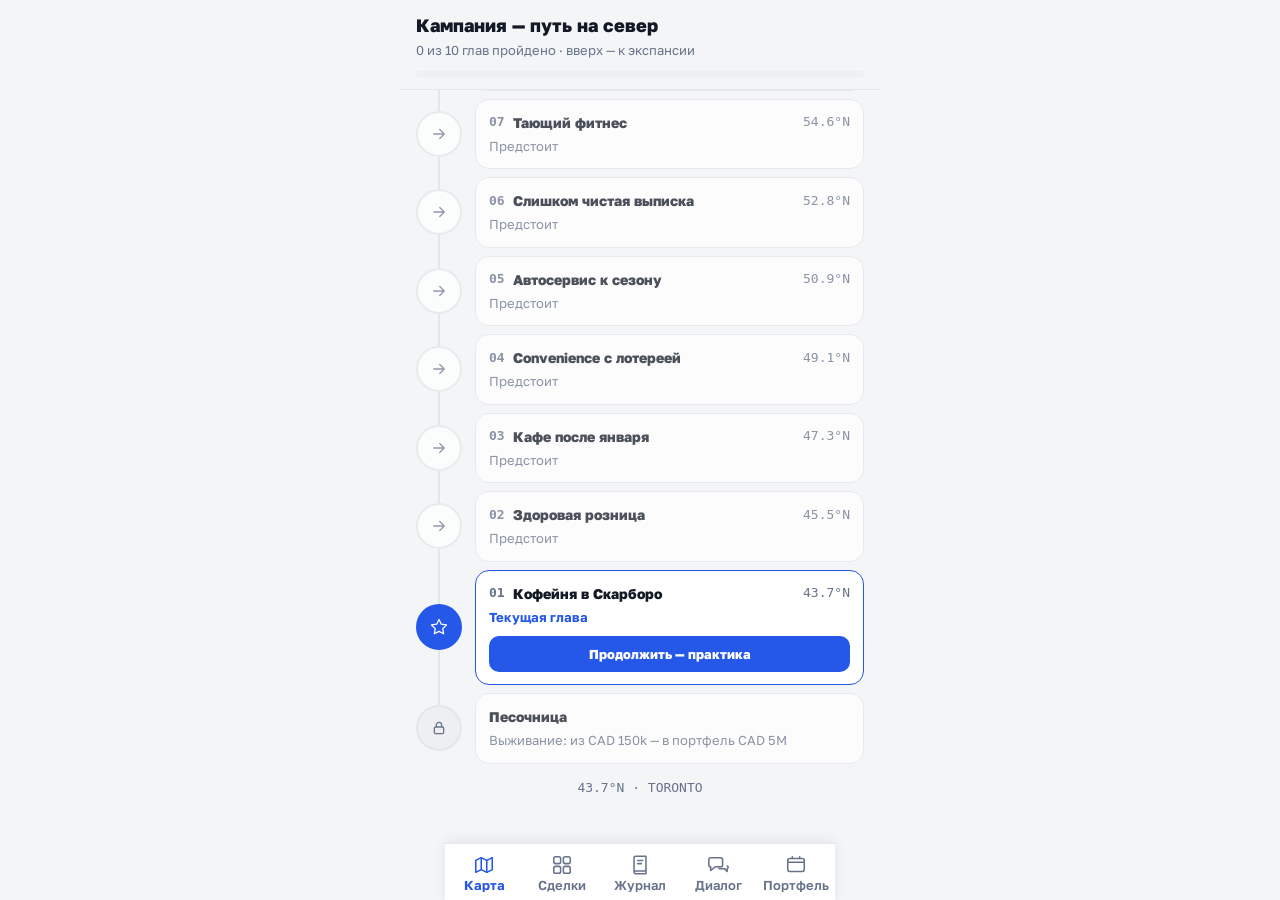
==== commit 408f3aeb: "FUNDER NORTH: fit pass" ====
--- a/funder/index.html
+++ b/funder/index.html
@@ -7,8 +7,8 @@
     <link rel="icon" type="image/svg+xml" href="/funder/icon.svg" />
     <link rel="manifest" href="/funder/manifest.webmanifest" />
     <title>FUNDER NORTH</title>
-    <script type="module" crossorigin src="/funder/assets/index-DFvYBvoO.js"></script>
-    <link rel="stylesheet" crossorigin href="/funder/assets/index-_aiGEas5.css">
+    <script type="module" crossorigin src="/funder/assets/index-zdiSLnTX.js"></script>
+    <link rel="stylesheet" crossorigin href="/funder/assets/index-DMKxXK8j.css">
   </head>
   <body>
     <div id="app"></div>
--- a/funder/assets/index-DMKxXK8j.css
+++ b/funder/assets/index-DMKxXK8j.css
@@ -0,0 +1 @@
+:root{--sp-1: 4px;--sp-2: 8px;--sp-3: 12px;--sp-4: 16px;--sp-5: 24px;--sp-6: 32px;--r-8: 8px;--r-12: 12px;--r-20: 20px;--fs-micro: 13px;--fs-caption: 14px;--fs-row: 16px;--fs-body: 18px;--fs-emph: 19px;--fs-section: 21px;--fs-big: 22px;--fs-title: 28px}body{--bg: #F4F5F7;--surface: #FFFFFF;--surface2: #EDEFF2;--border: #E3E6EB;--text: #131A26;--text2: #68738A;--accent: #2557E8;--accent-soft: rgba(37, 87, 232, .1);--green: #0E9F6E;--green-soft: rgba(14, 159, 110, .12);--red: #D92D3B;--red-soft: rgba(217, 45, 59, .1);--yellow: #A25E06;--yellow-bright: #F59E0B;--yellow-soft: rgba(245, 158, 11, .16);--mono: "SF Mono", ui-monospace, "Cascadia Mono", "Roboto Mono", Consolas, monospace;--shadow-sm: 0 1px 2px rgba(16, 24, 40, .06);--shadow-md: 0 4px 12px rgba(16, 24, 40, .09);--shadow-lg: 0 12px 32px rgba(16, 24, 40, .18)}body[data-theme=dark]{color-scheme:dark;--bg: #0C1017;--surface: #151B25;--surface2: #1E2634;--border: #2A3345;--text: #F2F4F8;--text2: #93A0B8;--accent: #6D8DFF;--accent-soft: rgba(109, 141, 255, .14);--green: #34D399;--green-soft: rgba(52, 211, 153, .13);--red: #F26D79;--red-soft: rgba(242, 109, 121, .13);--yellow: #FBBF24;--yellow-bright: #FBBF24;--yellow-soft: rgba(251, 191, 36, .15);--shadow-sm: 0 1px 2px rgba(0, 0, 0, .4);--shadow-md: 0 4px 14px rgba(0, 0, 0, .45);--shadow-lg: 0 14px 36px rgba(0, 0, 0, .6)}@font-face{font-family:Golos Text;font-style:normal;font-weight:400 800;font-display:swap;src:url(/funder/fonts/golos-cyrillic-ext.woff2) format("woff2");unicode-range:U+0460-052F,U+1C80-1C8A,U+20B4,U+2DE0-2DFF,U+A640-A69F,U+FE2E-FE2F}@font-face{font-family:Golos Text;font-style:normal;font-weight:400 800;font-display:swap;src:url(/funder/fonts/golos-cyrillic.woff2) format("woff2");unicode-range:U+0301,U+0400-045F,U+0490-0491,U+04B0-04B1,U+2116}@font-face{font-family:Golos Text;font-style:normal;font-weight:400 800;font-display:swap;src:url(/funder/fonts/golos-latin-ext.woff2) format("woff2");unicode-range:U+0100-02BA,U+02BD-02C5,U+02C7-02CC,U+02CE-02D7,U+02DD-02FF,U+0304,U+0308,U+0329,U+1D00-1DBF,U+1E00-1E9F,U+1EF2-1EFF,U+2020,U+20A0-20AB,U+20AD-20C0,U+2113,U+2C60-2C7F,U+A720-A7FF}@font-face{font-family:Golos Text;font-style:normal;font-weight:400 800;font-display:swap;src:url(/funder/fonts/golos-latin.woff2) format("woff2");unicode-range:U+0000-00FF,U+0131,U+0152-0153,U+02BB-02BC,U+02C6,U+02DA,U+02DC,U+0304,U+0308,U+0329,U+2000-206F,U+20AC,U+2122,U+2191,U+2193,U+2212,U+2215,U+FEFF,U+FFFD}*,*:before,*:after{box-sizing:border-box;margin:0;padding:0}html{font-size:var(--fs-body);-webkit-text-size-adjust:100%;height:100%;overflow:hidden;overscroll-behavior:none}body{font-family:Golos Text,system-ui,sans-serif;background:var(--bg);color:var(--text);max-width:480px;margin:0 auto;font-size:var(--fs-body);line-height:1.5;-webkit-font-smoothing:antialiased;-moz-osx-font-smoothing:grayscale;height:100%;overflow:hidden;overscroll-behavior:none;touch-action:pan-y}#app{height:100%;overflow-y:auto;overflow-x:hidden;-webkit-overflow-scrolling:touch;overscroll-behavior:contain}img,svg{display:block;max-width:100%}button{font-family:inherit}@keyframes fn-toast-in{0%{transform:translate(-50%) translateY(-14px);opacity:0}to{transform:translate(-50%) translateY(0);opacity:1}}@keyframes fn-sheet-in{0%{transform:translate(-50%) translateY(100%)}to{transform:translate(-50%) translateY(0)}}@keyframes fn-fade-in{0%{opacity:0}to{opacity:1}}.fn-toast{position:fixed;top:14px;left:50%;transform:translate(-50%);width:min(358px,calc(100vw - 32px));z-index:80;display:flex;align-items:center;gap:11px;background:var(--surface);border:1.5px solid var(--border);border-radius:14px;padding:12px 14px;box-shadow:var(--shadow-lg);animation:fn-toast-in .28s ease;box-sizing:border-box}.fn-toast--info{border-color:var(--accent)}.fn-toast--warn{border-color:var(--yellow-bright)}.fn-toast--error{border-color:var(--red)}.fn-toast__icon{width:34px;height:34px;border-radius:10px;display:flex;align-items:center;justify-content:center;flex-shrink:0}.fn-toast--info .fn-toast__icon{background:var(--accent-soft);color:var(--accent)}.fn-toast--warn .fn-toast__icon{background:var(--yellow-soft);color:var(--yellow)}.fn-toast--error .fn-toast__icon{background:var(--red-soft);color:var(--red)}.fn-toast__msg{flex:1;min-width:0;font-size:var(--fs-caption);font-weight:600;line-height:1.4}.fn-sheet-scrim{position:fixed;inset:0;background:#080c1480;z-index:90;animation:fn-fade-in .2s ease}.fn-sheet{position:fixed;left:50%;transform:translate(-50%);bottom:0;width:min(390px,100vw);z-index:95;background:var(--surface);border-radius:20px 20px 0 0;box-shadow:var(--shadow-lg);padding:10px 20px 24px;box-sizing:border-box;animation:fn-sheet-in .3s cubic-bezier(.3,1,.4,1)}.fn-sheet__handle{width:38px;height:4px;border-radius:2px;background:var(--border);margin:0 auto 16px}.fn-sheet__content{display:flex;flex-direction:column;gap:8px}.fn-sheet__title{font-size:var(--fs-section);font-weight:800;color:var(--text)}.fn-sheet__body{font-size:var(--fs-body);line-height:1.55;color:var(--text)}.fn-sheet__cta{margin-top:10px;background:var(--accent);color:#fff;border:none;border-radius:var(--r-12);padding:13px;font-family:inherit;font-size:var(--fs-row);font-weight:700;cursor:pointer;width:100%}.fn-sheet__cta:active{transform:scale(.98)}.fn-theme-btn{width:34px;height:34px;border-radius:var(--r-12);border:1px solid var(--border);background:var(--surface);color:var(--text);display:flex;align-items:center;justify-content:center;cursor:pointer;flex-shrink:0}.fn-theme-btn:hover{border-color:var(--accent)}.fn-theme-btn:active{transform:scale(.94)}body:not([data-theme=dark]) .fn-theme-btn__sun{display:none}body[data-theme=dark] .fn-theme-btn__moon{display:none}.fn-chips{display:flex;gap:6px;overflow-x:auto;padding-bottom:2px;-webkit-overflow-scrolling:touch}.fn-chips__item{flex-shrink:0;border-radius:999px;padding:6px 12px;font-family:inherit;font-size:var(--fs-micro);font-weight:700;cursor:pointer;border:1.5px solid var(--border);background:var(--surface);color:var(--text);white-space:nowrap}.fn-chips__item--active{border-color:var(--accent);background:var(--accent);color:#fff}.fn-segmented{display:flex;background:var(--surface2);border-radius:var(--r-12);padding:3px;gap:3px}.fn-segmented__item{flex:1;border:none;border-radius:10px;padding:8px 4px;font-family:inherit;font-size:var(--fs-micro);font-weight:700;cursor:pointer;background:transparent;color:var(--text2);white-space:nowrap}.fn-segmented__item:active{transform:scale(.98)}.fn-slider{display:flex;flex-direction:column;gap:8px}.fn-slider__header{display:flex;align-items:center;justify-content:space-between}.fn-slider__val-row{display:flex;align-items:center;gap:8px;margin-left:auto}.fn-slider__value{font-family:var(--mono, monospace);font-size:var(--fs-section);font-weight:700;font-variant-numeric:tabular-nums}.fn-slider__zone{font-size:var(--fs-micro);font-weight:700;color:#fff;border-radius:999px;padding:3px 9px}.fn-slider__input{-webkit-appearance:none;appearance:none;background:transparent;margin:0;width:100%;height:26px}.fn-slider__input::-webkit-slider-runnable-track{height:8px;border-radius:4px;background:var(--fn-slider-track, var(--accent))}.fn-slider__input::-webkit-slider-thumb{-webkit-appearance:none;width:24px;height:24px;border-radius:50%;background:var(--surface);border:2.5px solid var(--accent);box-shadow:var(--shadow-md);cursor:pointer;margin-top:-8px}.fn-slider__input::-moz-range-track{height:8px;border-radius:4px;background:var(--fn-slider-track, var(--accent))}.fn-slider__input::-moz-range-thumb{width:19px;height:19px;border-radius:50%;background:var(--surface);border:2.5px solid var(--accent);box-shadow:var(--shadow-md);cursor:pointer}.fn-hint{display:flex;align-items:center;gap:12px}.fn-hint__btn{display:flex;align-items:center;gap:9px;background:var(--accent-soft);color:var(--accent);border:none;border-radius:var(--r-12);padding:11px 16px;font-family:inherit;font-size:var(--fs-row);font-weight:700;cursor:pointer}.fn-hint__btn:active{transform:scale(.96)}.fn-hint__bulb{flex-shrink:0}.fn-hint__dots{display:flex;align-items:center;gap:5px}.fn-hint__dot{display:inline-block;width:7px;height:7px;border-radius:50%;background:var(--border);transition:background .2s}.fn-hint__panel .fn-sheet__content{display:flex;flex-direction:column;gap:10px}.fn-hint__title-row{display:flex;align-items:center;justify-content:space-between;gap:8px}.fn-hint__sheet-dots{display:flex;gap:4px}.fn-hint__sheet-dot{display:inline-block;width:7px;height:7px;border-radius:50%;background:var(--border)}.fn-hint__sheet-text{font-size:var(--fs-body);line-height:1.6;color:var(--text);margin:0}.fn-hint__btn-row{display:flex;gap:8px;margin-top:6px}.fn-hint__cta{flex:1;border-radius:var(--r-12);padding:12px;font-family:inherit;font-size:var(--fs-body);font-weight:700;cursor:pointer}.fn-hint__cta--secondary{background:var(--surface);color:var(--text);border:1.5px solid var(--border)}.fn-hint__cta--secondary:hover{border-color:var(--accent)}.fn-hint__cta--primary{background:var(--accent);color:#fff;border:none}.fn-hint__cta--primary:active{transform:scale(.97)}.fn-term-link{color:var(--accent);border-bottom:1.5px dashed var(--accent);cursor:pointer;font-weight:inherit;display:inline}.fn-term-link:hover{opacity:.8}.fn-nav{position:fixed;bottom:0;left:50%;transform:translate(-50%);width:min(390px,100vw);z-index:60;background:var(--surface);border-top:1px solid var(--border);box-shadow:0 -2px 12px #10182812;display:flex;align-items:stretch;padding-bottom:env(safe-area-inset-bottom,0px);box-sizing:border-box}.fn-nav__tab{flex:1;display:flex;flex-direction:column;align-items:center;justify-content:center;gap:3px;padding:10px 4px 8px;border:none;background:transparent;color:var(--text2);cursor:pointer;font-family:inherit;text-decoration:none;transition:color .15s;min-width:0;-webkit-tap-highlight-color:transparent}.fn-nav__tab:hover,.fn-nav__tab--active{color:var(--accent)}.fn-nav__icon{width:22px;height:22px;flex-shrink:0;display:flex;align-items:center;justify-content:center}.fn-nav__label{font-size:var(--fs-micro);font-weight:600;white-space:nowrap;overflow:hidden;text-overflow:ellipsis;max-width:100%;line-height:1}.fn-nav__tab--active .fn-nav__label{font-weight:700}.fn-has-nav{padding-bottom:calc(64px + env(safe-area-inset-bottom,0px))}.fn-map{display:flex;flex-direction:column;min-height:100vh;background:var(--bg)}.fn-map__header{padding:12px var(--sp-4);display:flex;flex-direction:column;gap:10px;border-bottom:1px solid var(--border);position:sticky;top:0;background:var(--bg);z-index:30}.fn-map__header-row{display:flex;align-items:center;gap:11px}.fn-map__header-title{font-size:var(--fs-body);font-weight:800;color:var(--text)}.fn-map__header-sub{font-size:var(--fs-micro);color:var(--text2);margin-top:2px}.fn-map__progress-track{height:6px;border-radius:3px;background:var(--surface2);overflow:hidden}.fn-map__progress-fill{height:100%;border-radius:3px;background:var(--green);transition:width .4s ease}.fn-map__main{display:flex;flex-direction:column;padding:var(--sp-4) var(--sp-4) 0;padding-bottom:calc(64px + env(safe-area-inset-bottom,0px));flex:1}.fn-map__path{display:flex;flex-direction:column}.fn-map__row{display:flex;gap:13px;min-height:74px}.fn-map__col-left{display:flex;flex-direction:column;align-items:center;width:46px;flex-shrink:0}.fn-map__line{width:0;flex:1;border-left:2px solid var(--border)}.fn-map__line--hidden{border-left-color:transparent}.fn-map__node{width:46px;height:46px;border-radius:50%;display:flex;align-items:center;justify-content:center;cursor:pointer;box-sizing:border-box;border:2px solid var(--border);flex-shrink:0;transition:transform .15s ease}.fn-map__node:active{transform:scale(.93)}.fn-map__node--lock{background:var(--surface2);color:var(--text2);border-color:var(--border)}.fn-map__node--passed{background:var(--green-soft);color:var(--green);border-color:var(--green)}.fn-map__node--current{background:var(--accent);color:#fff;border-color:var(--accent);animation:fn-map-ring 1.8s ease-out infinite}.fn-map__node--ahead{background:var(--surface);color:var(--text2);border-color:var(--border);opacity:.7}@keyframes fn-map-ring{0%{box-shadow:0 0 0 0 var(--accent-soft)}70%{box-shadow:0 0 0 9px #2557e800}to{box-shadow:0 0 #2557e800}}.fn-map__card{flex:1;min-width:0;align-self:center;border:1.5px solid var(--border);border-radius:14px;padding:12px 13px;margin:4px 0;cursor:pointer;background:var(--surface);transition:border-color .15s ease,transform .1s ease}.fn-map__card:hover{border-color:var(--accent)}.fn-map__card:active{transform:scale(.99)}.fn-map__card--current{border-color:var(--accent);background:var(--surface)}.fn-map__card--passed{background:var(--surface)}.fn-map__card--ahead{opacity:.75;background:var(--surface)}.fn-map__card-head{display:flex;align-items:center;gap:8px}.fn-map__card-num{font-family:var(--mono);font-size:var(--fs-micro);font-weight:700;color:var(--text2);flex-shrink:0}.fn-map__card-title{flex:1;font-size:var(--fs-caption);font-weight:800;white-space:nowrap;overflow:hidden;text-overflow:ellipsis;color:var(--text)}.fn-map__grade{width:22px;height:22px;border-radius:7px;font-family:var(--mono);font-size:var(--fs-micro);font-weight:800;display:flex;align-items:center;justify-content:center;flex-shrink:0}.fn-map__lat{font-family:var(--mono);font-size:var(--fs-micro);color:var(--text2);flex-shrink:0}.fn-map__card-sub{display:flex;align-items:center;gap:6px;margin-top:4px}.fn-map__inline-cta{margin-top:9px;width:100%;background:var(--accent);color:#fff;border:none;border-radius:10px;padding:10px;font-family:inherit;font-size:var(--fs-micro);font-weight:800;cursor:pointer;transition:transform .1s ease}.fn-map__inline-cta:active{transform:scale(.98)}.fn-map__footer{text-align:center;font-size:var(--fs-micro);color:var(--text2);font-family:var(--mono);padding:10px 0 40px}.fn-map-sheet-btn{width:100%;border:none;border-radius:12px;padding:13px;font-family:inherit;font-size:var(--fs-row);font-weight:800;cursor:pointer;transition:transform .1s ease}.fn-map-sheet-btn:active{transform:scale(.98)}.fn-map-sheet-btn--primary{background:var(--accent);color:#fff}.fn-map-sheet-btn--secondary{background:var(--surface);color:var(--text);border:1.5px solid var(--border)}.fn-map-sheet-btn--secondary:hover{border-color:var(--accent)}.fn-crm{display:flex;flex-direction:column;min-height:100vh;background:var(--bg);animation:fn-fade-in .2s ease}.fn-crm__header{padding:12px var(--sp-4);display:flex;flex-direction:column;gap:10px;border-bottom:1px solid var(--border);position:sticky;top:0;background:var(--bg);z-index:30}.fn-crm__header-row{display:flex;align-items:center;gap:11px}.fn-crm__header-text{flex:1;min-width:0}.fn-crm__header-title{font-size:var(--fs-body);font-weight:800;color:var(--text)}.fn-crm__header-sub{font-size:var(--fs-micro);color:var(--text2);margin-top:2px}.fn-chips{display:flex;gap:6px;overflow-x:auto;padding-bottom:2px;-webkit-overflow-scrolling:touch;scrollbar-width:none}.fn-chips::-webkit-scrollbar{display:none}.fn-chips__item{flex-shrink:0;border-radius:999px;padding:6px 12px;font-family:inherit;font-size:var(--fs-micro);font-weight:700;cursor:pointer;border:1.5px solid var(--border);background:var(--surface);color:var(--text);white-space:nowrap;transition:transform .1s ease}.fn-chips__item:active{transform:scale(.96)}.fn-chips__item--active{background:var(--accent);border-color:var(--accent);color:#fff}.fn-crm__main{display:flex;flex-direction:column;gap:14px;padding:14px var(--sp-4) calc(64px + env(safe-area-inset-bottom,0px))}.fn-crm__section{display:flex;flex-direction:column;gap:8px}.fn-crm__section-title{font-size:var(--fs-micro);font-weight:700;letter-spacing:.08em;color:var(--text2);text-transform:uppercase}.fn-crm__row{display:flex;align-items:center;gap:11px;background:var(--surface);border:1px solid var(--border);border-radius:13px;padding:12px 13px;cursor:pointer;transition:border-color .15s ease,transform .1s ease}.fn-crm__row:hover{border-color:var(--accent)}.fn-crm__row:active{transform:scale(.99)}.fn-crm__icon{width:38px;height:38px;border-radius:11px;background:var(--surface2);color:var(--text);display:flex;align-items:center;justify-content:center;flex-shrink:0}.fn-crm__row-text{flex:1;min-width:0}.fn-crm__row-name{font-size:var(--fs-caption);font-weight:700;white-space:nowrap;overflow:hidden;text-overflow:ellipsis;color:var(--text)}.fn-crm__row-sub{font-size:var(--fs-micro);margin-top:2px}.fn-crm__row-right{display:flex;flex-direction:column;align-items:flex-end;gap:4px;flex-shrink:0}.fn-crm__row-amount{font-family:var(--mono);font-size:var(--fs-caption);font-weight:700;font-variant-numeric:tabular-nums;color:var(--text)}.fn-crm__dot{width:10px;height:10px;border-radius:50%;border:1.5px solid var(--border);box-sizing:border-box}.fn-merchant{display:flex;flex-direction:column;min-height:100vh;background:var(--bg);animation:fn-fade-in .2s ease;padding-bottom:110px}.fn-merchant__header{padding:12px var(--sp-4);display:flex;align-items:center;gap:10px;border-bottom:1px solid var(--border);position:sticky;top:0;background:var(--bg);z-index:30}.fn-merchant__back-btn{width:34px;height:34px;border-radius:10px;border:1px solid var(--border);background:var(--surface);color:var(--text);display:flex;align-items:center;justify-content:center;cursor:pointer;flex-shrink:0;transition:border-color .15s ease}.fn-merchant__back-btn:hover{border-color:var(--accent)}.fn-merchant__header-text{flex:1;min-width:0}.fn-merchant__header-name{font-size:var(--fs-row);font-weight:800;white-space:nowrap;overflow:hidden;text-overflow:ellipsis;color:var(--text)}.fn-merchant__header-sub{font-size:var(--fs-micro);color:var(--text2);margin-top:1px}.fn-merchant__main{display:flex;flex-direction:column;gap:12px;padding:14px var(--sp-4)}.fn-merchant__identity{background:var(--surface);border:1px solid var(--border);border-radius:14px;padding:14px;display:flex;align-items:center;gap:12px}.fn-merchant__identity-icon{width:44px;height:44px;border-radius:13px;background:var(--accent-soft);color:var(--accent);display:flex;align-items:center;justify-content:center;flex-shrink:0}.fn-merchant__identity-text{flex:1;min-width:0}.fn-merchant__identity-name{font-size:var(--fs-emph);font-weight:800;color:var(--text)}.fn-merchant__identity-meta{font-size:var(--fs-micro);color:var(--text2);margin-top:2px}.fn-merchant__traffic{display:flex;gap:5px;flex-shrink:0}.fn-merchant__traffic-dot{width:11px;height:11px;border-radius:50%;background:var(--surface2);border:1px solid var(--border);box-sizing:border-box}.fn-merchant__traffic-dot--on{border:none;box-shadow:0 0 0 3px var(--green-soft)}.fn-merchant__traffic-dot--on.fn-merchant__traffic-dot--green{background:var(--green)}.fn-merchant__traffic-dot--on.fn-merchant__traffic-dot--yellow{background:var(--yellow-bright);box-shadow:0 0 0 3px var(--yellow-soft)}.fn-merchant__traffic-dot--on.fn-merchant__traffic-dot--red{background:var(--red);box-shadow:0 0 0 3px var(--red-soft)}.fn-merchant__numbers{display:grid;grid-template-columns:1fr 1fr 1fr;gap:8px}.fn-merchant__num-cell{background:var(--surface);border:1px solid var(--border);border-radius:12px;padding:11px 10px;display:flex;flex-direction:column;gap:3px}.fn-merchant__num-cell--warn{background:var(--yellow-soft);border-color:var(--yellow-bright)}.fn-merchant__num-label{font-size:var(--fs-micro);font-weight:600;color:var(--text2)}.fn-merchant__num-cell--warn .fn-merchant__num-label{color:var(--yellow)}.fn-merchant__num-value{font-family:var(--mono);font-size:var(--fs-row);font-weight:700;color:var(--text)}.fn-merchant__num-sub{font-size:var(--fs-micro);color:var(--text2)}.fn-merchant__disc-badge{font-size:var(--fs-micro);font-weight:800;color:var(--yellow);margin-left:4px}.fn-merchant__disc-badge--pos{color:var(--green)}.fn-segmented{display:flex;background:var(--surface2);border-radius:12px;padding:3px;gap:3px}.fn-segmented__item{flex:1;border:none;border-radius:10px;padding:8px 4px;font-family:inherit;font-size:var(--fs-micro);font-weight:700;cursor:pointer;background:transparent;color:var(--text2);box-shadow:none;transition:background .15s ease,color .15s ease}.fn-segmented__item--active{background:var(--surface);color:var(--text);box-shadow:var(--shadow-sm)}.fn-merchant__tab-panel{display:none;animation:fn-fade-in .2s ease}.fn-merchant__tab-panel--active{display:flex;flex-direction:column}.fn-merchant__app-card{background:var(--surface);border:1px solid var(--border);border-radius:14px;padding:6px 14px}.fn-merchant__app-row{display:flex;justify-content:space-between;align-items:center;gap:10px;padding:10px 0;border-bottom:1px solid var(--border)}.fn-merchant__app-row:last-child{border-bottom:none}.fn-merchant__app-label{font-size:var(--fs-caption);color:var(--text2);flex-shrink:0}.fn-merchant__app-value{font-size:var(--fs-caption);font-weight:700;text-align:right;color:var(--text)}.fn-merchant__app-value--mono{font-family:var(--mono)}.fn-merchant__stmt-card{background:var(--surface);border:1px solid var(--border);border-radius:14px;padding:14px;display:flex;flex-direction:column;gap:10px}.fn-merchant__stmt-preview{display:flex;flex-direction:column;gap:6px;opacity:.55}.fn-merchant__stmt-row{display:flex;justify-content:space-between;font-family:var(--mono);font-size:var(--fs-micro)}.fn-merchant__stmt-credit{color:var(--green);font-weight:600}.fn-merchant__stmt-desc{color:var(--text2)}.fn-merchant__stmt-hint{font-size:var(--fs-micro);color:var(--text2);line-height:1.45}.fn-merchant__stmt-btn{display:flex;align-items:center;justify-content:center;gap:7px;background:var(--accent-soft);color:var(--accent);border-radius:11px;padding:11px;font-size:var(--fs-caption);font-weight:700;cursor:pointer;border:none;font-family:inherit;transition:transform .1s ease;text-decoration:none}.fn-merchant__stmt-btn:active{transform:scale(.98)}.fn-merchant__tl-card{background:var(--surface);border:1px solid var(--border);border-radius:14px;padding:14px;display:flex;flex-direction:column}.fn-merchant__tl-entry{display:flex;gap:11px}.fn-merchant__tl-left{display:flex;flex-direction:column;align-items:center}.fn-merchant__tl-icon-wrap{width:30px;height:30px;border-radius:9px;display:flex;align-items:center;justify-content:center;flex-shrink:0}.fn-merchant__tl-line{width:1.5px;flex:1;background:var(--border);min-height:14px}.fn-merchant__tl-right{flex:1;padding-bottom:14px;min-width:0}.fn-merchant__tl-entry:last-child .fn-merchant__tl-right{padding-bottom:0}.fn-merchant__tl-row{display:flex;justify-content:space-between;gap:8px;align-items:baseline}.fn-merchant__tl-date{font-size:var(--fs-micro);color:var(--text2);font-family:var(--mono)}.fn-merchant__tl-meta{font-size:var(--fs-micro);font-weight:700;font-family:var(--mono);color:var(--text2)}.fn-merchant__tl-title{font-size:var(--fs-caption);font-weight:700;margin-top:2px;color:var(--text)}.fn-merchant__tl-sub{font-size:var(--fs-micro);color:var(--text2);margin-top:1px}.fn-merchant__cta-bar{position:fixed;bottom:0;left:50%;transform:translate(-50%);width:min(390px,100vw);z-index:50;box-sizing:border-box;padding:10px 16px 14px;background:linear-gradient(transparent,var(--bg) 30%)}.fn-merchant__cta-btn{display:flex;align-items:center;justify-content:center;gap:8px;width:100%;background:var(--accent);color:#fff;border:none;border-radius:13px;padding:14px;font-family:inherit;font-size:var(--fs-emph);font-weight:800;cursor:pointer;box-sizing:border-box;box-shadow:var(--shadow-md);transition:transform .1s ease}.fn-merchant__cta-btn:active{transform:scale(.98)}.fn-term-link{color:var(--accent);border-bottom:1.5px dashed var(--accent);cursor:pointer;font-weight:700}@keyframes fn-pulse{0%,to{box-shadow:0 0 #f59e0b00}50%{box-shadow:0 0 0 5px #f59e0b4d}}@keyframes fn-row-fade{0%{opacity:0}to{opacity:1}}.fn-stmt{display:flex;flex-direction:column;min-height:100vh;background:var(--bg);padding-bottom:172px;box-sizing:border-box;max-width:390px;margin:0 auto}.fn-stmt__header{padding:12px var(--sp-4) 10px;display:flex;flex-direction:column;gap:10px;border-bottom:1px solid var(--border);background:var(--bg);position:sticky;top:0;z-index:30}.fn-stmt__header-row{display:flex;align-items:center;gap:11px}.fn-stmt__icon{width:40px;height:40px;border-radius:var(--r-12);background:var(--accent-soft);color:var(--accent);display:flex;align-items:center;justify-content:center;flex-shrink:0}.fn-stmt__merchant-info{flex:1;min-width:0}.fn-stmt__merchant-name{font-size:var(--fs-emph);font-weight:800;white-space:nowrap;overflow:hidden;text-overflow:ellipsis;color:var(--text)}.fn-stmt__merchant-sub{font-size:var(--fs-micro);color:var(--text2);margin-top:1px}.fn-stmt__merchant-sub span{font-family:var(--mono);font-weight:700;color:var(--text)}.fn-stmt__header-actions{display:flex;gap:8px}.fn-stmt__action-btn{flex:1;display:flex;align-items:center;justify-content:center;gap:7px;background:var(--surface);border:1px solid var(--border);border-radius:11px;padding:9px;font-family:inherit;font-size:var(--fs-caption);font-weight:700;color:var(--text);cursor:pointer}.fn-stmt__action-btn:hover{border-color:var(--accent);color:var(--accent)}.fn-stmt__chart-section{padding:12px var(--sp-4) 4px}.fn-stmt__chart-card{background:var(--surface);border:1px solid var(--border);border-radius:14px;padding:12px 14px 10px;display:flex;flex-direction:column;gap:6px}.fn-stmt__chart-header{display:flex;justify-content:space-between;align-items:baseline}.fn-stmt__chart-label{font-size:var(--fs-micro);font-weight:700;color:var(--text2);letter-spacing:.04em;text-transform:uppercase}.fn-stmt__chart-minmax{font-size:var(--fs-micro);color:var(--text2)}.fn-stmt__chart-minmax span{font-family:var(--mono);font-weight:600;color:var(--text)}.fn-stmt__chart-svg{width:100%;height:64px;display:block}.fn-stmt__chart-footer{display:flex;justify-content:space-between;font-size:var(--fs-micro);color:var(--text2)}.fn-stmt__toolbar{padding:10px var(--sp-4) 0;display:flex;gap:8px}.fn-stmt__search-wrap{flex:1;display:flex;align-items:center;gap:8px;background:var(--surface);border:1.5px solid var(--border);border-radius:11px;padding:0 12px}.fn-stmt__search-wrap:focus-within{border-color:var(--accent)}.fn-stmt__search-icon{color:var(--text2);flex-shrink:0}.fn-stmt__search{flex:1;border:none;outline:none;background:transparent;font-family:inherit;font-size:var(--fs-caption);color:var(--text);padding:10px 0;min-width:0}.fn-stmt__search::placeholder{color:var(--text2);opacity:.8}.fn-stmt__filter-bar{position:sticky;top:0;z-index:20;background:var(--bg);padding:8px var(--sp-4) 0;display:flex;flex-direction:column;gap:8px;border-bottom:1px solid var(--border)}.fn-stmt__col-header{display:grid;grid-template-columns:44px minmax(0,1fr) 80px 80px;gap:6px;padding:6px 2px 7px;font-size:var(--fs-micro);font-weight:700;letter-spacing:.05em;color:var(--text2);text-transform:uppercase}.fn-stmt__col-header-right{text-align:right}.fn-stmt__table{padding:0 var(--sp-4);background:var(--surface);min-height:60px}.fn-stmt__empty{padding:28px 0;text-align:center;font-size:var(--fs-caption);color:var(--text2)}.fn-stmt__row{border-bottom:1px solid var(--border);transition:background .15s}.fn-stmt__row--pulse{animation:fn-pulse .8s ease 2;border-radius:var(--r-8)}.fn-stmt__row-cells{display:grid;grid-template-columns:44px minmax(0,1fr) 80px 80px;gap:6px;align-items:center;padding:9px 2px;cursor:pointer}.fn-stmt__row-date{font-size:var(--fs-caption);color:var(--text2);font-family:var(--mono)}.fn-stmt__row-desc-wrap{min-width:0}.fn-stmt__row-desc{font-size:var(--fs-caption);font-weight:600;white-space:nowrap;overflow:hidden;text-overflow:ellipsis;color:var(--text)}.fn-stmt__row-badge{display:inline-block;margin-top:3px;font-size:var(--fs-micro);font-weight:700;border-radius:999px;padding:1.5px 7px}.fn-stmt__row-badge--red{color:var(--red);background:var(--red-soft)}.fn-stmt__row-badge--yellow{color:var(--yellow);background:var(--yellow-soft)}.fn-stmt__row-amount{text-align:right;font-family:var(--mono);font-size:var(--fs-caption);font-weight:600;font-variant-numeric:tabular-nums}.fn-stmt__row-amount--dep{color:var(--green)}.fn-stmt__row-amount--deb{color:var(--text)}.fn-stmt__row-balance{text-align:right;font-family:var(--mono);font-size:var(--fs-caption);color:var(--text2);font-variant-numeric:tabular-nums}.fn-stmt__flag-panel{padding:2px 2px 12px;display:flex;flex-direction:column;gap:9px;animation:fn-row-fade .18s ease}.fn-stmt__flag-label{font-size:var(--fs-row);font-weight:700;color:var(--text2);letter-spacing:.05em;text-transform:uppercase}.fn-stmt__flag-chips{display:flex;flex-wrap:wrap;gap:6px}.fn-stmt__flag-chip{border-radius:999px;padding:6px 11px;font-family:inherit;font-size:var(--fs-row);font-weight:700;cursor:pointer;border:1.5px solid var(--border);background:var(--surface2);color:var(--text2);transition:transform .1s}.fn-stmt__flag-chip:active{transform:scale(.95)}.fn-stmt__flag-chip--active-red{border-color:var(--red);background:var(--red-soft);color:var(--red)}.fn-stmt__flag-chip--active-yellow{border-color:var(--yellow-bright);background:var(--yellow-soft);color:var(--yellow)}.fn-stmt__explain-btn{align-self:flex-start;background:none;border:none;border-bottom:1.5px dashed var(--accent);padding:0;font-family:inherit;font-size:var(--fs-caption);color:var(--accent);cursor:pointer}.fn-stmt__calc-panel{position:fixed;bottom:0;left:50%;transform:translate(-50%);width:min(390px,100vw);z-index:50;display:flex;flex-direction:column;box-sizing:border-box}.fn-stmt__calc-inner{margin:0 10px;background:var(--surface);border:1px solid var(--border);border-bottom:none;border-radius:16px 16px 0 0;box-shadow:var(--shadow-lg);overflow:hidden}.fn-stmt__calc-header{display:flex;align-items:center;gap:10px;padding:11px 14px;cursor:pointer}.fn-stmt__calc-icon{color:var(--accent);flex-shrink:0}.fn-stmt__calc-meta{flex:1;min-width:0}.fn-stmt__calc-title{font-size:var(--fs-caption);font-weight:800;color:var(--text)}.fn-stmt__calc-summary{font-size:var(--fs-micro);color:var(--text2);white-space:nowrap;overflow:hidden;text-overflow:ellipsis}.fn-stmt__calc-badge{font-size:var(--fs-micro);font-weight:700;color:var(--accent);background:var(--accent-soft);border-radius:999px;padding:3px 9px;flex-shrink:0}.fn-stmt__calc-chevron{color:var(--text2);flex-shrink:0;transition:transform .2s}.fn-stmt__calc-chevron--up{transform:rotate(180deg)}.fn-stmt__calc-fields{padding:12px 14px 14px;display:grid;grid-template-columns:1fr 1fr;gap:10px;border-top:1px solid var(--border)}.fn-stmt__field-label{display:flex;flex-direction:column;gap:5px}.fn-stmt__field-name{display:flex;align-items:center;gap:5px;font-size:var(--fs-micro);font-weight:600;color:var(--text2)}.fn-stmt__field-howto{background:none;border:none;border-bottom:1px dashed var(--accent);padding:0;font-family:inherit;font-size:var(--fs-micro);color:var(--accent);cursor:pointer}.fn-stmt__field-input{background:var(--bg);border:1.5px solid var(--border);border-radius:10px;padding:9px 11px;font-family:var(--mono);font-size:var(--fs-caption);font-weight:600;color:var(--text);outline:none;width:100%;box-sizing:border-box}.fn-stmt__field-input:focus{border-color:var(--accent)}.fn-stmt__field-input--error{border-color:var(--red)}.fn-stmt__calc-cta{padding:0 10px 10px}.fn-stmt__cta-btn{width:100%;background:var(--accent);color:#fff;border:none;border-radius:13px;padding:14px;font-family:inherit;font-size:var(--fs-emph);font-weight:800;cursor:pointer;display:flex;align-items:center;justify-content:center;gap:8px}.fn-stmt__cta-btn:active{transform:scale(.98)}.fn-terms{display:flex;flex-direction:column;min-height:100vh;background:var(--bg);padding-bottom:320px;box-sizing:border-box;max-width:390px;margin:0 auto}.fn-terms__header{padding:12px var(--sp-4) 10px;display:flex;flex-direction:column;gap:10px;border-bottom:1px solid var(--border);background:var(--bg);position:sticky;top:0;z-index:30}.fn-terms__header-row{display:flex;align-items:center;gap:11px}.fn-terms__icon{width:38px;height:38px;border-radius:11px;background:var(--accent-soft);color:var(--accent);display:flex;align-items:center;justify-content:center;flex-shrink:0}.fn-terms__merchant-info{flex:1;min-width:0}.fn-terms__merchant-name{font-size:var(--fs-emph);font-weight:800;white-space:nowrap;overflow:hidden;text-overflow:ellipsis}.fn-terms__merchant-sub{font-size:var(--fs-caption);color:var(--text2)}.fn-terms__pills{display:flex;align-items:center;gap:6px;overflow-x:auto;-webkit-overflow-scrolling:touch;scrollbar-width:none}.fn-terms__pills::-webkit-scrollbar{display:none}.fn-terms__pill{flex-shrink:0;font-size:var(--fs-micro);font-weight:700;border-radius:999px;padding:5px 10px;white-space:nowrap}.fn-terms__pill--accent{color:var(--accent);background:var(--accent-soft)}.fn-terms__pill--red{color:var(--red);background:var(--red-soft)}.fn-terms__main{display:flex;flex-direction:column;gap:12px;padding:14px var(--sp-4)}.fn-terms__card{background:var(--surface);border:1px solid var(--border);border-radius:14px;padding:14px var(--sp-4);display:flex;flex-direction:column;gap:4px}.fn-terms__card--checks{padding:6px var(--sp-4);gap:0}.fn-terms__card-header{display:flex;justify-content:space-between;align-items:baseline}.fn-terms__card-label{font-size:var(--fs-caption);font-weight:700}.fn-terms__card-label--sm{font-size:var(--fs-micro);font-weight:600;color:var(--text2)}.fn-terms__card-value{font-size:var(--fs-section);font-weight:700;font-variant-numeric:tabular-nums}.fn-terms__mono{font-family:var(--mono)}.fn-terms__emph{font-size:var(--fs-emph);font-weight:700}.fn-terms__term-btn{background:none;border:none;padding:0;font-family:inherit;color:var(--text);border-bottom:1.5px dashed var(--accent);cursor:pointer}.fn-terms__link-sm{font-size:var(--fs-micro);color:var(--accent);border-bottom:1px dashed var(--accent);cursor:pointer}.fn-terms__track-wrap{position:relative;padding-top:16px}.fn-terms__track-inner{position:relative;height:28px}.fn-terms__track-bg{position:absolute;top:10px;left:0;right:0;height:8px;border-radius:4px;background:var(--surface2);pointer-events:none}.fn-terms__track-bg--factor{background:linear-gradient(90deg,var(--green) 0% 33.4%,var(--yellow-bright) 33.4% 66.7%,var(--red) 66.7% 100%);opacity:.85}.fn-terms__range{position:absolute;top:0;left:0;width:100%;height:28px;-webkit-appearance:none;appearance:none;background:transparent;margin:0;padding:0;cursor:pointer;z-index:2}.fn-terms__range::-webkit-slider-runnable-track{height:8px;background:transparent}.fn-terms__range::-webkit-slider-thumb{-webkit-appearance:none;width:24px;height:24px;border-radius:50%;background:var(--surface);border:2.5px solid var(--accent);box-shadow:var(--shadow-md);cursor:pointer;margin-top:-8px}.fn-terms__range::-moz-range-track{height:8px;background:transparent}.fn-terms__range::-moz-range-thumb{width:19px;height:19px;border-radius:50%;background:var(--surface);border:2.5px solid var(--accent);box-shadow:var(--shadow-md);cursor:pointer}.fn-terms__range:disabled{cursor:default;opacity:.5}.fn-terms__req-marker{position:absolute;top:0;transform:translate(-50%);display:flex;flex-direction:column;align-items:center;pointer-events:none;z-index:1}.fn-terms__req-label{font-size:var(--fs-micro);font-weight:700;color:var(--text2);white-space:nowrap;line-height:1.2}.fn-terms__req-line{width:1.5px;height:7px;background:var(--text2)}.fn-terms__bench-zone{position:absolute;top:0;height:100%;background:var(--accent-soft);border-left:1.5px solid var(--accent);border-right:1.5px solid var(--accent);box-sizing:border-box;border-radius:0}.fn-terms__track-footer{display:flex;justify-content:space-between;font-size:var(--fs-micro);color:var(--text2);margin-top:2px}.fn-terms__bench-label{color:var(--accent);font-weight:700}.fn-terms__factor-right{display:flex;align-items:center;gap:8px}.fn-terms__zone-badge{font-size:var(--fs-micro);font-weight:700;color:#fff;border-radius:999px;padding:3px 9px}.fn-terms__seg{display:flex;background:var(--surface2);border-radius:12px;padding:3px;gap:3px}.fn-terms__seg-btn{flex:1;border:none;border-radius:10px;padding:9px 6px;font-family:inherit;font-size:var(--fs-micro);font-weight:700;cursor:pointer;background:transparent;color:var(--text2);transition:background .15s,color .15s,box-shadow .15s}.fn-terms__seg-btn--active{background:var(--surface);color:var(--text);box-shadow:var(--shadow-sm)}.fn-terms__hb-slider{display:flex;flex-direction:column;gap:4px;margin-top:8px}.fn-terms__hb-note{font-size:var(--fs-caption);color:var(--text2);line-height:1.45;padding-top:2px}.fn-terms__check-row{display:flex;align-items:center;gap:10px;cursor:pointer;padding:10px 0;user-select:none;-webkit-user-select:none}.fn-terms__check-row--border{border-bottom:1px solid var(--border)}.fn-terms__checkbox{width:21px;height:21px;border-radius:6px;border:1.5px solid var(--border);background:var(--surface);display:flex;align-items:center;justify-content:center;box-sizing:border-box;flex-shrink:0;transition:background .15s,border-color .15s}.fn-terms__checkbox--checked{background:var(--accent);border-color:var(--accent);color:#fff}.fn-terms__check-label{flex:1;font-size:var(--fs-caption);display:flex;align-items:baseline;gap:6px}.fn-terms__check-sub{font-size:var(--fs-micro);color:var(--text2)}.fn-terms__bottom{position:fixed;bottom:0;left:50%;transform:translate(-50%);width:min(390px,100vw);z-index:50;box-sizing:border-box;padding:0 10px}.fn-terms__bottom-inner{background:var(--surface);border:1px solid var(--border);border-bottom:none;border-radius:16px 16px 0 0;box-shadow:var(--shadow-lg);padding:12px 14px 10px;display:flex;flex-direction:column;gap:9px}.fn-terms__metrics-row{display:flex;gap:12px}.fn-terms__metric{flex:1}.fn-terms__metric-label{font-size:var(--fs-micro);font-weight:600;color:var(--text2)}.fn-terms__metric-val{font-size:var(--fs-emph);font-weight:700;font-variant-numeric:tabular-nums}.fn-terms__load-section{display:flex;flex-direction:column;gap:5px}.fn-terms__load-header{display:flex;justify-content:space-between;align-items:center}.fn-terms__load-title{font-size:var(--fs-caption);color:var(--text2)}.fn-terms__load-badge-wrap{display:flex;align-items:center;gap:6px}.fn-terms__load-pct{font-size:var(--fs-row);font-weight:800}.fn-terms__load-badge{font-size:var(--fs-micro);font-weight:700;color:#fff;border-radius:999px;padding:2.5px 8px}.fn-terms__load-bar{position:relative;height:10px;border-radius:5px;overflow:hidden;background:linear-gradient(90deg,var(--green-soft) 0% 37.5%,var(--yellow-soft) 37.5% 62.5%,var(--red-soft) 62.5% 100%)}.fn-terms__load-bar-old{position:absolute;top:0;left:0;height:100%;background:var(--text2);opacity:.55;transition:width .2s}.fn-terms__load-bar-new{position:absolute;top:0;height:100%;transition:width .2s,left .2s}.fn-terms__load-div{position:absolute;top:0;width:1px;height:100%;background:var(--border)}.fn-terms__load-note{font-size:var(--fs-micro);color:var(--text2);line-height:1.4}.fn-terms__load-total{font-weight:700;color:var(--text)}.fn-terms__bench-badge-row{display:flex}.fn-terms__bench-badge{font-size:var(--fs-micro);font-weight:700;border-radius:999px;padding:3px 10px}.fn-terms__bench-badge--green{background:var(--green-soft);color:var(--green)}.fn-terms__bench-badge--yellow{background:var(--yellow-soft);color:var(--yellow)}.fn-terms__bench-badge--red{background:var(--red-soft);color:var(--red)}.fn-terms__actions{display:flex;flex-direction:column;gap:7px;padding-top:2px}.fn-terms__action-row{display:flex;gap:7px}.fn-terms__btn{font-family:inherit;border-radius:13px;cursor:pointer;font-weight:800;transition:transform .1s}.fn-terms__btn:active{transform:scale(.98)}.fn-terms__btn--primary{width:100%;background:var(--accent);color:#fff;border:none;padding:13px;font-size:var(--fs-emph)}.fn-terms__btn--ghost{flex:1;background:transparent;color:var(--text2);border:none;border-radius:12px;padding:11px 14px;font-size:var(--fs-caption);font-weight:700}.fn-terms__btn--ghost:hover{color:var(--text)}.fn-terms__error{padding:var(--sp-5);color:var(--red);font-size:var(--fs-body)}@keyframes fn-dbrf-fly{0%{opacity:0;transform:translateY(24px)}to{opacity:1;transform:translateY(0)}}.fn-dbrf{display:flex;flex-direction:column;min-height:100vh;background:var(--bg);padding-bottom:var(--sp-6);box-sizing:border-box;max-width:390px;margin:0 auto}.fn-dbrf__header{padding:16px var(--sp-4) 12px;border-bottom:1px solid var(--border);background:var(--bg);position:sticky;top:0;z-index:30}.fn-dbrf__header-title{font-size:var(--fs-section);font-weight:800;color:var(--text)}.fn-dbrf__header-sub{font-size:var(--fs-caption);color:var(--text2);margin-top:2px}.fn-dbrf__verdict-card{margin:var(--sp-4);background:var(--surface);border:1.5px solid var(--border);border-radius:var(--r-20);padding:var(--sp-4);display:flex;flex-direction:column;gap:12px;box-shadow:var(--shadow-sm)}.fn-dbrf__grade{display:inline-flex;align-items:center;font-size:var(--fs-micro);font-weight:700;letter-spacing:.06em;text-transform:uppercase;padding:3px 10px;border-radius:20px;align-self:flex-start}.fn-dbrf__grade--a{background:var(--green-soft);color:var(--green)}.fn-dbrf__grade--b{background:var(--yellow-soft);color:var(--yellow)}.fn-dbrf__grade--c{background:var(--red-soft);color:var(--red)}.fn-dbrf__action-line{display:flex;align-items:center;gap:8px}.fn-dbrf__action-icon{width:28px;height:28px;border-radius:50%;display:flex;align-items:center;justify-content:center;flex-shrink:0}.fn-dbrf__action-icon--correct{background:var(--green-soft);color:var(--green)}.fn-dbrf__action-icon--wrong{background:var(--red-soft);color:var(--red)}.fn-dbrf__action-text{font-size:var(--fs-body);font-weight:700;color:var(--text)}.fn-dbrf__narrative{font-size:var(--fs-row);color:var(--text2);line-height:1.5;margin:0}.fn-dbrf__recovery{display:flex;flex-direction:column;gap:10px;padding-top:10px;border-top:1px solid var(--border)}.fn-dbrf__recovery-metrics{display:flex;gap:var(--sp-2)}.fn-dbrf__recovery-metric{flex:1;display:flex;flex-direction:column;gap:2px;min-width:0}.fn-dbrf__recovery-metric-label{font-size:var(--fs-micro);color:var(--text2);letter-spacing:.03em;white-space:nowrap}.fn-dbrf__recovery-metric-val{font-family:var(--mono);font-size:var(--fs-caption);font-weight:700;color:var(--text);white-space:nowrap;overflow:hidden;text-overflow:ellipsis}.fn-dbrf__recovery-metric-val--green{color:var(--green)}.fn-dbrf__recovery-metric-val--red{color:var(--red)}.fn-dbrf__recovery-bar-wrap{height:8px;border-radius:4px;background:var(--surface2);overflow:hidden;position:relative}.fn-dbrf__recovery-bar-fill{position:absolute;left:0;top:0;height:100%;border-radius:4px;transition:width .6s cubic-bezier(.4,0,.2,1)}.fn-dbrf__recovery-bar-fill--green{background:var(--green)}.fn-dbrf__recovery-bar-fill--red{background:var(--red)}.fn-dbrf__recovery-bar-label{font-size:var(--fs-micro);color:var(--text2)}.fn-dbrf__section{margin:0 var(--sp-4) var(--sp-4);display:flex;flex-direction:column;gap:var(--sp-3)}.fn-dbrf__section-title{font-size:var(--fs-emph);font-weight:800;color:var(--text);margin:0}.fn-dbrf__section-title--found{color:var(--green)}.fn-dbrf__section-sub{font-size:var(--fs-caption);color:var(--text2);margin-top:-6px}.fn-dbrf__missed-list{display:flex;flex-direction:column;gap:var(--sp-3)}.fn-dbrf__missed-card{background:var(--surface);border:1.5px solid var(--border);border-left:3px solid var(--red);border-radius:var(--r-12);padding:var(--sp-3) var(--sp-4);display:flex;flex-direction:column;gap:8px}.fn-dbrf__missed-card--fly{animation:fn-dbrf-fly .4s ease both}.fn-dbrf__missed-card-header{display:flex;align-items:flex-start;gap:8px}.fn-dbrf__missed-warn-icon{color:var(--red);flex-shrink:0;margin-top:1px}.fn-dbrf__missed-card-title{font-size:var(--fs-row);font-weight:700;color:var(--text);line-height:1.4}.fn-dbrf__missed-card-note{font-size:var(--fs-caption);color:var(--text2);line-height:1.5;margin:0}.fn-dbrf__missed-show-btn{display:inline-flex;align-items:center;gap:5px;background:var(--accent-soft);color:var(--accent);border:none;border-radius:var(--r-8);padding:5px 10px;font-family:inherit;font-size:var(--fs-micro);font-weight:700;cursor:pointer;align-self:flex-start;transition:opacity .15s}.fn-dbrf__missed-show-btn:active{opacity:.7}.fn-dbrf__found-list{display:flex;flex-direction:column;gap:var(--sp-2)}.fn-dbrf__found-chip{display:flex;align-items:center;gap:8px;background:var(--green-soft);border-radius:var(--r-8);padding:8px var(--sp-3)}.fn-dbrf__found-chip-icon{color:var(--green);flex-shrink:0;display:flex;align-items:center}.fn-dbrf__found-chip-label{font-size:var(--fs-row);font-weight:600;color:var(--green)}.fn-dbrf__journal-section{margin:0 var(--sp-4) var(--sp-4)}.fn-dbrf__journal-card{background:var(--surface);border:1.5px solid var(--border);border-radius:var(--r-20);padding:var(--sp-4);display:flex;flex-direction:column;gap:var(--sp-3)}.fn-dbrf__journal-icon{width:40px;height:40px;border-radius:var(--r-12);background:var(--accent-soft);color:var(--accent);display:flex;align-items:center;justify-content:center;flex-shrink:0}.fn-dbrf__journal-label{font-size:var(--fs-row);font-weight:700;color:var(--text)}.fn-dbrf__journal-sub{font-size:var(--fs-caption);color:var(--text2);display:flex;align-items:center;flex-wrap:wrap;gap:4px}.fn-dbrf__journal-badge{display:inline-flex;align-items:center;background:var(--red);color:#fff;font-size:var(--fs-micro);font-weight:800;border-radius:10px;padding:1px 7px}@keyframes fn-dbrf-journal-pulse{0%,to{box-shadow:0 0 #2557e800}50%{box-shadow:0 0 0 6px #2557e82e}}.fn-dbrf__journal-btn{background:var(--accent);color:#fff;border:none;border-radius:var(--r-12);padding:10px var(--sp-4);font-family:inherit;font-size:var(--fs-row);font-weight:700;cursor:pointer;transition:opacity .15s;align-self:flex-start}.fn-dbrf__journal-btn--animated{animation:fn-dbrf-journal-pulse 2s ease-in-out .6s 2}.fn-dbrf__journal-btn:active{opacity:.8}.fn-dbrf__cta-section{margin:0 var(--sp-4) var(--sp-4);display:flex;flex-direction:column;gap:var(--sp-3)}.fn-dbrf__cta-btn{display:flex;align-items:center;justify-content:center;gap:8px;width:100%;border:none;border-radius:var(--r-12);padding:14px var(--sp-4);font-family:inherit;font-size:var(--fs-body);font-weight:700;cursor:pointer;transition:opacity .15s}.fn-dbrf__cta-btn--primary{background:var(--accent);color:#fff}.fn-dbrf__cta-btn:active{opacity:.8}.fn-dbrf__ev-sheet{display:flex;flex-direction:column;gap:10px}.fn-dbrf__ev-note{font-size:var(--fs-caption);color:var(--text2);line-height:1.5;margin:0}.fn-dbrf__ev-norows{font-size:var(--fs-row);color:var(--text2);font-style:italic;margin:0}.fn-dbrf__ev-table{display:flex;flex-direction:column;gap:0;border:1px solid var(--border);border-radius:var(--r-8);overflow:hidden}.fn-dbrf__ev-row{display:grid;grid-template-columns:44px minmax(0,1fr) 80px 80px;gap:4px;padding:7px var(--sp-3);border-bottom:1px solid var(--border);align-items:start}.fn-dbrf__ev-row:last-child{border-bottom:none}.fn-dbrf__ev-row--header{background:var(--surface2);font-size:var(--fs-micro);font-weight:700;color:var(--text2);letter-spacing:.04em}.fn-dbrf__ev-date{font-family:var(--mono);font-size:var(--fs-caption);color:var(--text2);white-space:nowrap}.fn-dbrf__ev-desc{font-size:var(--fs-caption);color:var(--text);line-height:1.35;word-break:break-word}.fn-dbrf__ev-amount{font-family:var(--mono);font-size:var(--fs-caption);text-align:right;white-space:nowrap}.fn-dbrf__ev-amount--dep{color:var(--green)}.fn-dbrf__ev-amount--deb{color:var(--red)}.fn-dbrf__ev-balance{font-family:var(--mono);font-size:var(--fs-caption);color:var(--text2);text-align:right;white-space:nowrap}@keyframes fn-jrnl-fade{0%{opacity:0;transform:translateY(16px)}to{opacity:1;transform:translateY(0)}}.fn-jrnl{display:flex;flex-direction:column;min-height:100vh;background:var(--bg);box-sizing:border-box;max-width:390px;margin:0 auto;padding-bottom:calc(64px + env(safe-area-inset-bottom,0px))}.fn-jrnl__header{padding:12px var(--sp-4);display:flex;flex-direction:column;gap:12px;border-bottom:1px solid var(--border);background:var(--bg);position:sticky;top:0;z-index:30}.fn-jrnl__header-row{display:flex;align-items:center;gap:11px}.fn-jrnl__back-btn{width:34px;height:34px;border-radius:var(--r-12);border:1px solid var(--border);background:var(--surface);color:var(--text);display:flex;align-items:center;justify-content:center;cursor:pointer;flex-shrink:0;transition:border-color .15s}.fn-jrnl__back-btn:hover{border-color:var(--accent)}.fn-jrnl__header-icon{width:38px;height:38px;border-radius:11px;background:var(--accent-soft);color:var(--accent);display:flex;align-items:center;justify-content:center;flex-shrink:0}.fn-jrnl__header-text{flex:1;min-width:0}.fn-jrnl__header-title{font-size:var(--fs-body);font-weight:800}.fn-jrnl__header-sub{font-size:var(--fs-caption);color:var(--text2);margin-top:2px}.fn-jrnl__progress{display:flex;flex-direction:column;gap:5px}.fn-jrnl__progress-labels{display:flex;justify-content:space-between;align-items:baseline}.fn-jrnl__progress-text{font-size:var(--fs-micro);color:var(--text2)}.fn-jrnl__progress-tip{font-size:var(--fs-micro);font-weight:700;color:var(--green)}.fn-jrnl__progress-track{height:7px;border-radius:4px;background:var(--surface2);overflow:hidden}.fn-jrnl__progress-fill{height:100%;border-radius:4px;background:var(--green);transition:width .3s ease}.fn-jrnl__main{display:flex;flex-direction:column;gap:10px;padding:var(--sp-4)}.fn-jrnl__section-label{font-size:var(--fs-micro);font-weight:700;letter-spacing:.09em;text-transform:uppercase;margin-top:8px}.fn-jrnl__section-label:first-child{margin-top:0}.fn-jrnl__section-label--open{color:var(--accent)}.fn-jrnl__section-label--closed{color:var(--green)}.fn-jrnl__card{background:var(--surface);border:1px solid var(--border);border-radius:14px;overflow:hidden;animation:fn-jrnl-fade .2s ease both}.fn-jrnl__card--closed{opacity:.62}.fn-jrnl__card-header{display:flex;align-items:center;gap:11px;padding:13px 14px;cursor:pointer;user-select:none}.fn-jrnl__card-header:focus-visible{outline:2px solid var(--accent);outline-offset:-2px}.fn-jrnl__card-icon{width:36px;height:36px;border-radius:11px;display:flex;align-items:center;justify-content:center;flex-shrink:0}.fn-jrnl__card-icon--open{background:var(--accent-soft);color:var(--accent)}.fn-jrnl__card-icon--closed{background:var(--green-soft);color:var(--green)}.fn-jrnl__card-text{flex:1;min-width:0}.fn-jrnl__card-title{font-size:var(--fs-body);font-weight:700;line-height:1.3}.fn-jrnl__card-sub{font-size:var(--fs-micro);color:var(--text2);margin-top:2px}.fn-jrnl__pips-wrap{display:flex;flex-direction:column;align-items:flex-end;gap:5px;flex-shrink:0}.fn-jrnl__pips{display:flex;gap:3px}.fn-jrnl__pip{width:16px;height:5px;border-radius:3px;display:block}.fn-jrnl__pip--on{background:var(--green)}.fn-jrnl__pip--off{background:var(--surface2)}.fn-jrnl__pips-frac{font-size:var(--fs-micro);font-weight:700;color:var(--text2);font-family:var(--mono)}.fn-jrnl__chevron{color:var(--text2);flex-shrink:0;transform:rotate(0);transition:transform .2s}.fn-jrnl__chevron--open{transform:rotate(180deg)}.fn-jrnl__accordion-body{display:none;padding:0 14px 14px;flex-direction:column;gap:10px;animation:fn-jrnl-fade .2s ease}.fn-jrnl__accordion-body--open{display:flex}.fn-jrnl__timeline{display:flex;flex-direction:column}.fn-jrnl__tl-row{display:flex;gap:10px}.fn-jrnl__tl-left{display:flex;flex-direction:column;align-items:center;flex-shrink:0}.fn-jrnl__tl-dot{width:9px;height:9px;border-radius:50%;margin-top:4px;flex-shrink:0}.fn-jrnl__tl-dot--miss{background:var(--red)}.fn-jrnl__tl-dot--catch{background:var(--green)}.fn-jrnl__tl-dot--next{border:1.5px dashed var(--accent);box-sizing:border-box;background:transparent}.fn-jrnl__tl-line{width:1.5px;flex:1;background:var(--border);min-height:8px}.fn-jrnl__tl-right{padding-bottom:12px;min-width:0}.fn-jrnl__tl-title{font-size:var(--fs-micro);font-weight:700}.fn-jrnl__tl-title--next{color:var(--accent)}.fn-jrnl__tl-sub{font-size:var(--fs-micro);color:var(--text2);margin-top:2px}.fn-jrnl__empty{flex:1;display:flex;flex-direction:column;align-items:center;justify-content:center;gap:16px;padding:60px var(--sp-6);text-align:center;animation:fn-jrnl-fade .25s ease}.fn-jrnl__empty-icon{width:76px;height:76px;border-radius:24px;background:var(--accent-soft);color:var(--accent);display:flex;align-items:center;justify-content:center}.fn-jrnl__empty-text{display:flex;flex-direction:column;gap:8px}.fn-jrnl__empty-title{font-size:var(--fs-emph);font-weight:800}.fn-jrnl__empty-sub{font-size:var(--fs-body);line-height:1.55;color:var(--text2);max-width:280px}@keyframes fn-dlg-up{0%{transform:translateY(8px);opacity:0}to{transform:translateY(0);opacity:1}}@keyframes fn-dlg-fade{0%{opacity:0}to{opacity:1}}@keyframes fn-dlg-sheet{0%{transform:translateY(100%)}to{transform:translateY(0)}}.fn-dlg{display:flex;flex-direction:column;min-height:100vh;background:var(--bg);max-width:390px;margin:0 auto;box-sizing:border-box}.fn-dlg__header{padding:12px var(--sp-4) 10px;display:flex;flex-direction:column;gap:9px;border-bottom:1px solid var(--border);position:sticky;top:0;background:var(--bg);z-index:30}.fn-dlg__header-row{display:flex;align-items:center;gap:11px}.fn-dlg__header-icon{width:40px;height:40px;border-radius:var(--r-12);background:var(--accent-soft);color:var(--accent);display:flex;align-items:center;justify-content:center;flex-shrink:0}.fn-dlg__header-text{flex:1;min-width:0}.fn-dlg__header-title{font-size:var(--fs-row);font-weight:800;white-space:nowrap;overflow:hidden;text-overflow:ellipsis}.fn-dlg__header-sub{font-size:var(--fs-micro);color:var(--text2);margin-top:1px;white-space:nowrap;overflow:hidden;text-overflow:ellipsis}.fn-dlg__badges{display:flex;align-items:center;gap:6px;flex-wrap:wrap}.fn-dlg__badge{font-size:var(--fs-micro);font-weight:700;border-radius:999px;padding:4px 10px}.fn-dlg__badge--yellow{color:var(--yellow);background:var(--yellow-soft)}.fn-dlg__badge--red{color:var(--red);background:var(--red-soft)}.fn-dlg__badge--neutral{display:flex;align-items:center;gap:5px;color:var(--text2);background:var(--surface);border:1px solid var(--border);padding:3px 10px}.fn-dlg__badge-dot{width:8px;height:8px;border-radius:50%;flex-shrink:0}.fn-dlg__hint-wrap{margin-left:auto}.fn-dlg__timer{display:flex;align-items:center;gap:7px;align-self:flex-start;background:var(--surface);border:1px solid var(--border);border-radius:999px;padding:5px 12px}.fn-dlg__timer-dot{width:7px;height:7px;border-radius:50%;background:var(--green);flex-shrink:0}.fn-dlg__timer-text{font-size:var(--fs-caption);font-weight:700;white-space:nowrap;font-family:var(--mono)}.fn-dlg__feed{display:flex;flex-direction:column;gap:10px;padding:14px var(--sp-4);padding-bottom:calc(344px + env(safe-area-inset-bottom,0px));flex:1}.fn-dlg__date-stamp{align-self:center;font-size:var(--fs-micro);color:var(--text2);font-family:var(--mono)}.fn-dlg__bubble-wrap{display:flex;flex-direction:column;animation:fn-dlg-up .25s ease}.fn-dlg__bubble-wrap--in{align-items:flex-start}.fn-dlg__bubble-wrap--out{align-items:flex-end}.fn-dlg__bubble{max-width:86%;border-radius:14px 14px 14px 4px;padding:11px 13px;font-size:var(--fs-caption);line-height:1.5}.fn-dlg__bubble--in{background:var(--surface);border:1px solid var(--border)}.fn-dlg__bubble--out{background:var(--accent);color:#fff;border-radius:14px 14px 4px}.fn-dlg__bubble-speaker{font-size:var(--fs-micro);color:var(--text2);margin-top:3px}.fn-dlg__outcome{align-self:center;display:flex;align-items:center;gap:7px;border-radius:10px;padding:8px 12px;max-width:100%;animation:fn-dlg-up .25s ease}.fn-dlg__outcome--soft{background:var(--green-soft)}.fn-dlg__outcome--hard{background:var(--yellow-soft)}.fn-dlg__outcome--risk{background:var(--red-soft)}.fn-dlg__outcome-icon{flex-shrink:0}.fn-dlg__outcome-text{font-size:var(--fs-caption);font-weight:700;font-family:var(--mono)}.fn-dlg__outcome-text--soft{color:var(--green)}.fn-dlg__outcome-text--hard{color:var(--yellow)}.fn-dlg__outcome-text--risk{color:var(--red)}.fn-dlg__recon-link{align-self:center;display:flex;align-items:center;gap:6px;background:var(--surface);border:1px solid var(--border);border-radius:999px;padding:6px 12px;font-family:inherit;font-size:var(--fs-micro);font-weight:700;color:var(--accent);cursor:pointer;transition:border-color .15s;animation:fn-dlg-up .25s ease}.fn-dlg__recon-link:hover{border-color:var(--accent)}.fn-dlg__recon-link span{border-bottom:1px dashed var(--accent)}.fn-dlg__restart-btn{align-self:center;background:var(--surface2);border:none;border-radius:9px;padding:8px 13px;font-family:inherit;font-size:var(--fs-caption);font-weight:700;color:var(--text);cursor:pointer;margin-top:4px;transition:color .15s;animation:fn-dlg-up .25s ease}.fn-dlg__restart-btn:hover{color:var(--accent)}.fn-dlg__panel{position:fixed;bottom:calc(64px + env(safe-area-inset-bottom,0px));left:50%;transform:translate(-50%);width:min(390px,100vw);z-index:50;box-sizing:border-box;padding:0 10px;pointer-events:none}.fn-dlg__panel-inner{background:var(--surface);border:1px solid var(--border);border-bottom:none;border-radius:16px 16px 0 0;box-shadow:var(--shadow-lg);padding:11px 14px 14px;display:flex;flex-direction:column;gap:10px;pointer-events:all}.fn-dlg__type-row{display:flex;align-items:center;gap:8px}.fn-dlg__type-icon{color:var(--text2);flex-shrink:0}.fn-dlg__type-label{flex:1;font-size:var(--fs-caption);font-weight:700;color:var(--text2);min-width:0}.fn-dlg__types-btn{background:none;border:none;padding:0;font-family:inherit;font-size:var(--fs-micro);font-weight:700;color:var(--accent);border-bottom:1px dashed var(--accent);cursor:pointer;flex-shrink:0}.fn-dlg__choices{display:flex;flex-direction:column;gap:7px}.fn-dlg__choices-label{font-size:var(--fs-micro);font-weight:700;letter-spacing:.07em;color:var(--text2);text-transform:uppercase}.fn-dlg__choice-btn{width:100%;text-align:left;background:var(--bg);border:1.5px solid var(--border);border-radius:var(--r-12);padding:11px 13px;font-family:inherit;cursor:pointer;display:flex;flex-direction:column;gap:5px;transition:border-color .15s,transform .1s}.fn-dlg__choice-btn:hover{border-color:var(--accent)}.fn-dlg__choice-btn:active{transform:scale(.98)}.fn-dlg__choice-text{font-size:var(--fs-caption);font-weight:600;color:var(--text);line-height:1.4}.fn-dlg__choice-tactic{align-self:flex-start;font-size:var(--fs-micro);font-weight:700;color:var(--text2);background:var(--surface2);border-radius:999px;padding:2px 9px}.fn-dlg__scrim{position:fixed;inset:0;background:#080c1480;z-index:90;animation:fn-dlg-fade .2s ease}.fn-dlg__sheet{position:fixed;left:50%;transform:translate(-50%);bottom:0;width:min(390px,100vw);z-index:95;background:var(--surface);border-radius:20px 20px 0 0;box-shadow:var(--shadow-lg);padding:10px 20px calc(24px + env(safe-area-inset-bottom,0px));box-sizing:border-box;animation:fn-dlg-sheet .3s cubic-bezier(.3,1,.4,1)}.fn-dlg__sheet-handle{width:38px;height:4px;border-radius:2px;background:var(--border);margin:0 auto 16px}.fn-dlg__sheet-content{display:flex;flex-direction:column;gap:8px}.fn-dlg__sheet-title{font-size:var(--fs-emph);font-weight:800}.fn-dlg__sheet-body{font-size:var(--fs-caption);line-height:1.6;color:var(--text);white-space:pre-line}.fn-dlg__sheet-close{margin-top:10px;background:var(--accent);color:#fff;border:none;border-radius:var(--r-12);padding:13px;font-family:inherit;font-size:var(--fs-row);font-weight:700;cursor:pointer;transition:transform .1s}.fn-dlg__sheet-close:active{transform:scale(.98)}.fn-wo{display:flex;flex-direction:column;min-height:100vh;background:var(--bg);max-width:390px;margin:0 auto;box-sizing:border-box}.fn-wo__header{padding:12px var(--sp-4) 10px;display:flex;flex-direction:column;gap:9px;border-bottom:1px solid var(--border);position:sticky;top:0;background:var(--bg);z-index:30}.fn-wo__header-row{display:flex;align-items:center;gap:11px}.fn-wo__header-icon{width:40px;height:40px;border-radius:12px;background:var(--accent-soft);color:var(--accent);display:flex;align-items:center;justify-content:center;flex-shrink:0}.fn-wo__header-info{flex:1;min-width:0}.fn-wo__header-title{font-size:var(--fs-emph);font-weight:800;white-space:nowrap;overflow:hidden;text-overflow:ellipsis}.fn-wo__header-sub{font-size:var(--fs-micro);color:var(--text2)}.fn-wo__nsf-dot{width:12px;height:12px;border-radius:50%;flex-shrink:0}.fn-wo__pills{display:flex;gap:6px;overflow-x:auto;padding-bottom:2px;-webkit-overflow-scrolling:touch;scrollbar-width:none}.fn-wo__pills::-webkit-scrollbar{display:none}.fn-wo__pill{flex-shrink:0;font-size:var(--fs-micro);font-weight:700;border-radius:999px;padding:4px 10px;white-space:nowrap}.fn-wo__quote{font-size:var(--fs-micro);color:var(--text2);line-height:1.45;font-style:italic}.fn-wo__main{display:flex;flex-direction:column;gap:10px;padding:14px var(--sp-4)}.fn-wo__card{background:var(--surface);border:1.5px solid var(--border);border-radius:14px;overflow:hidden}.fn-wo__card--open{border-color:var(--accent)}.fn-wo__card-header{display:flex;align-items:center;gap:10px;padding:12px 14px;cursor:pointer;user-select:none}.fn-wo__card-header:focus-visible{outline:2px solid var(--accent);outline-offset:-2px}.fn-wo__card-icon{width:34px;height:34px;border-radius:10px;background:var(--surface2);color:var(--text);display:flex;align-items:center;justify-content:center;flex-shrink:0}.fn-wo__card-info{flex:1;min-width:0}.fn-wo__card-title{font-size:var(--fs-body);font-weight:800}.fn-wo__card-sub{font-size:var(--fs-micro);color:var(--text2)}.fn-wo__summary-grid{display:grid;grid-template-columns:1fr 1fr 1fr auto;gap:6px;padding:0 14px 11px}.fn-wo__summary-cell{display:flex;flex-direction:column;gap:2px}.fn-wo__summary-label{font-size:var(--fs-micro);color:var(--text2)}.fn-wo__summary-value{font-family:var(--mono);font-size:var(--fs-micro);font-weight:700}.fn-wo__risk-dot{width:10px;height:10px;border-radius:50%;margin-top:3px}.fn-wo__card-body{padding:12px 14px;border-top:1px solid var(--border);display:flex;flex-direction:column;gap:10px;animation:fnFade .2s ease}@keyframes fnFade{0%{opacity:0}to{opacity:1}}.fn-wo__seg{display:flex;background:var(--surface2);border-radius:11px;padding:3px;gap:3px}.fn-wo__seg-btn{flex:1;border:none;border-radius:9px;padding:8px;font-family:inherit;font-size:var(--fs-micro);font-weight:700;cursor:pointer;background:transparent;color:var(--text2);transition:background .15s,color .15s}.fn-wo__seg-btn--active{background:var(--surface);color:var(--text);box-shadow:var(--shadow-sm)}.fn-wo__note{border-radius:10px;padding:9px 12px;font-size:var(--fs-micro);font-weight:600;line-height:1.45}.fn-wo__warning-banner{display:flex;gap:8px;background:var(--yellow-soft);border:1px solid var(--yellow-bright);border-radius:10px;padding:9px 12px;align-items:flex-start}.fn-wo__warning-icon{color:var(--yellow);flex-shrink:0;margin-top:1px}.fn-wo__warning-text{font-size:var(--fs-micro);font-weight:600;color:var(--yellow);line-height:1.45}.fn-wo__slider-hdr{display:flex;justify-content:space-between;align-items:baseline;gap:8px}.fn-wo__slider-label{font-size:var(--fs-micro);font-weight:600;color:var(--text2)}.fn-wo__slider-val{font-family:var(--mono);font-size:var(--fs-body);font-weight:700}.fn-wo__track-wrap{position:relative;height:28px}.fn-wo__track-bg{position:absolute;top:10px;left:0;right:0;height:8px;border-radius:4px;background:var(--surface2)}.fn-wo__track-fill{position:absolute;top:0;left:0;height:100%;border-radius:4px;background:var(--accent);opacity:.8}.fn-wo__range{position:absolute;top:0;left:0;width:100%;height:28px;-webkit-appearance:none;appearance:none;background:transparent;margin:0;padding:0;z-index:2;cursor:pointer}.fn-wo__range::-webkit-slider-runnable-track{height:8px;background:transparent}.fn-wo__range::-webkit-slider-thumb{-webkit-appearance:none;width:24px;height:24px;border-radius:50%;background:var(--surface);border:2.5px solid var(--accent);box-shadow:var(--shadow-md);cursor:pointer;margin-top:-8px}.fn-wo__range::-moz-range-track{height:8px;background:transparent}.fn-wo__range::-moz-range-thumb{width:19px;height:19px;border-radius:50%;background:var(--surface);border:2.5px solid var(--accent);box-shadow:var(--shadow-md);cursor:pointer}.fn-wo__track-footer{display:flex;justify-content:space-between;font-size:var(--fs-micro);color:var(--text2)}.fn-wo__detail-grid{display:grid;grid-template-columns:1fr auto;gap:5px 14px;font-size:var(--fs-micro)}.fn-wo__detail-label{color:var(--text2)}.fn-wo__detail-value{font-family:var(--mono);font-weight:700;text-align:right}.fn-wo__apply-btn{width:100%;background:var(--accent);color:#fff;border:none;border-radius:var(--r-12);padding:12px 16px;font-family:inherit;font-size:var(--fs-body);font-weight:700;cursor:pointer;text-align:center}.fn-wo__apply-btn:active{opacity:.85}.fn-wo__apply-btn--red{background:var(--red)}@keyframes fn-hud-drop{0%{transform:translateY(-100%)}to{transform:translateY(0)}}@keyframes fn-hud-fade{0%{opacity:0}to{opacity:1}}@keyframes fn-hud-pop{0%{transform:translate(-50%,-50%) scale(.3)}60%{transform:translate(-50%,-50%) scale(1.05)}to{transform:translate(-50%,-50%) scale(1)}}.fn-hud{display:flex;flex-direction:column;min-height:100vh;background:var(--bg);box-sizing:border-box;max-width:390px;margin:0 auto;padding-bottom:calc(64px + env(safe-area-inset-bottom,0px))}.fn-hud__bar{position:sticky;top:0;z-index:40;display:flex;align-items:center;gap:10px;padding:11px 14px;background:var(--surface);border-bottom:1px solid var(--border);cursor:pointer;user-select:none;-webkit-tap-highlight-color:transparent}.fn-hud__bar-col{display:flex;flex-direction:column;gap:1px;flex:1;min-width:0}.fn-hud__bar-label{font-size:var(--fs-micro);font-weight:600;color:var(--text2);letter-spacing:.04em;text-transform:uppercase}.fn-hud__bar-val{font-family:var(--mono);font-size:var(--fs-row);font-weight:700;font-variant-numeric:tabular-nums}.fn-hud__bar-val--loss{color:var(--red)}.fn-hud__bar-dot{width:12px;height:12px;border-radius:50%;background:var(--yellow-bright);box-shadow:0 0 0 3px var(--yellow-soft);flex-shrink:0}.fn-hud__bar-dot--green{background:var(--green);box-shadow:0 0 0 3px var(--green-soft)}.fn-hud__bar-dot--red{background:var(--red);box-shadow:0 0 0 3px var(--red-soft)}.fn-hud__bell-btn{position:relative;width:34px;height:34px;border-radius:var(--r-12);border:1px solid var(--border);background:var(--surface);color:var(--text);display:flex;align-items:center;justify-content:center;cursor:pointer;flex-shrink:0;font-family:inherit}.fn-hud__bell-btn:hover{border-color:var(--accent)}.fn-hud__bell-badge{position:absolute;top:-6px;right:-6px;background:var(--red);color:#fff;font-size:var(--fs-micro);font-weight:800;border-radius:999px;padding:1.5px 5.5px;line-height:1.3}.fn-hud__chevron{color:var(--text2);flex-shrink:0;transition:transform .25s}.fn-hud__chevron--open{transform:rotate(180deg)}.fn-hud__scrim{position:fixed;inset:0;background:#080c1480;z-index:70;animation:fn-hud-fade .2s ease}.fn-hud__panel{position:fixed;top:0;left:50%;transform:translate(-50%);width:min(390px,100vw);z-index:75;background:var(--surface);border-radius:0 0 20px 20px;box-shadow:var(--shadow-lg);padding:14px 16px 18px;box-sizing:border-box;animation:fn-hud-drop .3s cubic-bezier(.3,1,.4,1);max-height:86vh;overflow-y:auto}.fn-hud__panel-head{display:flex;align-items:center;justify-content:space-between;margin-bottom:12px}.fn-hud__panel-title{font-size:var(--fs-emph);font-weight:800}.fn-hud__close-btn{width:30px;height:30px;border-radius:9px;border:1px solid var(--border);background:var(--surface);color:var(--text2);display:flex;align-items:center;justify-content:center;cursor:pointer;font-family:inherit}.fn-hud__grid{display:grid;grid-template-columns:1fr 1fr;gap:8px}.fn-hud__tile{background:var(--bg);border:1px solid var(--border);border-radius:var(--r-12);padding:11px 12px;display:flex;flex-direction:column;gap:3px}.fn-hud__tile-label{align-self:flex-start;background:none;border:none;padding:0;font-family:inherit;font-size:var(--fs-micro);font-weight:600;color:var(--text2);border-bottom:1px dashed var(--accent);cursor:pointer;text-align:left}.fn-hud__tile-label:hover{color:var(--accent)}.fn-hud__tile-val{font-family:var(--mono);font-size:var(--fs-emph);font-weight:700;font-variant-numeric:tabular-nums}.fn-hud__tile-val--green{color:var(--green)}.fn-hud__tile-val--yellow{color:var(--yellow)}.fn-hud__tile-val--red{color:var(--red)}.fn-hud__tile-val-sub{font-size:var(--fs-micro);color:var(--text2)}.fn-hud__empty{display:flex;flex-direction:column;align-items:center;justify-content:center;gap:12px;padding:48px 24px;text-align:center}.fn-hud__empty-icon{color:var(--text2);opacity:.5}.fn-hud__empty-title{font-size:var(--fs-big);font-weight:800;color:var(--text)}.fn-hud__empty-sub{font-size:var(--fs-body);color:var(--text2);line-height:1.5}.fn-hud__main{display:flex;flex-direction:column;gap:16px;padding:16px}.fn-hud__section-label{font-size:var(--fs-micro);font-weight:700;letter-spacing:.09em;color:var(--text2);text-transform:uppercase}.fn-hud__time-panel{background:var(--surface);border:1px solid var(--border);border-radius:var(--r-12);padding:14px;display:flex;flex-direction:column;gap:10px}.fn-hud__time-row{display:flex;align-items:baseline;gap:10px}.fn-hud__day-label{font-size:var(--fs-title);font-weight:800;font-variant-numeric:tabular-nums}.fn-hud__day-sub{font-size:var(--fs-caption);color:var(--text2)}.fn-hud__speed-wrap{display:flex;flex-direction:column;gap:6px}.fn-hud__speed-track-wrap{position:relative;height:28px}.fn-hud__speed-track-bg{position:absolute;top:10px;left:0;right:0;height:8px;border-radius:4px;background:var(--surface2)}.fn-hud__speed-track-fill{position:absolute;top:10px;left:0;width:0%;height:8px;border-radius:4px;background:var(--accent);opacity:.8;pointer-events:none}.fn-hud__speed-thumb{position:absolute;top:4px;left:0;width:20px;height:20px;border-radius:50%;background:var(--surface);border:2.5px solid var(--accent);box-shadow:var(--shadow-md);pointer-events:none;transform:translate(-50%)}.fn-hud__speed-labels{display:grid;grid-template-columns:repeat(4,1fr);gap:4px}.fn-hud__speed-col{display:flex;flex-direction:column;gap:1px}.fn-hud__speed-col:first-child{align-items:flex-start}.fn-hud__speed-col:last-child{align-items:flex-end}.fn-hud__speed-col:not(:first-child):not(:last-child){align-items:center}.fn-hud__speed-name{font-size:var(--fs-micro);font-weight:800;color:var(--text2)}.fn-hud__speed-desc{font-size:var(--fs-micro);color:var(--text2)}.fn-hud__metrics-grid{display:grid;grid-template-columns:1fr 1fr;gap:8px}.fn-hud__metric{background:var(--surface);border:1px solid var(--border);border-radius:var(--r-12);padding:12px;display:flex;flex-direction:column;gap:4px}.fn-hud__metric-label{font-size:var(--fs-micro);font-weight:600;color:var(--text2);background:none;border:none;padding:0;font-family:inherit;border-bottom:1px dashed var(--accent);cursor:pointer;text-align:left;align-self:flex-start}.fn-hud__metric-label:hover{color:var(--accent)}.fn-hud__metric-val{font-family:var(--mono);font-size:var(--fs-emph);font-weight:700;font-variant-numeric:tabular-nums}.fn-hud__metric-val--green{color:var(--green)}.fn-hud__metric-val--yellow{color:var(--yellow)}.fn-hud__metric-val--red{color:var(--red)}.fn-hud__event-scrim{position:fixed;inset:0;background:#080c1459;backdrop-filter:blur(6px);-webkit-backdrop-filter:blur(6px);z-index:100;animation:fn-hud-fade .25s ease}.fn-hud__event-modal{position:fixed;top:50%;left:50%;transform:translate(-50%,-50%);width:min(330px,calc(100vw - 40px));z-index:105;background:var(--surface);border:1.5px solid var(--red);border-radius:18px;box-shadow:var(--shadow-lg);padding:18px;display:flex;flex-direction:column;gap:12px;animation:fn-hud-pop .35s cubic-bezier(.3,1.4,.5,1);box-sizing:border-box}.fn-hud__event-head{display:flex;align-items:center;gap:11px}.fn-hud__event-icon{width:40px;height:40px;border-radius:var(--r-12);background:var(--red-soft);color:var(--red);display:flex;align-items:center;justify-content:center;flex-shrink:0}.fn-hud__event-title{font-size:var(--fs-row);font-weight:800;line-height:1.25}.fn-hud__event-sub{font-size:var(--fs-caption);color:var(--text2);margin-top:2px}.fn-hud__event-pause-note{display:flex;align-items:center;gap:7px;background:var(--surface2);border-radius:10px;padding:8px 11px}.fn-hud__event-pause-text{font-size:var(--fs-caption);font-weight:600;color:var(--text2)}.fn-hud__event-btns{display:flex;gap:8px}.fn-hud__event-btn-dismiss{flex:1;background:var(--surface);color:var(--text);border:1.5px solid var(--border);border-radius:var(--r-12);padding:12px;font-family:inherit;font-size:var(--fs-caption);font-weight:700;cursor:pointer}.fn-hud__event-btn-dismiss:hover{border-color:var(--accent)}.fn-hud__event-btn-action{flex:1.4;background:var(--red);color:#fff;border:none;border-radius:var(--r-12);padding:12px;font-family:inherit;font-size:var(--fs-caption);font-weight:700;cursor:pointer}.fn-hud__event-btn-action:active{transform:scale(.97)}
